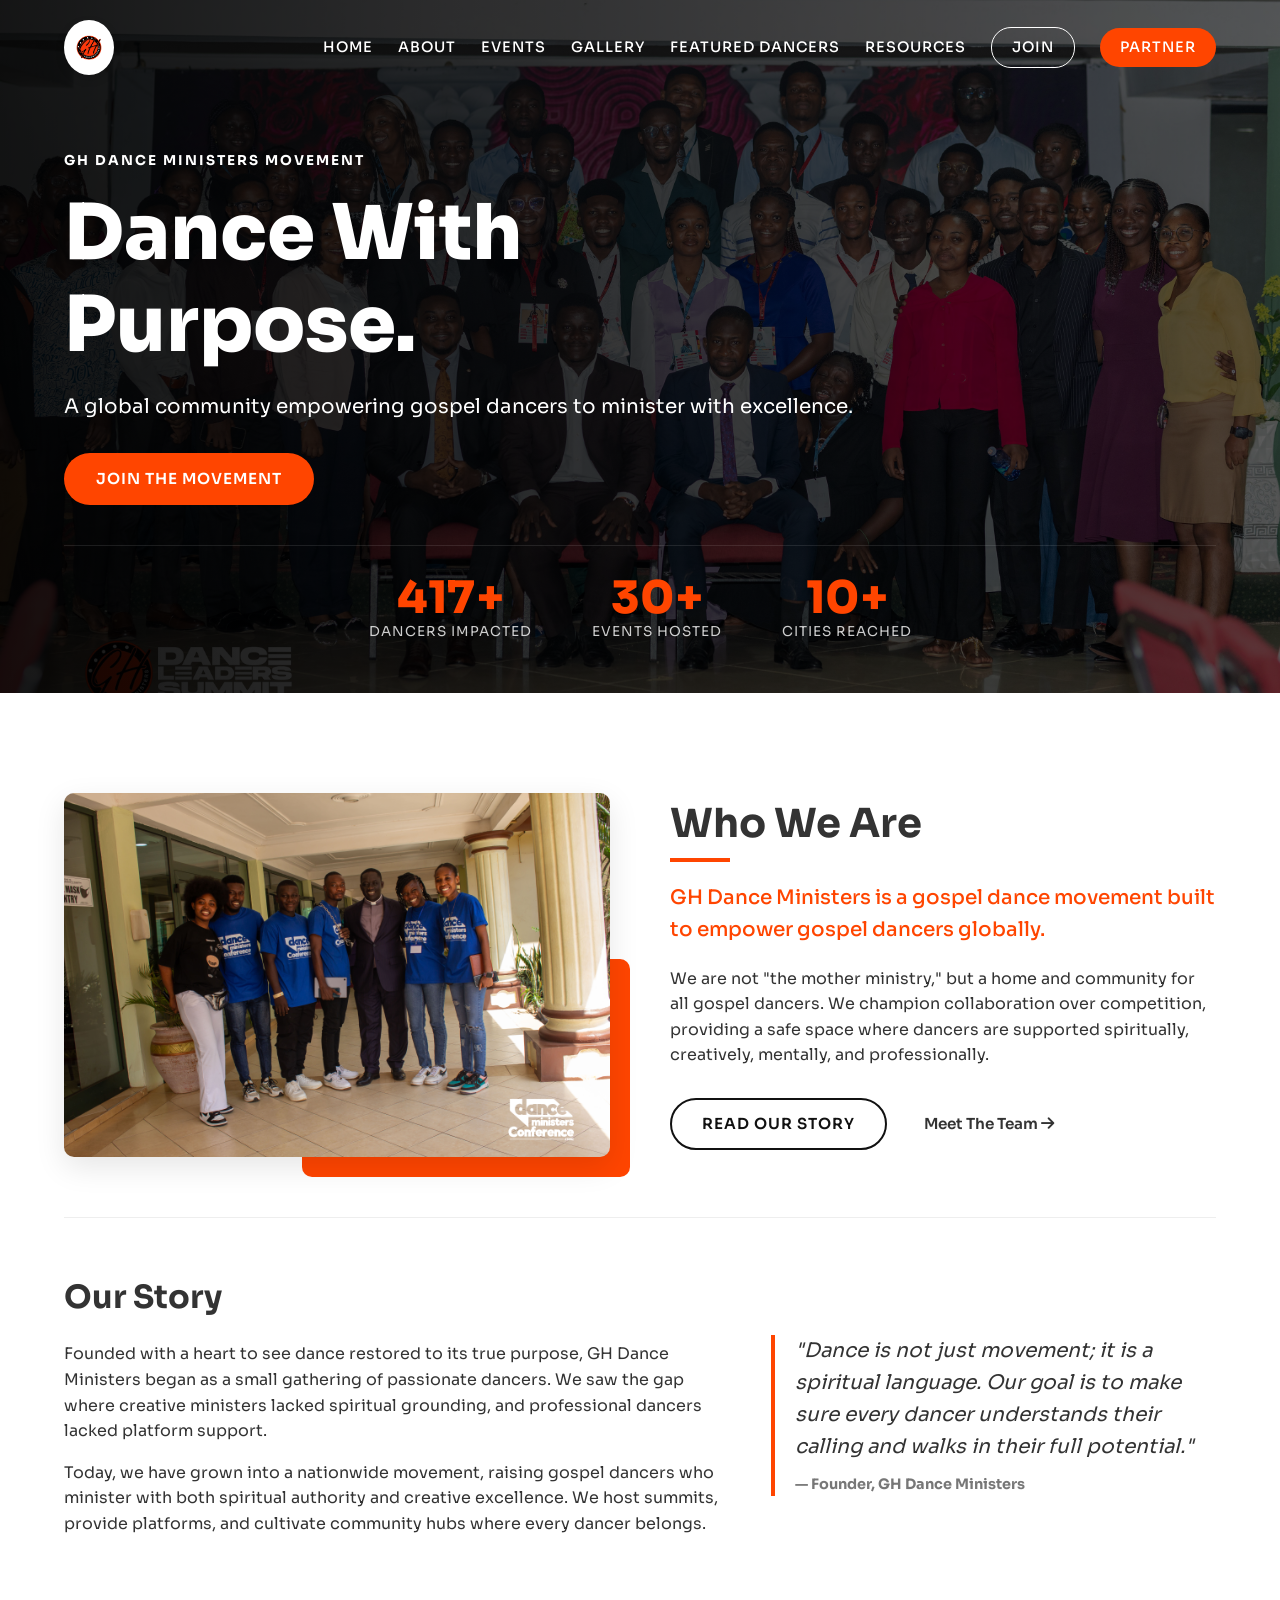
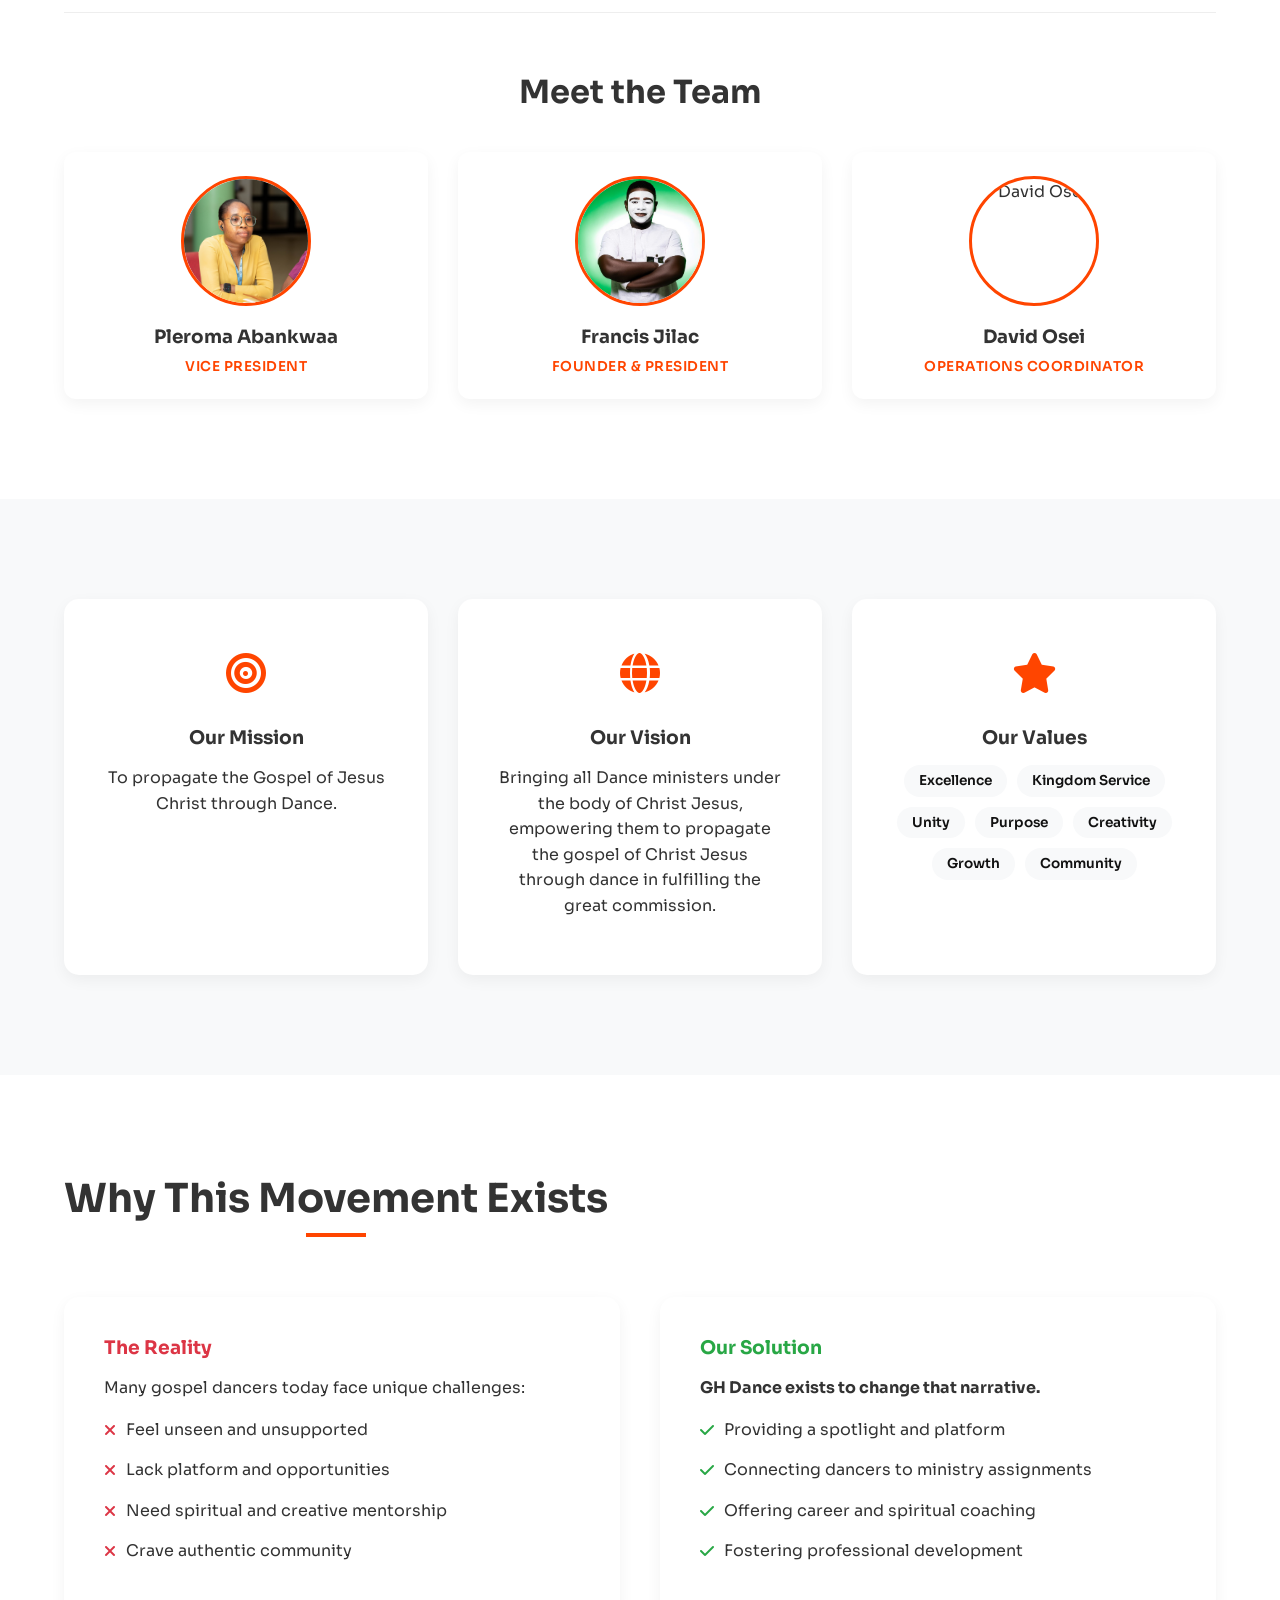
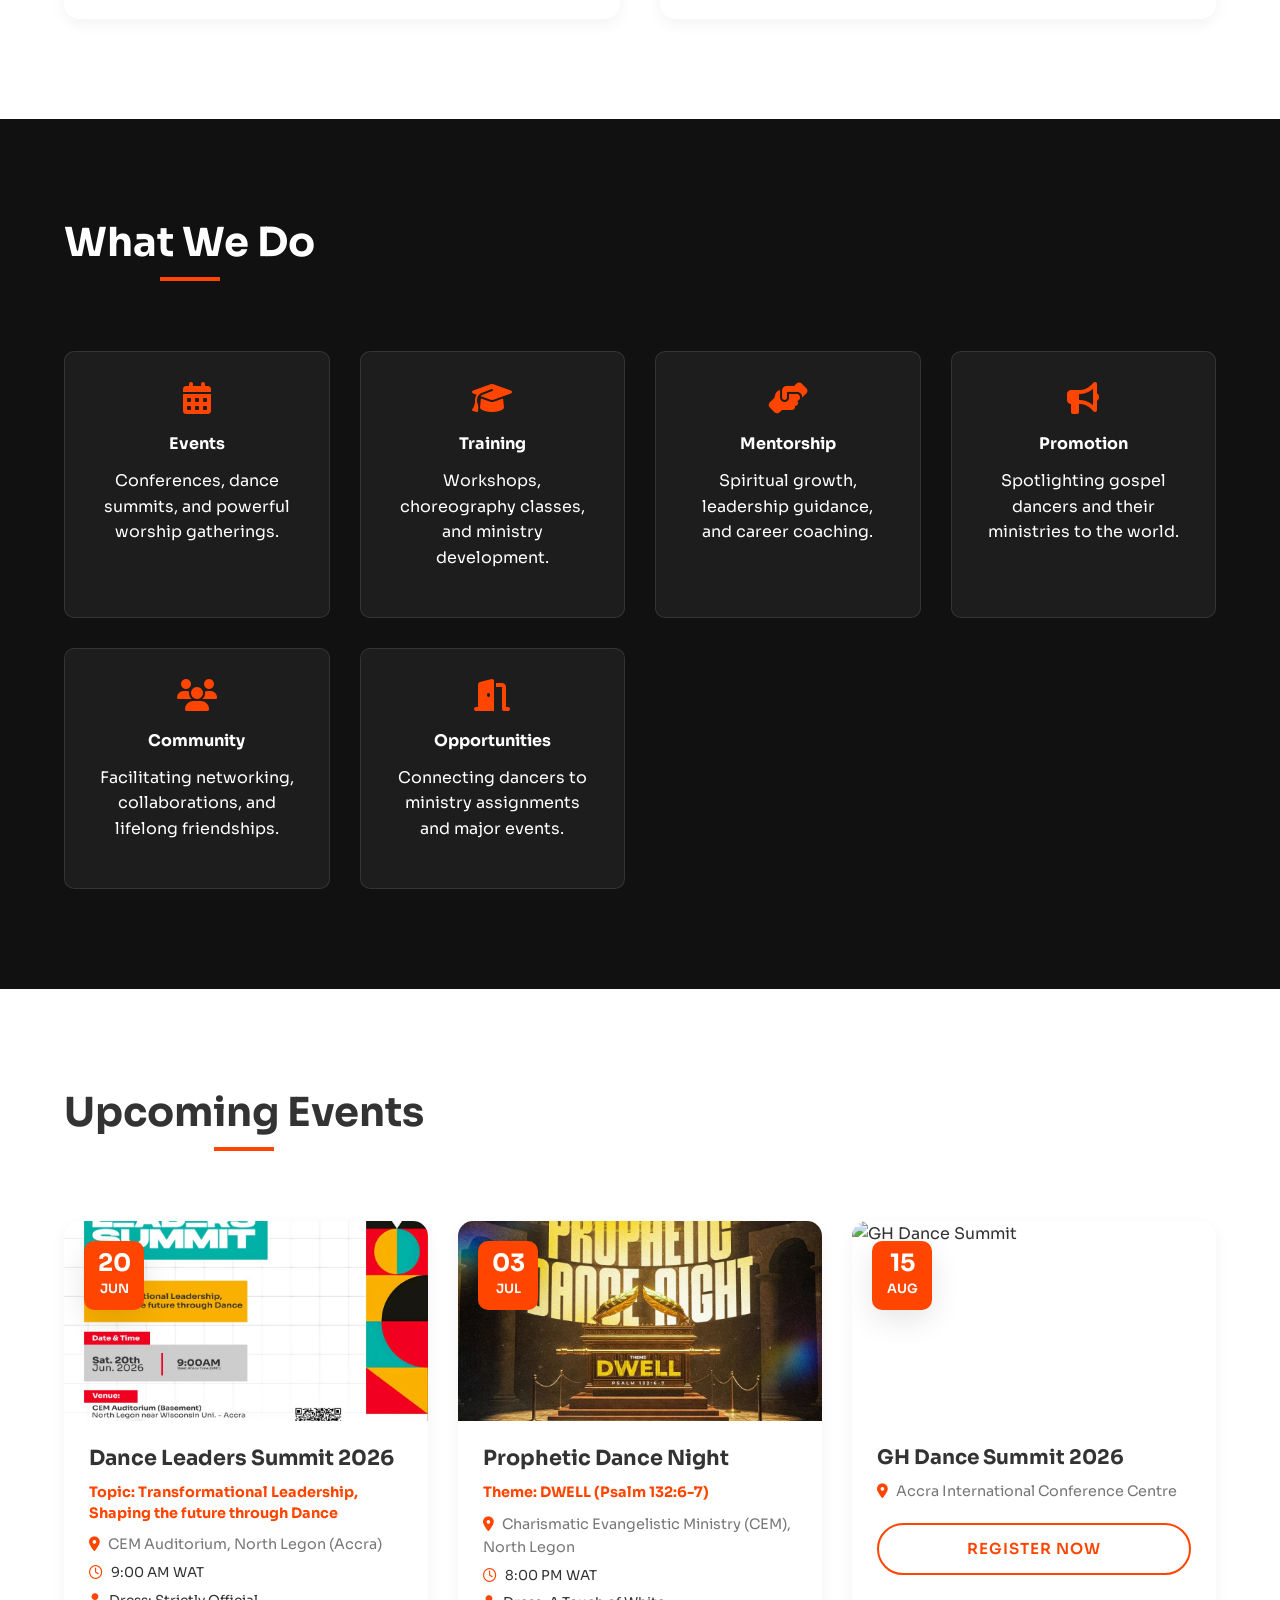
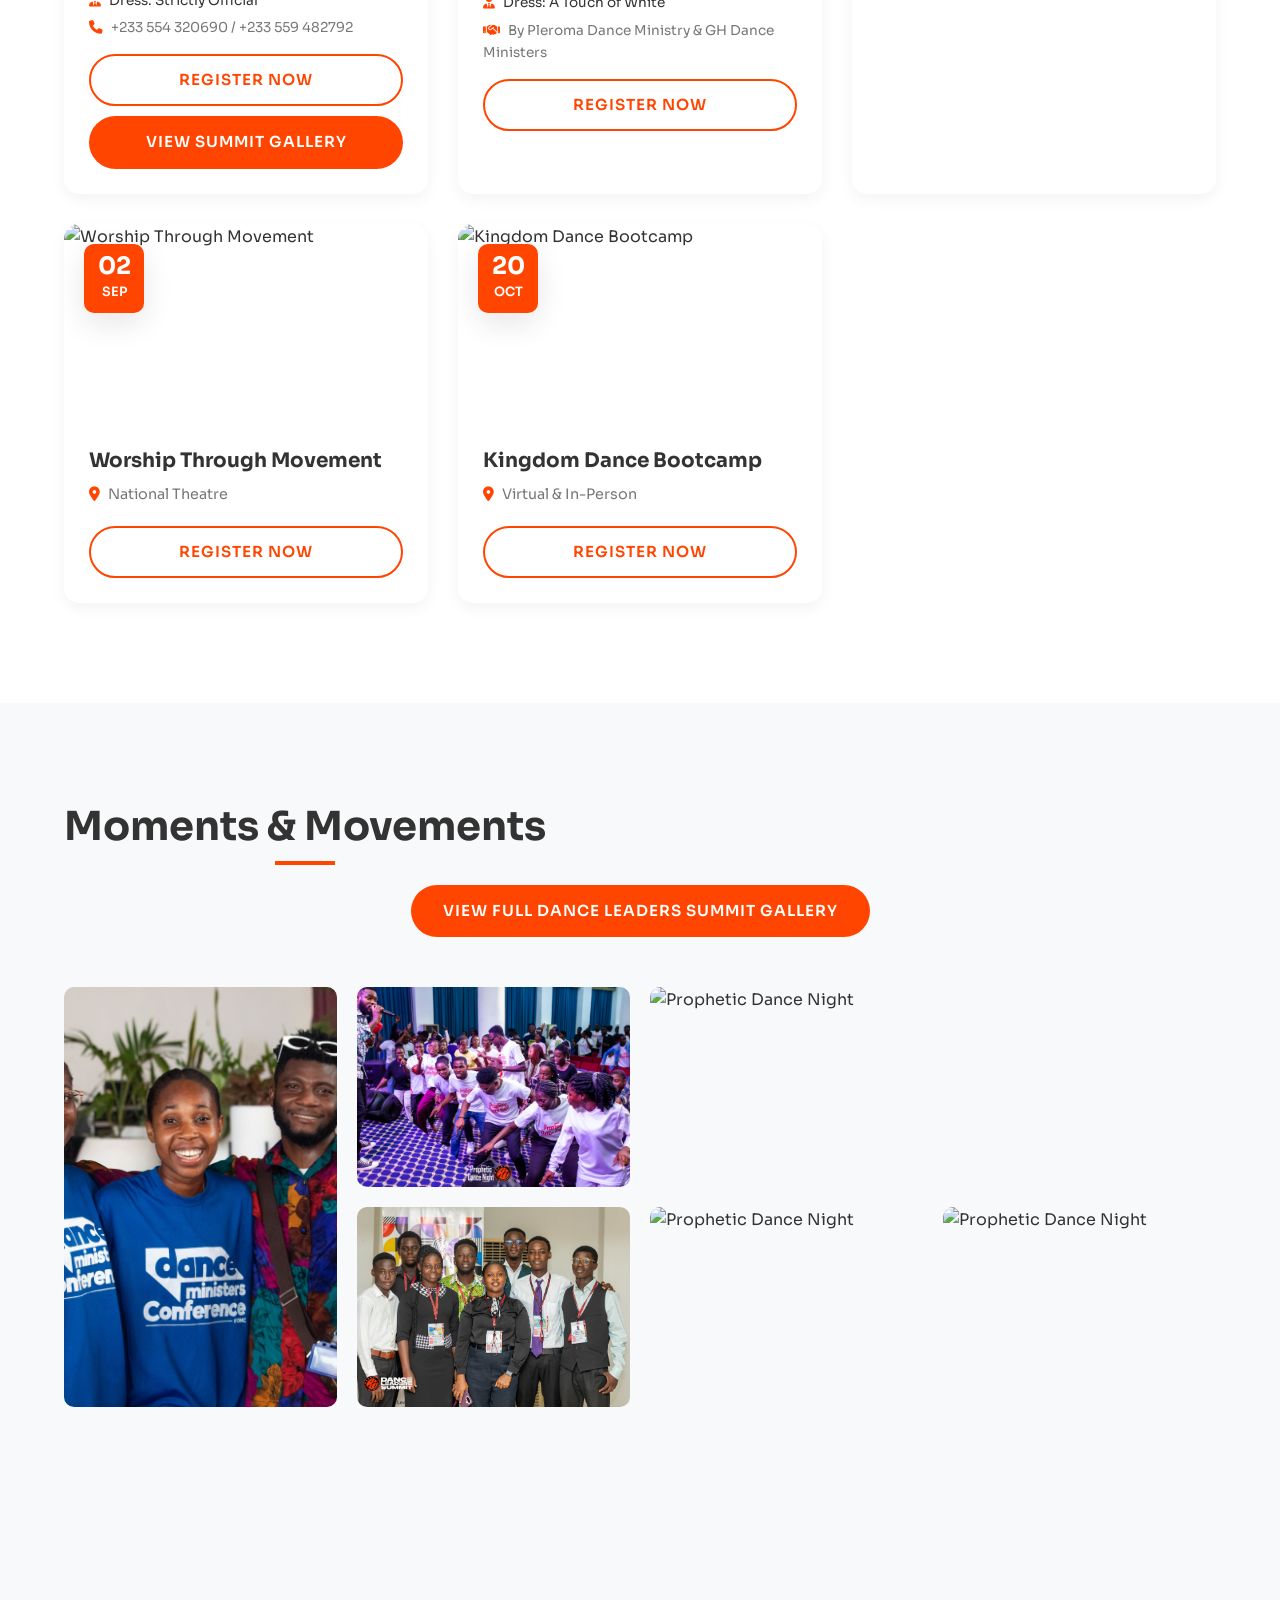
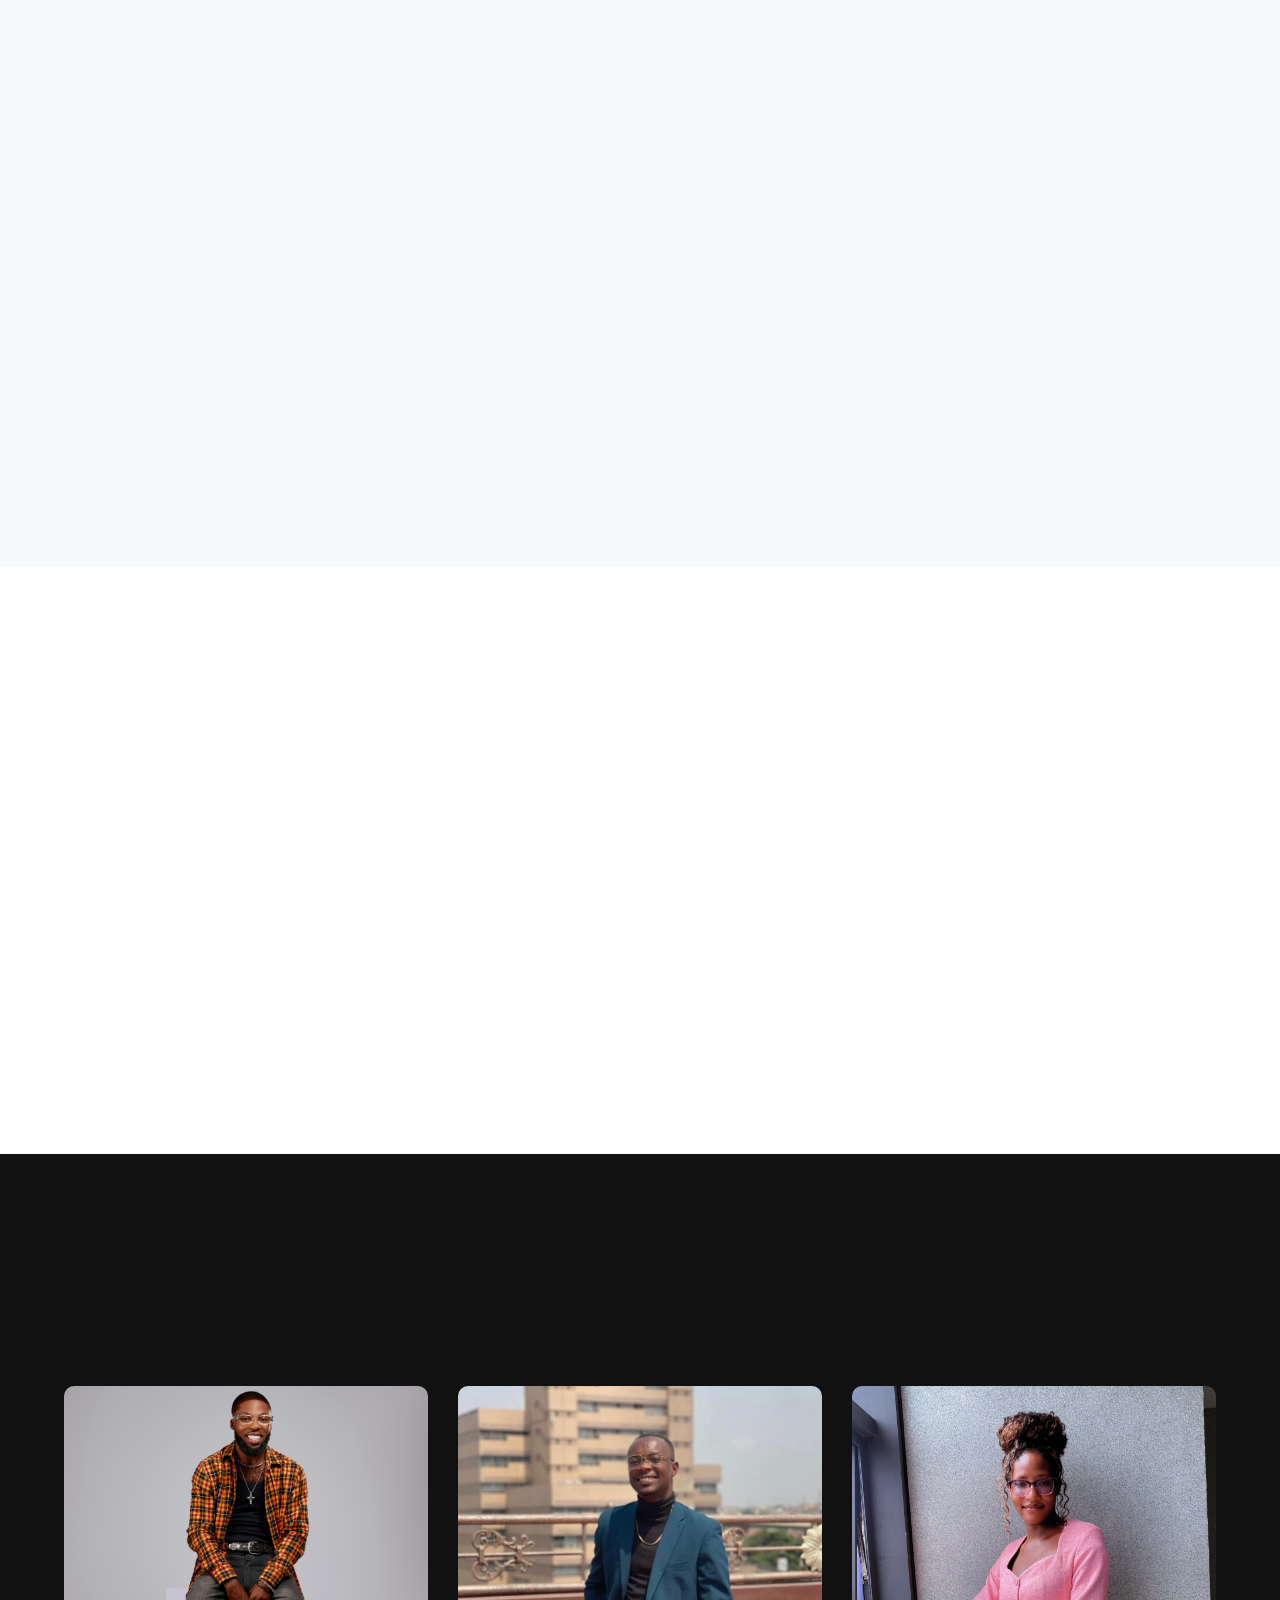
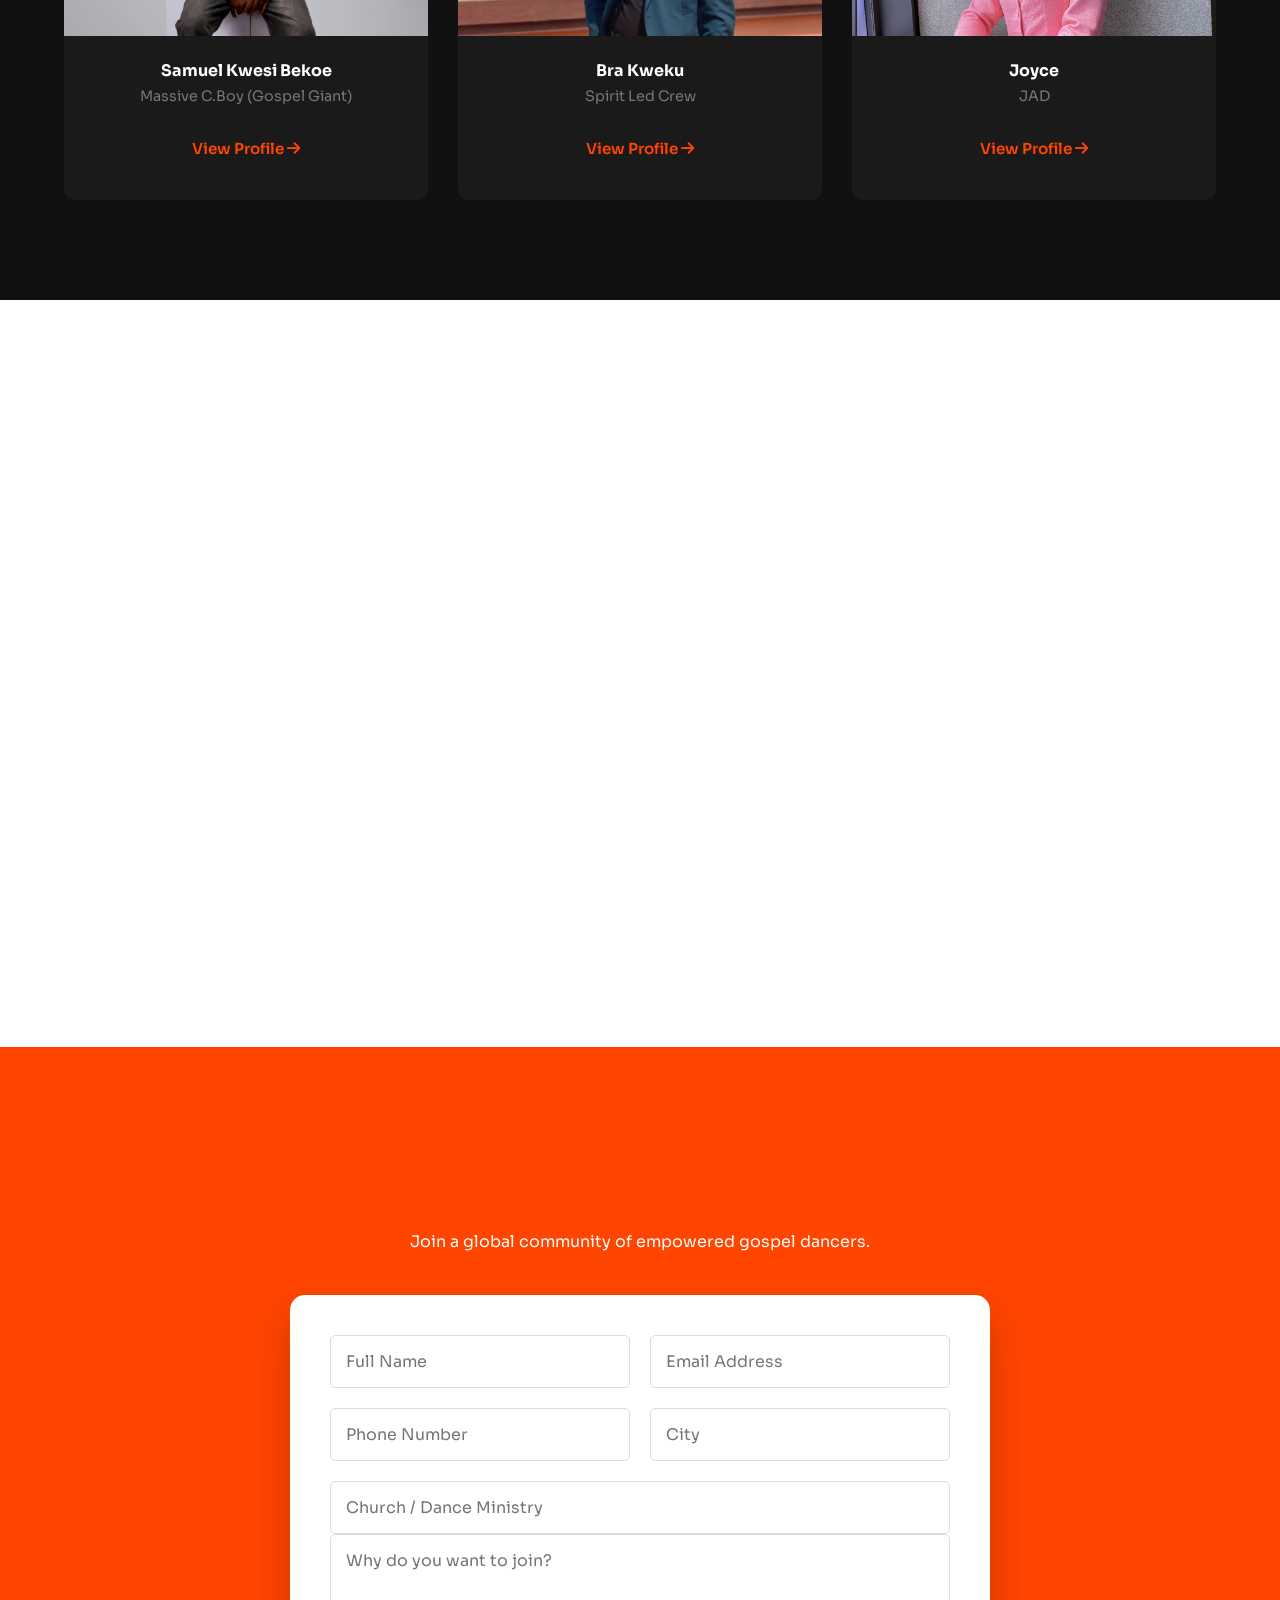
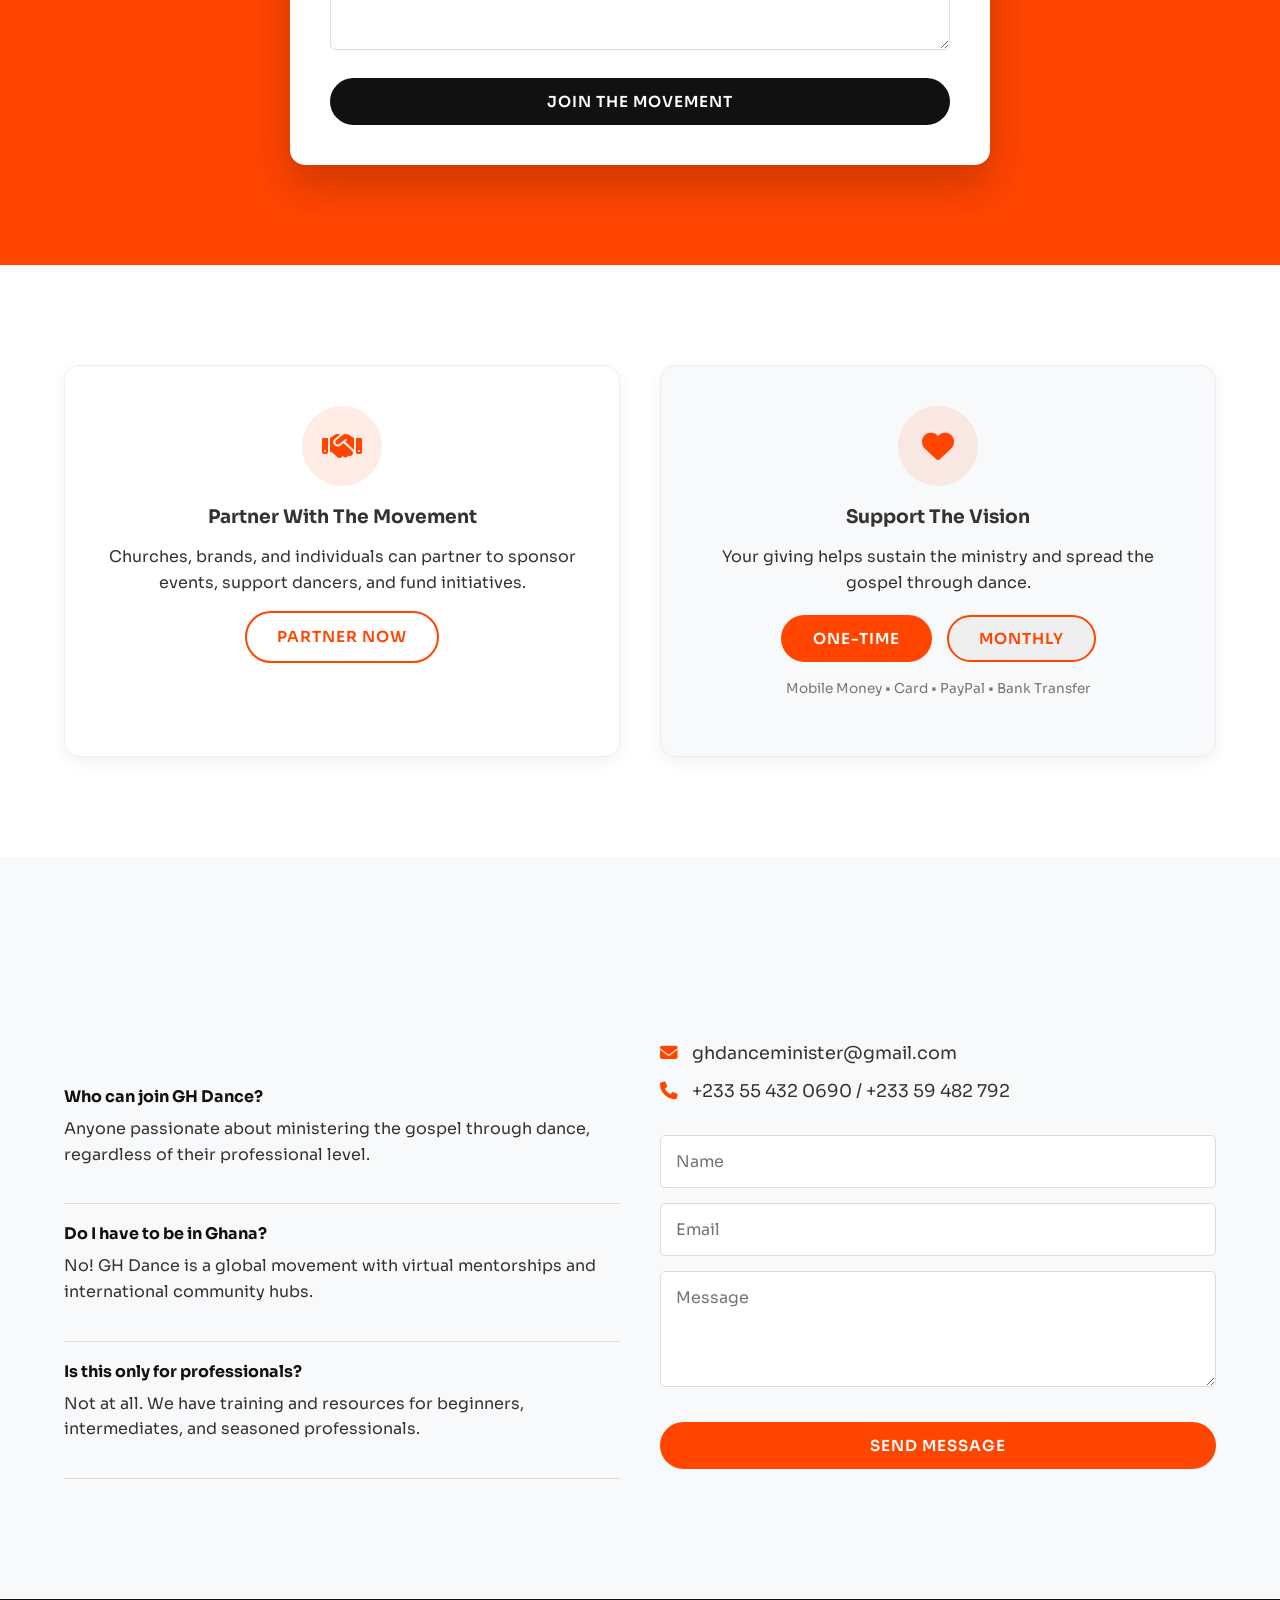
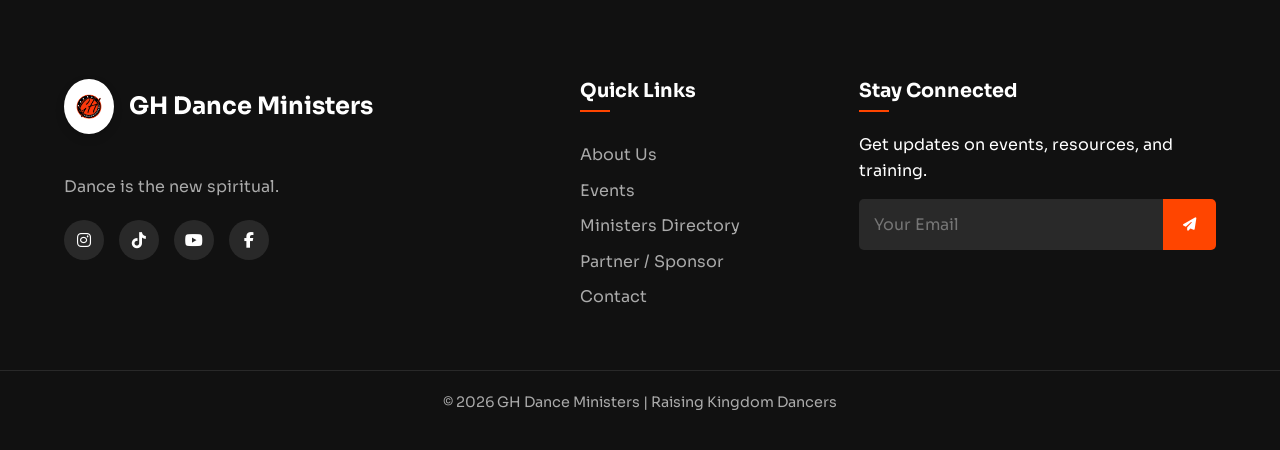
==== index.html @ f93c2a4b "Update Joy M to Joyce, ministry to JAD, and use joyce.jpg" ====
<!DOCTYPE html>
<html lang="en">
<head>
    <meta charset="UTF-8">
    <meta name="viewport" content="width=device-width, initial-scale=1.0">
    <title>GH Dance Ministers | Dance is the new spiritual</title>
    <meta name="description" content="GH Dance Ministers is a movement empowering gospel dancers through community, mentorship, events, ministry opportunities, and purpose discovery.">
    <!-- Google Fonts -->
    <link rel="preconnect" href="https://fonts.googleapis.com">
    <link rel="preconnect" href="https://fonts.gstatic.com" crossorigin>
    <link href="https://fonts.googleapis.com/css2?family=Sora:wght@300;400;500;600;700;800&display=swap" rel="stylesheet">
    <!-- Font Awesome for Icons -->
    <link rel="stylesheet" href="https://cdnjs.cloudflare.com/ajax/libs/font-awesome/6.4.0/css/all.min.css">
    <!-- Custom CSS -->
    <link rel="stylesheet" href="style.css">
</head>
<body>
    <!-- Sticky Navigation -->
    <header class="navbar" id="navbar">
        <div class="container nav-container">
            <a href="#" class="logo">
                <img src="logo.png" alt="GH Dance Ministers Logo">
            </a>
            <button class="mobile-menu-toggle" aria-label="Toggle navigation">
                <i class="fas fa-bars"></i>
            </button>
            <nav class="nav-links">
                <a href="#home">Home</a>
                <a href="#about">About</a>
                <a href="#events">Events</a>
                <a href="#gallery">Gallery</a>
                <a href="#featured">Featured Dancers</a>
                <a href="#resources">Resources</a>
                <a href="#join" class="btn-outline">Join</a>
                <a href="#partner" class="btn-solid">Partner</a>
            </nav>
        </div>
    </header>

    <main>
        <!-- 1. LANDING PAGE / HERO SECTION -->
        <section id="home" class="hero">
            <div class="hero-bg">
                <div class="hero-slider">
                    <img src="dance group summit.jpg" alt="Dance Group Summit" class="hero-image">
                    <img src="header-bg.jpg" alt="Hero Background" class="hero-image">
                    <img src="gh dance.jpg" alt="GH Dance" class="hero-image">
                    <img src="dance group summit.jpg" alt="Dance Group Summit Clone" class="hero-image">
                </div>
                <div class="hero-overlay"></div>
            </div>
            <div class="container">
                <div class="hero-content-new text-left">
                    <p class="hero-pretitle animate-up">GH DANCE MINISTERS MOVEMENT</p>
                    <h1 class="hero-title animate-up delay-1">Dance With Purpose.</h1>
                    <p class="hero-subtext animate-up delay-2">A global community empowering gospel dancers to minister with excellence.</p>
                    <div class="hero-buttons animate-up delay-3">
                        <a href="#join" class="btn btn-primary">Join The Movement</a>
                    </div>
                </div>
            </div>


            <div class="container">
                <div class="live-counter-new animate-up delay-4">
                    <div class="counter-item">
                        <div class="counter-num-wrap">
                            <span class="count" data-target="500">0</span><span class="plus">+</span>
                        </div>
                        <span class="count-label">Dancers Impacted</span>
                    </div>
                    <div class="counter-item">
                        <div class="counter-num-wrap">
                            <span class="count" data-target="30">0</span><span class="plus">+</span>
                        </div>
                        <span class="count-label">Events Hosted</span>
                    </div>
                    <div class="counter-item">
                        <div class="counter-num-wrap">
                            <span class="count" data-target="10">0</span><span class="plus">+</span>
                        </div>
                        <span class="count-label">Cities Reached</span>
                    </div>
                </div>
            </div>
        </section>

        <!-- 2. ABOUT GH DANCE -->
        <section id="about" class="about section-padding">
            <div class="container about-container">
                <div class="about-image-wrapper">
                    <img src="rev.jpg" alt="Founder" class="about-image">
                    <div class="image-accent"></div>
                </div>
                <div class="about-content">
                    <h2 class="section-title">Who We Are</h2>
                    <p class="lead-text">GH Dance Ministers is a gospel dance movement built to empower gospel dancers globally.</p>
                    <p>We are not "the mother ministry," but a home and community for all gospel dancers. We champion collaboration over competition, providing a safe space where dancers are supported spiritually, creatively, mentally, and professionally.</p>
                    <div class="about-buttons">
                        <a href="#story" class="btn btn-outline-dark">Read Our Story</a>
                        <a href="#team" class="btn btn-text">Meet The Team <i class="fas fa-arrow-right"></i></a>
                    </div>
                </div>
            </div>

            <!-- Our Story Section -->
            <div id="story" class="container story-container section-padding-top" style="margin-top: 60px; border-top: 1px solid #eee;">
                <div class="story-grid">
                    <div class="story-content">
                        <h3 class="sub-section-title">Our Story</h3>
                        <p>Founded with a heart to see dance restored to its true purpose, GH Dance Ministers began as a small gathering of passionate dancers. We saw the gap where creative ministers lacked spiritual grounding, and professional dancers lacked platform support.</p>
                        <p>Today, we have grown into a nationwide movement, raising gospel dancers who minister with both spiritual authority and creative excellence. We host summits, provide platforms, and cultivate community hubs where every dancer belongs.</p>
                    </div>
                    <div class="story-quote">
                        <blockquote class="founder-quote">
                            "Dance is not just movement; it is a spiritual language. Our goal is to make sure every dancer understands their calling and walks in their full potential."
                            <cite>— Founder, GH Dance Ministers</cite>
                        </blockquote>
                    </div>
                </div>
            </div>

            <!-- Meet the Team Section -->
            <div id="team" class="container team-container section-padding-top" style="margin-top: 60px; border-top: 1px solid #eee;">
                <h3 class="sub-section-title text-center">Meet the Team</h3>
                <div class="team-grid">
                    <div class="team-card">
                        <div class="team-img-wrap">
                            <img src="pdm.jpg" alt="Pleroma Abankwaa" class="team-img">
                        </div>
                        <h4>Pleroma Abankwaa</h4>
                        <span class="team-role">Vice President</span>
                    </div>
                    <div class="team-card">
                        <div class="team-img-wrap">
                            <img src="president.jpg" alt="Francis Jilac" class="team-img" style="object-position: center 10%;">
                        </div>
                        <h4>Francis Jilac</h4>
                        <span class="team-role">Founder & President</span>
                    </div>
                    <div class="team-card">
                        <div class="team-img-wrap">
                            <img src="https://images.unsplash.com/photo-1500648767791-00dcc994a43e?auto=format&fit=crop&q=80&w=400&h=400" alt="David Osei" class="team-img">
                        </div>
                        <h4>David Osei</h4>
                        <span class="team-role">Operations Coordinator</span>
                    </div>
                </div>
            </div>
        </section>

        <!-- 3. OUR MISSION / VISION / VALUES -->
        <section id="mission-vision" class="mvv bg-light section-padding">
            <div class="container">
                <div class="mvv-grid">
                    <div class="mvv-card">
                        <div class="card-icon"><i class="fas fa-bullseye"></i></div>
                        <h3>Our Mission</h3>
                        <p>To propagate the Gospel of Jesus Christ through Dance.</p>
                    </div>
                    <div class="mvv-card">
                        <div class="card-icon"><i class="fas fa-globe"></i></div>
                        <h3>Our Vision</h3>
                        <p>Bringing all Dance ministers under the body of Christ Jesus, empowering them to propagate the gospel of Christ Jesus through dance in fulfilling the great commission.</p>
                    </div>
                    <div class="mvv-card">
                        <div class="card-icon"><i class="fas fa-star"></i></div>
                        <h3>Our Values</h3>
                        <ul class="values-list">
                            <li>Excellence</li>
                            <li>Kingdom Service</li>
                            <li>Unity</li>
                            <li>Purpose</li>
                            <li>Creativity</li>
                            <li>Growth</li>
                            <li>Community</li>
                        </ul>
                    </div>
                </div>
            </div>
        </section>

        <!-- 4. WHY GH DANCE EXISTS -->
        <section id="why" class="why-exist section-padding">
            <div class="container">
                <h2 class="section-title text-center">Why This Movement Exists</h2>
                <div class="why-content">
                    <div class="why-problem">
                        <h3>The Reality</h3>
                        <p>Many gospel dancers today face unique challenges:</p>
                        <ul class="check-list error-list">
                            <li><i class="fas fa-times"></i> Feel unseen and unsupported</li>
                            <li><i class="fas fa-times"></i> Lack platform and opportunities</li>
                            <li><i class="fas fa-times"></i> Need spiritual and creative mentorship</li>
                            <li><i class="fas fa-times"></i> Crave authentic community</li>
                        </ul>
                    </div>
                    <div class="why-solution">
                        <h3>Our Solution</h3>
                        <p><strong>GH Dance exists to change that narrative.</strong></p>
                        <ul class="check-list success-list">
                            <li><i class="fas fa-check"></i> Providing a spotlight and platform</li>
                            <li><i class="fas fa-check"></i> Connecting dancers to ministry assignments</li>
                            <li><i class="fas fa-check"></i> Offering career and spiritual coaching</li>
                            <li><i class="fas fa-check"></i> Fostering professional development</li>
                        </ul>
                    </div>
                </div>
            </div>
        </section>

        <!-- 5. WHAT WE DO -->
        <section id="what-we-do" class="what-we-do bg-dark section-padding">
            <div class="container">
                <h2 class="section-title text-center text-white">What We Do</h2>
                <div class="services-grid">
                    <div class="service-card">
                        <i class="fas fa-calendar-alt"></i>
                        <h4>Events</h4>
                        <p>Conferences, dance summits, and powerful worship gatherings.</p>
                    </div>
                    <div class="service-card">
                        <i class="fas fa-graduation-cap"></i>
                        <h4>Training</h4>
                        <p>Workshops, choreography classes, and ministry development.</p>
                    </div>
                    <div class="service-card">
                        <i class="fas fa-hands-helping"></i>
                        <h4>Mentorship</h4>
                        <p>Spiritual growth, leadership guidance, and career coaching.</p>
                    </div>
                    <div class="service-card">
                        <i class="fas fa-bullhorn"></i>
                        <h4>Promotion</h4>
                        <p>Spotlighting gospel dancers and their ministries to the world.</p>
                    </div>
                    <div class="service-card">
                        <i class="fas fa-users"></i>
                        <h4>Community</h4>
                        <p>Facilitating networking, collaborations, and lifelong friendships.</p>
                    </div>
                    <div class="service-card">
                        <i class="fas fa-door-open"></i>
                        <h4>Opportunities</h4>
                        <p>Connecting dancers to ministry assignments and major events.</p>
                    </div>
                </div>
            </div>
        </section>

        <!-- 6. UPCOMING EVENTS -->
        <section id="events" class="events section-padding">
            <div class="container">
                <h2 class="section-title text-center">Upcoming Events</h2>
                <div class="events-grid">
                    <!-- Event: Dance Leaders Summit -->
                    <div class="event-card">
                        <div class="event-img">
                            <img src="dance_leaders_summit.jpg" alt="Dance Leaders Summit">
                            <div class="event-date">
                                <span class="day">20</span>
                                <span class="month">JUN</span>
                            </div>
                        </div>
                        <div class="event-info">
                            <h3 style="margin-bottom: 12px; font-size: 1.3rem;">Dance Leaders Summit 2026</h3>
                            <p style="font-size: 0.9rem; margin-bottom: 10px; color: var(--primary-color); font-weight: 700; line-height: 1.4;">Topic: Transformational Leadership, Shaping the future through Dance</p>
                            <p class="location" style="margin-bottom: 6px;"><i class="fas fa-map-marker-alt"></i> CEM Auditorium, North Legon (Accra)</p>
                            <p style="font-size: 0.85rem; margin-bottom: 6px; color: var(--text-dark);"><i class="far fa-clock" style="color: var(--primary-color); margin-right: 5px;"></i> 9:00 AM WAT</p>
                            <p style="font-size: 0.85rem; margin-bottom: 6px; color: var(--text-dark);"><i class="fas fa-user-tie" style="color: var(--primary-color); margin-right: 5px;"></i> Dress: Strictly Official</p>
                            <p style="font-size: 0.85rem; margin-bottom: 15px; color: var(--gray-medium);"><i class="fas fa-phone" style="color: var(--primary-color); margin-right: 5px;"></i> +233 554 320690 / +233 559 482792</p>
                            <a href="#" class="btn btn-outline-primary btn-full">Register Now</a>
                            <a href="https://ghdanceministers.pixieset.com/danceleaderssummit26/" target="_blank" class="btn btn-primary btn-full" style="margin-top: 10px;">View Summit Gallery</a>
                        </div>
                    </div>
                    <!-- Event: Prophetic Dance Night -->
                    <div class="event-card">
                        <div class="event-img">
                            <img src="prophetic_dance_night.jpg" alt="Prophetic Dance Night">
                            <div class="event-date">
                                <span class="day">03</span>
                                <span class="month">JUL</span>
                            </div>
                        </div>
                        <div class="event-info">
                            <h3 style="margin-bottom: 12px; font-size: 1.3rem;">Prophetic Dance Night</h3>
                            <p style="font-size: 0.9rem; margin-bottom: 10px; color: var(--primary-color); font-weight: 700; line-height: 1.4;">Theme: DWELL (Psalm 132:6-7)</p>
                            <p class="location" style="margin-bottom: 6px;"><i class="fas fa-map-marker-alt"></i> Charismatic Evangelistic Ministry (CEM), North Legon</p>
                            <p style="font-size: 0.85rem; margin-bottom: 6px; color: var(--text-dark);"><i class="far fa-clock" style="color: var(--primary-color); margin-right: 5px;"></i> 8:00 PM WAT</p>
                            <p style="font-size: 0.85rem; margin-bottom: 6px; color: var(--text-dark);"><i class="fas fa-user-tie" style="color: var(--primary-color); margin-right: 5px;"></i> Dress: A Touch of White</p>
                            <p style="font-size: 0.85rem; margin-bottom: 15px; color: var(--gray-medium);"><i class="fas fa-handshake" style="color: var(--primary-color); margin-right: 5px;"></i> By Pleroma Dance Ministry & GH Dance Ministers</p>
                            <a href="#" class="btn btn-outline-primary btn-full">Register Now</a>
                        </div>
                    </div>
                    <!-- Event 1 -->
                    <div class="event-card">
                        <div class="event-img">
                            <img src="https://images.unsplash.com/photo-1543807535-eceef0bc6599?auto=format&fit=crop&q=80&w=600" alt="GH Dance Summit">
                            <div class="event-date">
                                <span class="day">15</span>
                                <span class="month">AUG</span>
                            </div>
                        </div>
                        <div class="event-info">
                            <h3>GH Dance Summit 2026</h3>
                            <p class="location"><i class="fas fa-map-marker-alt"></i> Accra International Conference Centre</p>
                            <a href="#" class="btn btn-outline-primary btn-full">Register Now</a>
                        </div>
                    </div>
                    <!-- Event 2 -->
                    <div class="event-card">
                        <div class="event-img">
                            <img src="https://images.unsplash.com/photo-1514525253161-7a46d19cd819?auto=format&fit=crop&q=80&w=600" alt="Worship Through Movement">
                            <div class="event-date">
                                <span class="day">02</span>
                                <span class="month">SEP</span>
                            </div>
                        </div>
                        <div class="event-info">
                            <h3>Worship Through Movement</h3>
                            <p class="location"><i class="fas fa-map-marker-alt"></i> National Theatre</p>
                            <a href="#" class="btn btn-outline-primary btn-full">Register Now</a>
                        </div>
                    </div>
                    <!-- Event 3 -->
                    <div class="event-card">
                        <div class="event-img">
                            <img src="https://images.unsplash.com/photo-1504609813442-a8924e83f76e?auto=format&fit=crop&q=80&w=600" alt="Kingdom Dance Bootcamp">
                            <div class="event-date">
                                <span class="day">20</span>
                                <span class="month">OCT</span>
                            </div>
                        </div>
                        <div class="event-info">
                            <h3>Kingdom Dance Bootcamp</h3>
                            <p class="location"><i class="fas fa-map-marker-alt"></i> Virtual & In-Person</p>
                            <a href="#" class="btn btn-outline-primary btn-full">Register Now</a>
                        </div>
                    </div>
                </div>
            </div>
        </section>

        <!-- 7. GALLERY -->
        <section id="gallery" class="gallery bg-light section-padding">
            <div class="container">
                <h2 class="section-title text-center">Moments & Movements</h2>
                <div class="text-center" style="margin-bottom: 30px;">
                    <a href="https://ghdanceministers.pixieset.com/danceleaderssummit26/" target="_blank" class="btn btn-primary">View Full Dance Leaders Summit Gallery</a>
                </div>
                <div class="gallery-grid">
                    <div class="gallery-item row-span-2">
                        <img src="1.jpg" alt="Dance Ministers Conference" class="gallery-img">
                        <div class="gallery-caption">Dance Ministers Conference</div>
                    </div>
                    <div class="gallery-item">
                        <img src="2.jpeg" alt="Prophetic Dance Night" class="gallery-img">
                        <div class="gallery-caption">Prophetic Dance Night</div>
                    </div>
                    <div class="gallery-item col-span-2">
                        <img src="3.JPG" alt="Prophetic Dance Night" class="gallery-img">
                        <div class="gallery-caption">Prophetic Dance Night</div>
                    </div>
                    <div class="gallery-item">
                        <img src="11.jpg" alt="Dance Leaders Summit" class="gallery-img">
                        <div class="gallery-caption">Dance Leaders Summit</div>
                    </div>
                    <div class="gallery-item">
                        <img src="4.JPG" alt="Prophetic Dance Night" class="gallery-img">
                        <div class="gallery-caption">Prophetic Dance Night</div>
                    </div>
                    <div class="gallery-item row-span-2">
                        <img src="5.JPG" alt="Prophetic Dance Night" class="gallery-img" style="object-position: center 15%;">
                        <div class="gallery-caption">Prophetic Dance Night</div>
                    </div>
                    <div class="gallery-item col-span-2">
                        <img src="6.JPG" alt="Prophetic Dance Night" class="gallery-img" style="object-position: center 20%;">
                        <div class="gallery-caption">Prophetic Dance Night</div>
                    </div>
                    <div class="gallery-item">
                        <img src="7.JPG" alt="Prophetic Dance Night" class="gallery-img">
                        <div class="gallery-caption">Prophetic Dance Night</div>
                    </div>
                    <div class="gallery-item col-span-2">
                        <img src="8.jpg" alt="Dance Leaders Summit" class="gallery-img" style="object-position: center 20%;">
                        <div class="gallery-caption">Dance Leaders Summit</div>
                    </div>
                    <div class="gallery-item">
                        <img src="9.jpg" alt="Dance Leaders Summit" class="gallery-img">
                        <div class="gallery-caption">Dance Leaders Summit</div>
                    </div>
                    <div class="gallery-item row-span-2">
                        <img src="10.jpg" alt="Dance Leaders Summit" class="gallery-img">
                        <div class="gallery-caption">Dance Leaders Summit</div>
                    </div>
                </div>
            </div>
        </section>

        <!-- 8. TESTIMONIALS -->
        <section id="testimonials" class="testimonials section-padding">
            <div class="container">
                <h2 class="section-title text-center">Lives Impacted</h2>
                <div class="testimony-grid">
                    <div class="testimony-card">
                        <p class="quote">"GH Dance helped me discover that dance is a profound ministry. I no longer just dance; I minister."</p>
                        <div class="testifier">
                            <img src="https://randomuser.me/api/portraits/women/44.jpg" alt="Sarah">
                            <div>
                                <h4>Sarah O.</h4>
                                <span>Worship Leader</span>
                            </div>
                        </div>
                    </div>
                    <div class="testimony-card">
                        <p class="quote">"Through this community I found purpose. The mentorship programs completely transformed my approach to creative arts."</p>
                        <div class="testifier">
                            <img src="https://randomuser.me/api/portraits/men/32.jpg" alt="David">
                            <div>
                                <h4>David M.</h4>
                                <span>Choreographer</span>
                            </div>
                        </div>
                    </div>
                </div>
            </div>
        </section>

        <!-- 9. FEATURED DANCERS -->
        <section id="featured" class="featured bg-dark section-padding">
            <div class="container">
                <h2 class="section-title text-center text-white">Featured Ministers</h2>
                <div class="featured-grid">
                    <div class="featured-card">
                        <img src="cboi.JPG" alt="Massive C.Boy Profile" style="object-fit: cover; object-position: center 15%;">
                        <div class="featured-info">
                            <h4>Samuel Kwesi Bekoe</h4>
                            <p>Massive C.Boy (Gospel Giant)</p>
                            <a href="c-boy.html" class="btn btn-text text-primary">View Profile <i class="fas fa-arrow-right"></i></a>
                        </div>
                    </div>
                    <div class="featured-card">
                        <img src="brakweku.jpg" alt="Bra Kweku Profile" style="object-fit: cover; object-position: center 15%;">
                        <div class="featured-info">
                            <h4>Bra Kweku</h4>
                            <p>Spirit Led Crew</p>
                            <a href="#" class="btn btn-text text-primary">View Profile <i class="fas fa-arrow-right"></i></a>
                        </div>
                    </div>
                    <div class="featured-card">
                        <img src="joyce.jpg" alt="Joyce Profile" style="object-fit: cover; object-position: center 15%;">
                        <div class="featured-info">
                            <h4>Joyce</h4>
                            <p>JAD</p>
                            <a href="#" class="btn btn-text text-primary">View Profile <i class="fas fa-arrow-right"></i></a>
                        </div>
                    </div>
                </div>
            </div>
        </section>

        <!-- 10. BLOG & RESOURCES -->
        <section id="resources" class="blog section-padding">
            <div class="container">
                <h2 class="section-title text-center">Resources & Inspiration</h2>
                <div class="blog-grid">
                    <article class="blog-card">
                        <div class="blog-img">
                            <img src="spiritual-prep.jpg" alt="Open Bible for Spiritual Preparation">
                        </div>
                        <div class="blog-content">
                            <span class="category">Spiritual Growth</span>
                            <h3>How to Prepare Spiritually Before You Minister</h3>
                            <a href="prepare-spiritually-article.html" class="read-more">Read Article <i class="fas fa-long-arrow-alt-right"></i></a>
                        </div>
                    </article>
                    <article class="blog-card">
                        <div class="blog-img">
                            <img src="choreography.jpg" alt="Blog Post">
                        </div>
                        <div class="blog-content">
                            <span class="category">Choreography</span>
                            <h3>Translating the Word into Movement</h3>
                            <a href="choreography-article.html" class="read-more">Read Article <i class="fas fa-long-arrow-alt-right"></i></a>
                        </div>
                    </article>
                </div>
            </div>
        </section>

        <!-- 11. JOIN THE MOVEMENT -->
        <section id="join" class="join bg-primary section-padding">
            <div class="container">
                <div class="join-content">
                    <h2 class="section-title text-white">Become Part of GH Dance</h2>
                    <p class="text-white">Join a global community of empowered gospel dancers.</p>
                </div>
                <form class="join-form">
                    <div class="form-row">
                        <input type="text" placeholder="Full Name" required>
                        <input type="email" placeholder="Email Address" required>
                    </div>
                    <div class="form-row">
                        <input type="tel" placeholder="Phone Number">
                        <input type="text" placeholder="City">
                    </div>
                    <input type="text" placeholder="Church / Dance Ministry">
                    <textarea placeholder="Why do you want to join?" rows="4"></textarea>
                    <button type="submit" class="btn btn-dark btn-full">Join The Movement</button>
                </form>
            </div>
        </section>

        <!-- 13. PARTNER / SPONSOR & 14. DONATION -->
        <section id="partner" class="partner section-padding">
            <div class="container">
                <div class="partner-grid">
                    <div class="partner-card">
                        <div class="icon-wrap"><i class="fas fa-handshake"></i></div>
                        <h3>Partner With The Movement</h3>
                        <p>Churches, brands, and individuals can partner to sponsor events, support dancers, and fund initiatives.</p>
                        <a href="#" class="btn btn-outline-primary">Partner Now</a>
                    </div>
                    <div class="partner-card bg-light">
                        <div class="icon-wrap"><i class="fas fa-heart"></i></div>
                        <h3>Support The Vision</h3>
                        <p>Your giving helps sustain the ministry and spread the gospel through dance.</p>
                        <div class="donation-options">
                            <button class="btn btn-primary">One-time</button>
                            <button class="btn btn-outline-primary">Monthly</button>
                        </div>
                        <p class="small-text mt-3">Mobile Money • Card • PayPal • Bank Transfer</p>
                    </div>
                </div>
            </div>
        </section>

        <!-- 16. FAQ & 17. CONTACT -->
        <section id="contact" class="contact bg-light section-padding">
            <div class="container">
                <div class="contact-grid">
                    <div class="faq-section">
                        <h2 class="section-title">Frequently Asked Questions</h2>
                        <div class="faq-item">
                            <h4>Who can join GH Dance?</h4>
                            <p>Anyone passionate about ministering the gospel through dance, regardless of their professional level.</p>
                        </div>
                        <div class="faq-item">
                            <h4>Do I have to be in Ghana?</h4>
                            <p>No! GH Dance is a global movement with virtual mentorships and international community hubs.</p>
                        </div>
                        <div class="faq-item">
                            <h4>Is this only for professionals?</h4>
                            <p>Not at all. We have training and resources for beginners, intermediates, and seasoned professionals.</p>
                        </div>
                    </div>
                    <div class="contact-form-section">
                        <h2 class="section-title">Get In Touch</h2>
                        <div class="contact-info">
                            <p><i class="fas fa-envelope"></i> ghdanceminister@gmail.com</p>
                            <p><i class="fas fa-phone"></i> +233 55 432 0690 / +233 59 482 792</p>
                        </div>
                        <form class="contact-form">
                            <input type="text" placeholder="Name" required>
                            <input type="email" placeholder="Email" required>
                            <textarea placeholder="Message" rows="4" required></textarea>
                            <button type="submit" class="btn btn-primary">Send Message</button>
                        </form>
                    </div>
                </div>
            </div>
        </section>

    </main>

    <!-- 18. FOOTER -->
    <footer class="footer bg-dark text-white">
        <div class="container footer-grid">
            <div class="footer-brand">
                <a href="#" class="logo footer-logo-wrap">
                    <img src="logo.png" alt="GH Dance Ministers Logo" class="footer-logo">
                    <h3 class="logo-text">GH Dance Ministers</h3>
                </a>
                <p>Dance is the new spiritual.</p>
                <div class="social-icons">
                    <a href="https://www.instagram.com/gh_dance_ministers?igsh=bmE0NGdwYjk1eXpw" target="_blank"><i class="fab fa-instagram"></i></a>
                    <a href="https://www.tiktok.com/@ghdanceministers?_r=1&_t=ZS-97EvW3iETLR" target="_blank"><i class="fab fa-tiktok"></i></a>
                    <a href="https://youtube.com/@ghdanceministers?si=hdJ_KdpFNyZyTMxm" target="_blank"><i class="fab fa-youtube"></i></a>
                    <a href="https://www.facebook.com/share/1CAwUjZZeZ/" target="_blank"><i class="fab fa-facebook-f"></i></a>
                </div>
            </div>
            <div class="footer-links">
                <h4>Quick Links</h4>
                <a href="#about">About Us</a>
                <a href="#events">Events</a>
                <a href="#featured">Ministers Directory</a>
                <a href="#partner">Partner / Sponsor</a>
                <a href="#contact">Contact</a>
            </div>
            <div class="footer-newsletter">
                <h4>Stay Connected</h4>
                <p>Get updates on events, resources, and training.</p>
                <form class="newsletter-form">
                    <input type="email" placeholder="Your Email" required>
                    <button type="submit"><i class="fas fa-paper-plane"></i></button>
                </form>
            </div>
        </div>
        <div class="footer-bottom">
            <p>&copy; 2026 GH Dance Ministers | Raising Kingdom Dancers</p>
        </div>
    </footer>

    <!-- Scroll to Top Button -->
    <button class="scroll-to-top" id="scrollToTop" aria-label="Back to top">
        <i class="fas fa-chevron-up"></i>
    </button>

    <!-- Lightbox Modal -->
    <div id="imageLightbox" class="lightbox">
        <span class="lightbox-close">&times;</span>
        <img class="lightbox-content" id="lightboxImg">
    </div>

    <!-- Custom JS -->
    <script src="script.js"></script>
</body>
</html>

<!-- Trigger Vercel Build -->
---- style.css ----
/* ==========================================================================
   CSS Variables & Base Styles
   ========================================================================== */
:root {
    --primary-color: #FF4500; /* Vibrant Orange from Logo */
    --primary-dark: #cc3700;
    --primary-light: #ff7340;
    --dark-bg: #111111;
    --light-bg: #f8f9fa;
    --text-dark: #333333;
    --text-light: #ffffff;
    --gray-medium: #777777;
    
    --font-heading: 'Sora', sans-serif;
    --font-body: 'Sora', sans-serif;
    
    --transition-fast: 0.3s ease;
    --transition-slow: 0.5s cubic-bezier(0.25, 0.46, 0.45, 0.94);
    
    --shadow-sm: 0 5px 15px rgba(0,0,0,0.05);
    --shadow-md: 0 10px 30px rgba(0,0,0,0.1);
    --shadow-lg: 0 20px 40px rgba(0,0,0,0.2);
}

* {
    margin: 0;
    padding: 0;
    box-sizing: border-box;
}

html {
    scroll-behavior: smooth;
    font-size: 16px;
}

body {
    font-family: var(--font-body);
    color: var(--text-dark);
    line-height: 1.6;
    background-color: #ffffff;
    overflow-x: hidden;
}

h1, h2, h3, h4, h5, h6 {
    font-family: var(--font-heading);
    font-weight: 700;
    line-height: 1.2;
    margin-bottom: 1rem;
}

p {
    margin-bottom: 1rem;
}

a {
    text-decoration: none;
    color: inherit;
    transition: var(--transition-fast);
}

ul {
    list-style: none;
}

img {
    max-width: 100%;
    height: auto;
    display: block;
}

.container {
    width: 90%;
    max-width: 1200px;
    margin: 0 auto;
}

.section-padding {
    padding: 100px 0;
}

.text-center { text-align: center; }
.text-left { text-align: left; }
.text-white { color: var(--text-light); }
.text-primary { color: var(--primary-color); }
.bg-light { background-color: var(--light-bg); }
.bg-dark { background-color: var(--dark-bg); color: var(--text-light); }
.bg-primary { background-color: var(--primary-color); color: var(--text-light); }
.mt-3 { margin-top: 1rem; }

/* ==========================================================================
   Buttons
   ========================================================================== */
.btn {
    display: inline-block;
    padding: 12px 30px;
    font-family: var(--font-body);
    font-weight: 600;
    font-size: 0.95rem;
    text-transform: uppercase;
    letter-spacing: 1px;
    border-radius: 50px;
    cursor: pointer;
    border: 2px solid transparent;
    transition: var(--transition-fast);
}

.btn-primary {
    background-color: var(--primary-color);
    color: var(--text-light);
}

.btn-primary:hover {
    background-color: var(--primary-dark);
    transform: translateY(-3px);
    box-shadow: 0 10px 20px rgba(255, 69, 0, 0.3);
}

.btn-secondary {
    background-color: var(--dark-bg);
    color: var(--text-light);
}

.btn-secondary:hover {
    background-color: #000;
    transform: translateY(-3px);
    box-shadow: 0 10px 20px rgba(0,0,0,0.2);
}

.btn-outline-light {
    border-color: var(--text-light);
    color: var(--text-light);
}

.btn-outline-light:hover {
    background-color: var(--text-light);
    color: var(--dark-bg);
}

.btn-outline-dark {
    border-color: var(--dark-bg);
    color: var(--dark-bg);
}

.btn-outline-dark:hover {
    background-color: var(--dark-bg);
    color: var(--text-light);
}

.btn-outline-primary {
    border-color: var(--primary-color);
    color: var(--primary-color);
}

.btn-outline-primary:hover {
    background-color: var(--primary-color);
    color: var(--text-light);
}

.btn-dark {
    background-color: var(--dark-bg);
    color: var(--text-light);
}

.btn-dark:hover {
    background-color: #000;
    box-shadow: 0 10px 20px rgba(0,0,0,0.3);
}

.btn-text {
    padding: 12px 15px;
    text-transform: none;
    letter-spacing: normal;
    font-weight: 600;
}

.btn-text:hover {
    color: var(--primary-color);
}

.btn-full {
    display: block;
    width: 100%;
    text-align: center;
}

/* ==========================================================================
   Navigation
   ========================================================================== */
.navbar {
    position: fixed;
    top: 0;
    left: 0;
    width: 100%;
    z-index: 1000;
    padding: 20px 0;
    transition: var(--transition-fast);
}

.navbar.scrolled {
    background-color: rgba(255, 255, 255, 0.95);
    backdrop-filter: blur(10px);
    padding: 15px 0;
    box-shadow: var(--shadow-sm);
}

.nav-container {
    display: flex;
    justify-content: space-between;
    align-items: center;
}

.logo {
    display: flex;
    align-items: center;
    gap: 10px;
    z-index: 1001;
}

.logo img {
    height: 55px;
    border-radius: 50%;
    transition: transform var(--transition-fast);
    box-shadow: 0 4px 10px rgba(0,0,0,0.15);
    background-color: #ffffff;
}

.logo img:hover {
    transform: scale(1.05);
}

.logo-circle {
    width: 40px;
    height: 40px;
    background-color: var(--primary-color);
    color: white;
    border-radius: 50%;
    display: flex;
    justify-content: center;
    align-items: center;
    font-family: var(--font-heading);
    font-weight: bold;
    font-size: 1.2rem;
}

.logo-text {
    font-family: var(--font-heading);
    font-size: 1.5rem;
    font-weight: 700;
    color: var(--text-light);
    transition: var(--transition-fast);
}

.navbar.scrolled .logo-text {
    color: var(--dark-bg);
}

.nav-links {
    display: flex;
    align-items: center;
    gap: 25px;
}

.nav-links a {
    color: var(--text-light);
    font-weight: 500;
    font-size: 0.9rem;
    text-transform: uppercase;
    letter-spacing: 1px;
    position: relative;
}

.navbar.scrolled .nav-links a {
    color: var(--text-dark);
}

.nav-links a:not(.btn-outline):not(.btn-solid)::after {
    content: '';
    position: absolute;
    bottom: -5px;
    left: 0;
    width: 0;
    height: 2px;
    background-color: var(--primary-color);
    transition: var(--transition-fast);
}

.nav-links a:not(.btn-outline):not(.btn-solid):hover::after {
    width: 100%;
}

.nav-links .btn-outline {
    border: 1px solid var(--text-light);
    padding: 8px 20px;
    border-radius: 20px;
}

.navbar.scrolled .nav-links .btn-outline {
    border-color: var(--dark-bg);
}

.nav-links .btn-solid {
    background-color: var(--primary-color);
    color: white !important;
    padding: 8px 20px;
    border-radius: 20px;
}

.nav-links .btn-solid:hover {
    background-color: var(--primary-dark);
}

.mobile-menu-toggle {
    display: none;
    background: none;
    border: none;
    color: var(--text-light);
    font-size: 1.5rem;
    cursor: pointer;
    z-index: 1001;
}

.navbar.scrolled .mobile-menu-toggle {
    color: var(--dark-bg);
}

/* ==========================================================================
   Hero Section & 3D Carousel
   ========================================================================== */
.hero {
    position: relative;
    padding-top: 150px;
    padding-bottom: 50px;
    overflow: hidden;
    display: flex;
    flex-direction: column;
    align-items: center;
}

.hero-bg {
    position: absolute;
    top: 0;
    left: 0;
    width: 100%;
    height: 100%;
    z-index: -1;
    overflow: hidden;
}

.hero-slider {
    display: flex;
    width: 400%;
    height: 100%;
    animation: slideShowContinuous 15s infinite;
}

@keyframes slideShowContinuous {
    0%, 25% { transform: translateX(0%); animation-timing-function: cubic-bezier(0.1, 0.9, 0.2, 1); }
    33.33%, 58.33% { transform: translateX(-25%); animation-timing-function: cubic-bezier(0.1, 0.9, 0.2, 1); }
    66.66%, 91.66% { transform: translateX(-50%); animation-timing-function: cubic-bezier(0.1, 0.9, 0.2, 1); }
    100% { transform: translateX(-75%); }
}

.hero-image {
    width: 25%;
    height: 100%;
    object-fit: cover;
    filter: brightness(0.6);
    animation: subtleZoom 15s linear infinite alternate;
}

@keyframes subtleZoom {
    0% { transform: scale(1); }
    100% { transform: scale(1.1); }
}

.hero-overlay {
    position: absolute;
    top: 0;
    left: 0;
    width: 100%;
    height: 100%;
    background: linear-gradient(to right, rgba(0,0,0,0.85) 0%, rgba(0,0,0,0.4) 100%);
}

.hero-pretitle {
    font-size: 0.85rem;
    font-weight: 700;
    letter-spacing: 2px;
    text-transform: uppercase;
    color: var(--text-light);
    margin-bottom: 15px;
    opacity: 0.8;
}

.hero-content-new {
    max-width: 800px;
    margin-bottom: 20px;
}

.hero-title {
    font-size: clamp(3rem, 6vw, 5rem);
    font-family: 'Sora', sans-serif;
    font-weight: 800;
    margin-bottom: 20px;
    color: var(--text-light);
}

.hero-subtext {
    font-size: 1.25rem;
    margin-bottom: 30px;
    opacity: 0.9;
    color: var(--text-light);
}

.hero-buttons {
    display: flex;
    justify-content: flex-start;
    gap: 15px;
    margin-bottom: 40px;
}

.scene {
    width: 100vw;
    height: 350px;
    perspective: 1200px;
    display: flex;
    justify-content: center;
    align-items: center;
    margin: 30px 0 60px;
}

.carousel {
    width: 250px;
    height: 350px;
    position: relative;
    transform-style: preserve-3d;
    animation: spin 30s infinite linear;
}

.carousel__cell {
    position: absolute;
    width: 250px;
    height: 350px;
    left: 0;
    top: 0;
    border-radius: 15px;
    overflow: hidden;
    box-shadow: 0 15px 35px rgba(0,0,0,0.4);
    transform: rotateY(calc(var(--i) * 45deg)) translateZ(400px);
    transition: transform 0.5s;
}

.carousel__cell img {
    width: 100%;
    height: 100%;
    object-fit: cover;
}

@keyframes spin {
    from { transform: translateZ(-400px) rotateY(0deg); }
    to { transform: translateZ(-400px) rotateY(-360deg); }
}

.live-counter-new {
    display: flex;
    justify-content: center;
    gap: 60px;
    padding-top: 30px;
    border-top: 1px solid rgba(255,255,255,0.1);
}

.counter-item {
    display: flex;
    flex-direction: column;
    align-items: center;
    text-align: center;
}

.counter-num-wrap {
    display: flex;
    align-items: baseline;
    justify-content: center;
    gap: 0;
}

.counter-item .count, .counter-item .plus {
    font-family: var(--font-heading);
    font-size: 2.8rem;
    font-weight: 800;
    color: var(--primary-color);
    line-height: 1;
}

.counter-item .plus {
    margin-left: 2px;
}

.counter-item .count-label {
    font-size: 0.85rem;
    text-transform: uppercase;
    letter-spacing: 1px;
    opacity: 0.8;
    color: var(--text-light);
}

/* Animations */
.animate-up {
    opacity: 0;
    transform: translateY(40px);
    animation: fadeUp 1.2s cubic-bezier(0.2, 0.8, 0.2, 1) forwards;
}

.scroll-fade {
    opacity: 0;
    transform: translateY(40px);
    transition: opacity 1s cubic-bezier(0.2, 0.8, 0.2, 1), transform 1s cubic-bezier(0.2, 0.8, 0.2, 1);
}

.scroll-fade.show {
    opacity: 1;
    transform: translateY(0);
}

.delay-1 { animation-delay: 0.2s; }
.delay-2 { animation-delay: 0.4s; }
.delay-3 { animation-delay: 0.6s; }

@keyframes fadeUp {
    to {
        opacity: 1;
        transform: translateY(0);
    }
}

/* ==========================================================================
   About Section
   ========================================================================== */
.about-container {
    display: grid;
    grid-template-columns: 1fr 1fr;
    gap: 60px;
    align-items: center;
}

.about-image-wrapper {
    position: relative;
}

.about-image {
    border-radius: 10px;
    box-shadow: var(--shadow-md);
    position: relative;
    z-index: 2;
}

.image-accent {
    position: absolute;
    bottom: -20px;
    right: -20px;
    width: 60%;
    height: 60%;
    background-color: var(--primary-color);
    border-radius: 10px;
    z-index: 1;
}

.section-title {
    font-size: 2.5rem;
    margin-bottom: 20px;
    position: relative;
    display: inline-block;
}

.section-title::after {
    content: '';
    display: block;
    width: 60px;
    height: 4px;
    background-color: var(--primary-color);
    margin-top: 10px;
}

.text-center.section-title::after {
    margin: 10px auto 0;
}

.lead-text {
    font-size: 1.25rem;
    font-weight: 500;
    color: var(--primary-color);
    margin-bottom: 20px;
}

.about-buttons {
    margin-top: 30px;
    display: flex;
    gap: 20px;
    align-items: center;
}

/* ==========================================================================
   Mission / Vision / Values
   ========================================================================== */
.mvv-grid {
    display: grid;
    grid-template-columns: repeat(auto-fit, minmax(300px, 1fr));
    gap: 30px;
}

.mvv-card {
    background: white;
    padding: 40px;
    border-radius: 15px;
    box-shadow: var(--shadow-sm);
    transition: var(--transition-fast);
    text-align: center;
    border-top: 4px solid transparent;
}

.mvv-card:hover {
    transform: translateY(-10px);
    box-shadow: var(--shadow-lg);
    border-top-color: var(--primary-color);
}

.card-icon {
    font-size: 2.5rem;
    color: var(--primary-color);
    margin-bottom: 20px;
}

.values-list {
    display: flex;
    flex-wrap: wrap;
    justify-content: center;
    gap: 10px;
    margin-top: 15px;
}

.values-list li {
    background-color: var(--light-bg);
    padding: 5px 15px;
    border-radius: 20px;
    font-size: 0.85rem;
    font-weight: 600;
    color: var(--dark-bg);
}

/* ==========================================================================
   Why We Exist
   ========================================================================== */
.why-content {
    display: grid;
    grid-template-columns: 1fr 1fr;
    gap: 40px;
    margin-top: 40px;
}

.why-problem, .why-solution {
    background: white;
    padding: 40px;
    border-radius: 15px;
    box-shadow: var(--shadow-sm);
}

.why-problem h3 { color: #dc3545; }
.why-solution h3 { color: #28a745; }

.check-list li {
    margin-bottom: 15px;
    display: flex;
    align-items: flex-start;
    gap: 10px;
}

.error-list i { color: #dc3545; margin-top: 5px; }
.success-list i { color: #28a745; margin-top: 5px; }

/* ==========================================================================
   What We Do
   ========================================================================== */
.services-grid {
    display: grid;
    grid-template-columns: repeat(auto-fit, minmax(250px, 1fr));
    gap: 30px;
    margin-top: 50px;
}

.service-card {
    background-color: rgba(255,255,255,0.05);
    padding: 30px;
    border-radius: 10px;
    text-align: center;
    transition: var(--transition-fast);
    border: 1px solid rgba(255,255,255,0.1);
}

.service-card:hover {
    background-color: rgba(255,255,255,0.1);
    transform: translateY(-5px);
}

.service-card i {
    font-size: 2rem;
    color: var(--primary-color);
    margin-bottom: 20px;
}

.service-card h4 {
    margin-bottom: 15px;
    color: var(--text-light);
}

/* ==========================================================================
   Events
   ========================================================================== */
.events-grid {
    display: grid;
    grid-template-columns: repeat(auto-fit, minmax(300px, 1fr));
    gap: 30px;
    margin-top: 50px;
}

.event-card {
    background: white;
    border-radius: 15px;
    overflow: hidden;
    box-shadow: var(--shadow-sm);
    transition: var(--transition-fast);
}

.event-card:hover {
    box-shadow: var(--shadow-lg);
}

.event-img {
    position: relative;
    height: 200px;
}

.event-img img {
    width: 100%;
    height: 100%;
    object-fit: cover;
}

.event-date {
    position: absolute;
    top: 20px;
    left: 20px;
    background: var(--primary-color);
    color: white;
    padding: 10px;
    border-radius: 10px;
    text-align: center;
    min-width: 60px;
    box-shadow: var(--shadow-md);
}

.event-date .day {
    display: block;
    font-size: 1.5rem;
    font-weight: 700;
    line-height: 1;
}

.event-date .month {
    font-size: 0.8rem;
    text-transform: uppercase;
    font-weight: 600;
}

.event-info {
    padding: 25px;
}

.event-info h3 {
    font-size: 1.25rem;
    margin-bottom: 10px;
}

.location {
    color: var(--gray-medium);
    font-size: 0.9rem;
    margin-bottom: 20px;
}

.location i {
    color: var(--primary-color);
    margin-right: 5px;
}

/* ==========================================================================
   Gallery
   ========================================================================== */
.gallery-grid {
    display: grid;
    grid-template-columns: repeat(auto-fill, minmax(250px, 1fr));
    grid-auto-rows: 200px;
    grid-auto-flow: dense;
    gap: 20px;
    margin-top: 50px;
}

.gallery-img {
    width: 100%;
    height: 100%;
    object-fit: cover;
    transition: var(--transition-fast);
    cursor: pointer;
}

.gallery-item {
    position: relative;
    border-radius: 10px;
    overflow: hidden;
    cursor: pointer;
}

.gallery-item:hover .gallery-img {
    transform: scale(1.05);
}

.gallery-caption {
    position: absolute;
    bottom: 0;
    left: 0;
    right: 0;
    background: linear-gradient(to top, rgba(0,0,0,0.8), transparent);
    color: white;
    padding: 20px 15px 10px;
    font-size: 0.9rem;
    font-weight: 600;
    transform: translateY(100%);
    transition: transform 0.3s ease;
}

.gallery-item:hover .gallery-caption {
    transform: translateY(0);
}


.row-span-2 { grid-row: span 2; }
.col-span-2 { grid-column: span 2; }

@media (max-width: 768px) {
    .row-span-2, .col-span-2 {
        grid-row: span 1;
        grid-column: span 1;
    }
}

/* ==========================================================================
   Testimonials
   ========================================================================== */
.testimony-grid {
    display: grid;
    grid-template-columns: repeat(auto-fit, minmax(350px, 1fr));
    gap: 40px;
    margin-top: 50px;
}

.testimony-card {
    background: white;
    padding: 40px;
    border-radius: 15px;
    box-shadow: var(--shadow-md);
    position: relative;
}

.testimony-card::before {
    content: '\201C';
    font-family: var(--font-heading);
    font-size: 6rem;
    color: rgba(255, 69, 0, 0.1);
    position: absolute;
    top: -10px;
    left: 20px;
    line-height: 1;
}

.quote {
    font-size: 1.1rem;
    font-style: italic;
    margin-bottom: 30px;
    position: relative;
    z-index: 2;
}

.testifier {
    display: flex;
    align-items: center;
    gap: 15px;
}

.testifier img {
    width: 60px;
    height: 60px;
    border-radius: 50%;
    object-fit: cover;
}

.testifier h4 {
    margin: 0;
    font-size: 1.1rem;
}

.testifier span {
    font-size: 0.85rem;
    color: var(--gray-medium);
}

/* ==========================================================================
   Featured Dancers
   ========================================================================== */
.featured-grid {
    display: grid;
    grid-template-columns: repeat(auto-fit, minmax(280px, 1fr));
    gap: 30px;
    margin-top: 50px;
}

.featured-card {
    background: #1a1a1a;
    border-radius: 10px;
    overflow: hidden;
    transition: var(--transition-fast);
}

.featured-card:hover {
    transform: translateY(-5px);
    box-shadow: var(--shadow-md);
}

.featured-card img {
    width: 100%;
    height: 250px;
    object-fit: cover;
}

.featured-info {
    padding: 25px;
    text-align: center;
}

.featured-info h4 {
    margin-bottom: 5px;
}

.featured-info p {
    color: var(--gray-medium);
    font-size: 0.9rem;
    margin-bottom: 15px;
}

/* ==========================================================================
   Blog
   ========================================================================== */
.blog-grid {
    display: grid;
    grid-template-columns: repeat(auto-fit, minmax(350px, 1fr));
    gap: 40px;
    margin-top: 50px;
}

.blog-card {
    background: white;
    border-radius: 15px;
    overflow: hidden;
    box-shadow: var(--shadow-sm);
}

.blog-img {
    height: 250px;
    overflow: hidden;
}

.blog-img img {
    width: 100%;
    height: 100%;
    object-fit: cover;
    transition: var(--transition-slow);
}

.blog-card:hover .blog-img img {
    transform: scale(1.05);
}

.blog-content {
    padding: 30px;
}

.category {
    color: var(--primary-color);
    font-size: 0.8rem;
    font-weight: 700;
    text-transform: uppercase;
    letter-spacing: 1px;
    margin-bottom: 10px;
    display: inline-block;
}

.blog-content h3 {
    font-size: 1.3rem;
    margin-bottom: 20px;
}

.read-more {
    font-weight: 600;
    color: var(--dark-bg);
    display: inline-flex;
    align-items: center;
    gap: 5px;
}

.read-more:hover {
    color: var(--primary-color);
}

/* ==========================================================================
   Join Form
   ========================================================================== */
.join {
    position: relative;
    overflow: hidden;
}

.join-content {
    text-align: center;
    margin-bottom: 40px;
}

.join-form {
    max-width: 700px;
    margin: 0 auto;
    background: white;
    padding: 40px;
    border-radius: 15px;
    box-shadow: var(--shadow-lg);
}

.form-row {
    display: grid;
    grid-template-columns: 1fr 1fr;
    gap: 20px;
    margin-bottom: 20px;
}

input, textarea {
    width: 100%;
    padding: 15px;
    border: 1px solid #ddd;
    border-radius: 5px;
    font-family: var(--font-body);
    font-size: 1rem;
    transition: var(--transition-fast);
}

textarea {
    margin-bottom: 20px;
    resize: vertical;
}

input:focus, textarea:focus {
    outline: none;
    border-color: var(--primary-color);
    box-shadow: 0 0 0 3px rgba(255, 69, 0, 0.1);
}

@media (max-width: 600px) {
    .form-row {
        grid-template-columns: 1fr;
    }
}

/* ==========================================================================
   Partner & Contact
   ========================================================================== */
.partner-grid, .contact-grid {
    display: grid;
    grid-template-columns: 1fr 1fr;
    gap: 40px;
}

.partner-card {
    padding: 40px;
    border-radius: 15px;
    box-shadow: var(--shadow-sm);
    text-align: center;
    border: 1px solid #eee;
}

.icon-wrap {
    width: 80px;
    height: 80px;
    background: rgba(255, 69, 0, 0.1);
    color: var(--primary-color);
    border-radius: 50%;
    display: flex;
    justify-content: center;
    align-items: center;
    font-size: 2rem;
    margin: 0 auto 20px;
}

.donation-options {
    display: flex;
    justify-content: center;
    gap: 15px;
    margin-top: 20px;
}

.small-text {
    font-size: 0.85rem;
    color: var(--gray-medium);
}

.faq-item {
    margin-bottom: 20px;
    border-bottom: 1px solid #ddd;
    padding-bottom: 20px;
}

.faq-item h4 {
    margin-bottom: 10px;
    color: var(--dark-bg);
}

.contact-info {
    margin-bottom: 30px;
}

.contact-info p {
    font-size: 1.1rem;
    margin-bottom: 10px;
}

.contact-info i {
    color: var(--primary-color);
    margin-right: 10px;
}

.contact-form {
    display: flex;
    flex-direction: column;
    gap: 15px;
}

/* ==========================================================================
   Footer
   ========================================================================== */
.footer {
    padding: 80px 0 20px;
}

.footer-grid {
    display: grid;
    grid-template-columns: 2fr 1fr 1.5fr;
    gap: 40px;
    margin-bottom: 60px;
}

.footer-brand p {
    color: #aaaaaa;
    margin: 20px 0;
    max-width: 300px;
}

.social-icons {
    display: flex;
    gap: 15px;
}

.social-icons a {
    width: 40px;
    height: 40px;
    background: rgba(255,255,255,0.1);
    display: flex;
    justify-content: center;
    align-items: center;
    border-radius: 50%;
    color: white;
}

.social-icons a:hover {
    background: var(--primary-color);
}

.footer h4 {
    font-family: var(--font-heading);
    font-size: 1.2rem;
    margin-bottom: 20px;
    position: relative;
    padding-bottom: 10px;
}

.footer h4::after {
    content: '';
    position: absolute;
    bottom: 0;
    left: 0;
    width: 30px;
    height: 2px;
    background: var(--primary-color);
}

.footer-links {
    display: flex;
    flex-direction: column;
    gap: 10px;
}

.footer-links a {
    color: #aaaaaa;
}

.footer-links a:hover {
    color: var(--primary-color);
    padding-left: 5px;
}

.newsletter-form {
    display: flex;
    margin-top: 15px;
}

.newsletter-form input {
    border-radius: 5px 0 0 5px;
    border: none;
    background: rgba(255,255,255,0.1);
    color: white;
}

.newsletter-form button {
    background: var(--primary-color);
    color: white;
    border: none;
    padding: 0 20px;
    border-radius: 0 5px 5px 0;
    cursor: pointer;
    transition: var(--transition-fast);
}

.newsletter-form button:hover {
    background: var(--primary-dark);
}

.footer-bottom {
    text-align: center;
    padding-top: 20px;
    border-top: 1px solid rgba(255,255,255,0.1);
    color: #aaaaaa;
    font-size: 0.9rem;
}

/* ==========================================================================
   Responsive
   ========================================================================== */
@media (max-width: 992px) {
    .about-container, .why-content, .partner-grid, .contact-grid {
        grid-template-columns: 1fr;
    }
    
    .footer-grid {
        grid-template-columns: 1fr 1fr;
    }
}

@media (max-width: 768px) {
    .nav-links {
        position: fixed;
        top: 0;
        right: -100%;
        width: 80%;
        max-width: 300px;
        height: 100vh;
        background: white;
        flex-direction: column;
        justify-content: center;
        padding: 40px;
        box-shadow: -5px 0 15px rgba(0,0,0,0.1);
        transition: 0.4s ease;
    }
    
    .nav-links.active {
        right: 0;
    }
    
    .nav-links a {
        color: var(--dark-bg);
        font-size: 1.1rem;
    }
    
    .mobile-menu-toggle {
        display: block;
    }
    
    .hero-title {
        font-size: 2.5rem;
    }
    
    .live-counter {
        flex-direction: column;
        gap: 20px;
    }

    .live-counter-new {
        flex-direction: row;
        gap: 10px;
        justify-content: space-between;
    }
    
    .live-counter-new .counter-item .count, 
    .live-counter-new .counter-item .plus {
        font-size: 1.5rem;
    }

    .live-counter-new .count-label {
        font-size: 0.75rem;
    }
    
    .footer-grid {
        grid-template-columns: 1fr;
    }
}

/* About Subsections: Story & Team */
.section-padding-top {
    padding-top: 60px;
}

.sub-section-title {
    font-size: 2rem;
    margin-bottom: 25px;
    position: relative;
}

.story-grid {
    display: grid;
    grid-template-columns: 1.2fr 0.8fr;
    gap: 40px;
    align-items: center;
}

.founder-quote {
    font-size: 1.25rem;
    font-style: italic;
    border-left: 4px solid var(--primary-color);
    padding-left: 20px;
    margin: 0;
    color: var(--text-dark);
}

.founder-quote cite {
    display: block;
    font-size: 0.9rem;
    font-style: normal;
    font-weight: 700;
    margin-top: 10px;
    color: var(--gray-medium);
}

.team-grid {
    display: grid;
    grid-template-columns: repeat(auto-fit, minmax(220px, 1fr));
    gap: 30px;
    margin-top: 40px;
}

.team-card {
    text-align: center;
    background: #ffffff;
    padding: 20px;
    border-radius: 12px;
    box-shadow: var(--shadow-sm);
    transition: var(--transition-fast);
    border-top: 4px solid transparent;
}

.team-card:hover {
    transform: translateY(-10px);
    box-shadow: var(--shadow-lg);
    border-top-color: var(--primary-color);
}

.team-img-wrap {
    width: 130px;
    height: 130px;
    margin: 0 auto 20px;
    border-radius: 50%;
    overflow: hidden;
    border: 3px solid var(--primary-color);
}

.team-img {
    width: 100%;
    height: 100%;
    object-fit: cover;
}

.team-card h4 {
    margin-bottom: 5px;
    font-size: 1.15rem;
}

.team-role {
    font-size: 0.85rem;
    color: var(--primary-color);
    font-weight: 600;
    text-transform: uppercase;
    letter-spacing: 0.5px;
}

.footer-logo-wrap {
    display: inline-flex;
    align-items: center;
    gap: 15px;
    margin-bottom: 20px;
}

.footer-logo-wrap .logo-text {
    color: var(--text-light) !important;
    margin-bottom: 0;
}

.footer-logo {
    height: 50px;
    border-radius: 50%;
    background-color: #ffffff;
}

@media (max-width: 768px) {
    .story-grid {
        grid-template-columns: 1fr;
    }
}

/* ==========================================================================
   Scroll-to-Top Button
   ========================================================================== */
.scroll-to-top {
    position: fixed;
    bottom: 30px;
    right: 30px;
    width: 50px;
    height: 50px;
    background: var(--primary-color);
    color: #fff;
    border: none;
    border-radius: 50%;
    font-size: 1.2rem;
    cursor: pointer;
    display: flex;
    align-items: center;
    justify-content: center;
    box-shadow: 0 4px 15px rgba(255, 69, 0, 0.4);
    opacity: 0;
    visibility: hidden;
    transform: translateY(20px);
    transition: all 0.4s ease;
    z-index: 999;
}

.scroll-to-top.visible {
    opacity: 1;
    visibility: visible;
    transform: translateY(0);
}

.scroll-to-top:hover {
    background: var(--primary-dark);
    transform: translateY(-3px);
    box-shadow: 0 8px 25px rgba(255, 69, 0, 0.5);
}

/* ==========================================================================
   Mobile Overflow & Responsive Fixes
   ========================================================================== */
html, body {
    overflow-x: hidden;
    width: 100%;
}

@media (max-width: 576px) {
    /* Prevent horizontal scrolling and fix large grid templates */
    .testimony-grid,
    .blog-grid,
    .event-grid,
    .gallery-grid,
    .why-grid,
    .gallery-masonry,
    .team-grid,
    .story-grid {
        grid-template-columns: 1fr !important;
    }

    .container {
        width: 100%;
        padding-left: 15px;
        padding-right: 15px;
    }
}

/* ==========================================================================
   Lightbox (Full Screen Image Viewer)
   ========================================================================== */
.lightbox {
    display: none;
    position: fixed;
    z-index: 2000;
    padding-top: 60px;
    left: 0;
    top: 0;
    width: 100%;
    height: 100%;
    overflow: auto;
    background-color: rgba(0, 0, 0, 0.9);
}

.lightbox-content {
    margin: auto;
    display: block;
    width: 90%;
    max-width: 900px;
    max-height: 80vh;
    object-fit: contain;
    animation: zoom 0.3s ease;
}

@keyframes zoom {
    from {transform: scale(0.1)} 
    to {transform: scale(1)}
}

.lightbox-close {
    position: absolute;
    top: 15px;
    right: 35px;
    color: #f1f1f1;
    font-size: 40px;
    font-weight: bold;
    transition: 0.3s;
    cursor: pointer;
}

.lightbox-close:hover,
.lightbox-close:focus {
    color: var(--primary-color);
    text-decoration: none;
    cursor: pointer;
}

.gallery-img {
    cursor: pointer;
    transition: 0.3s;
}

.gallery-img:hover {
    opacity: 0.7;
}
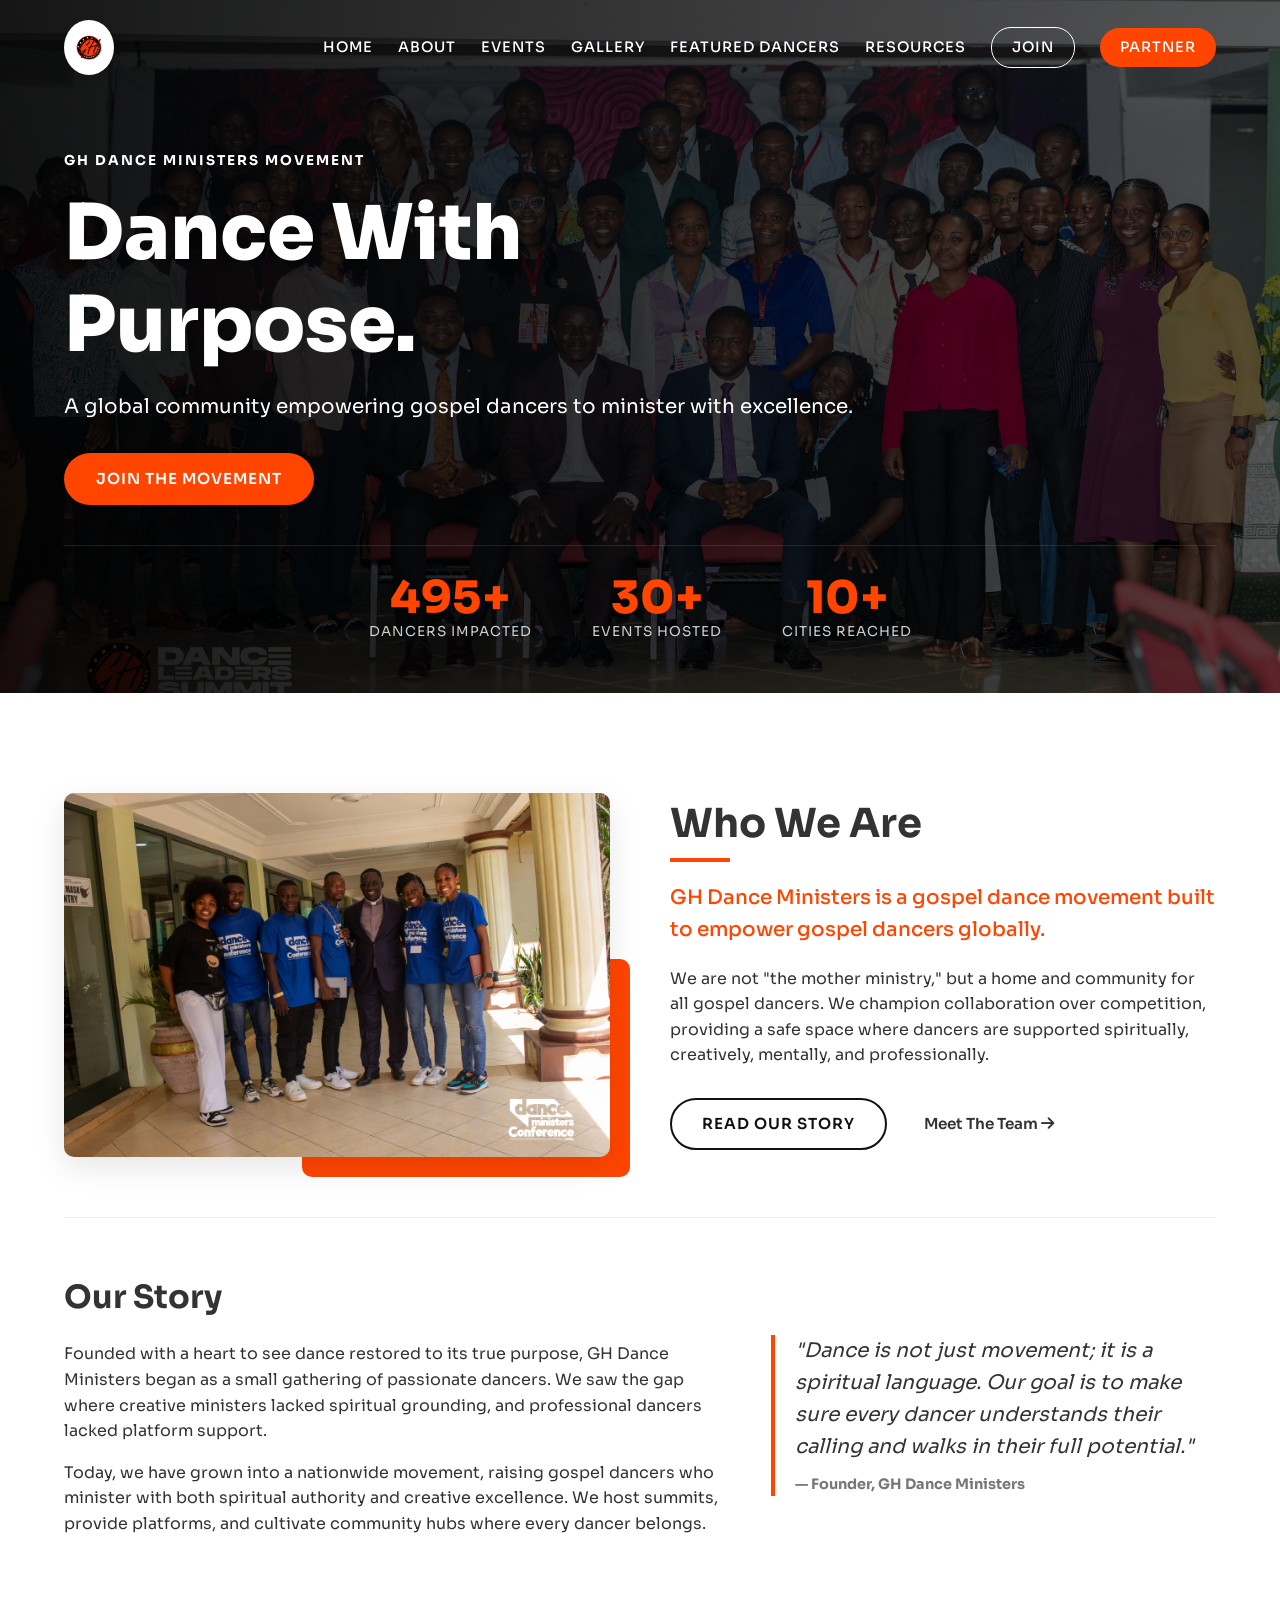
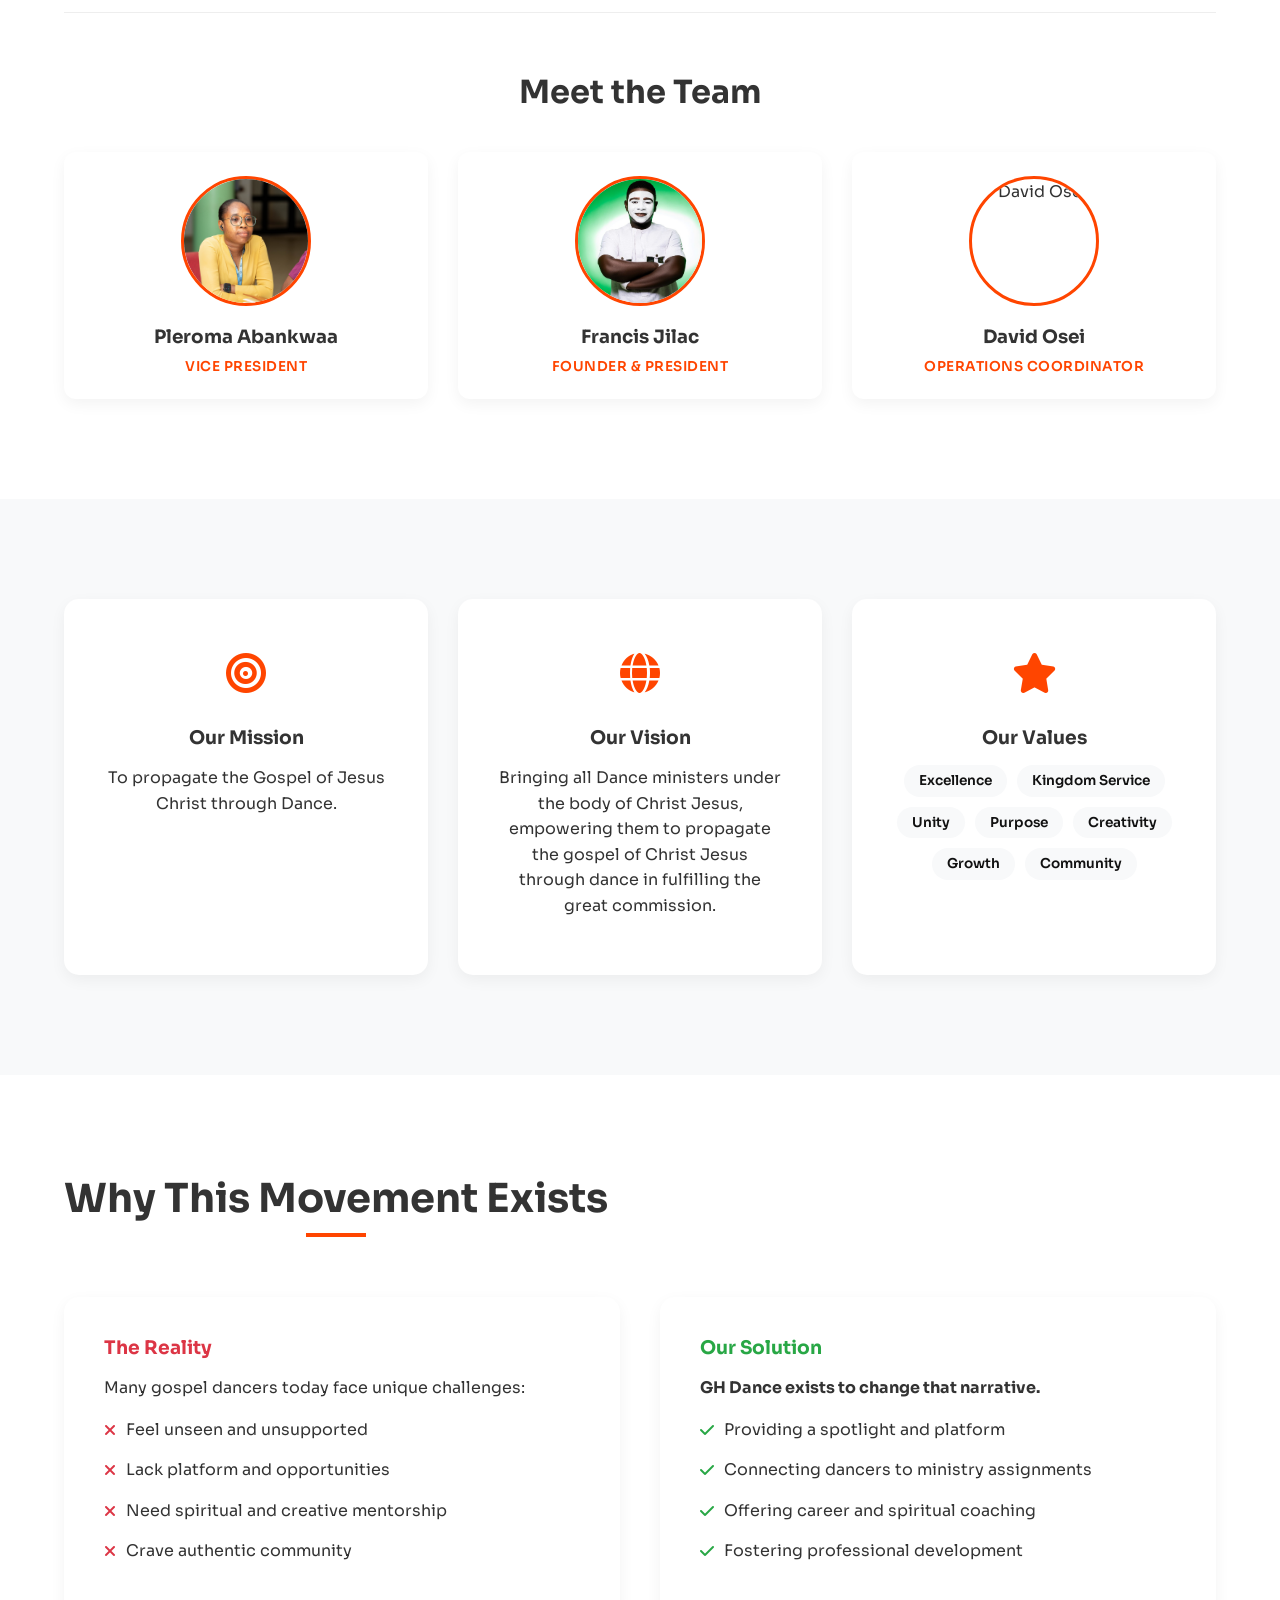
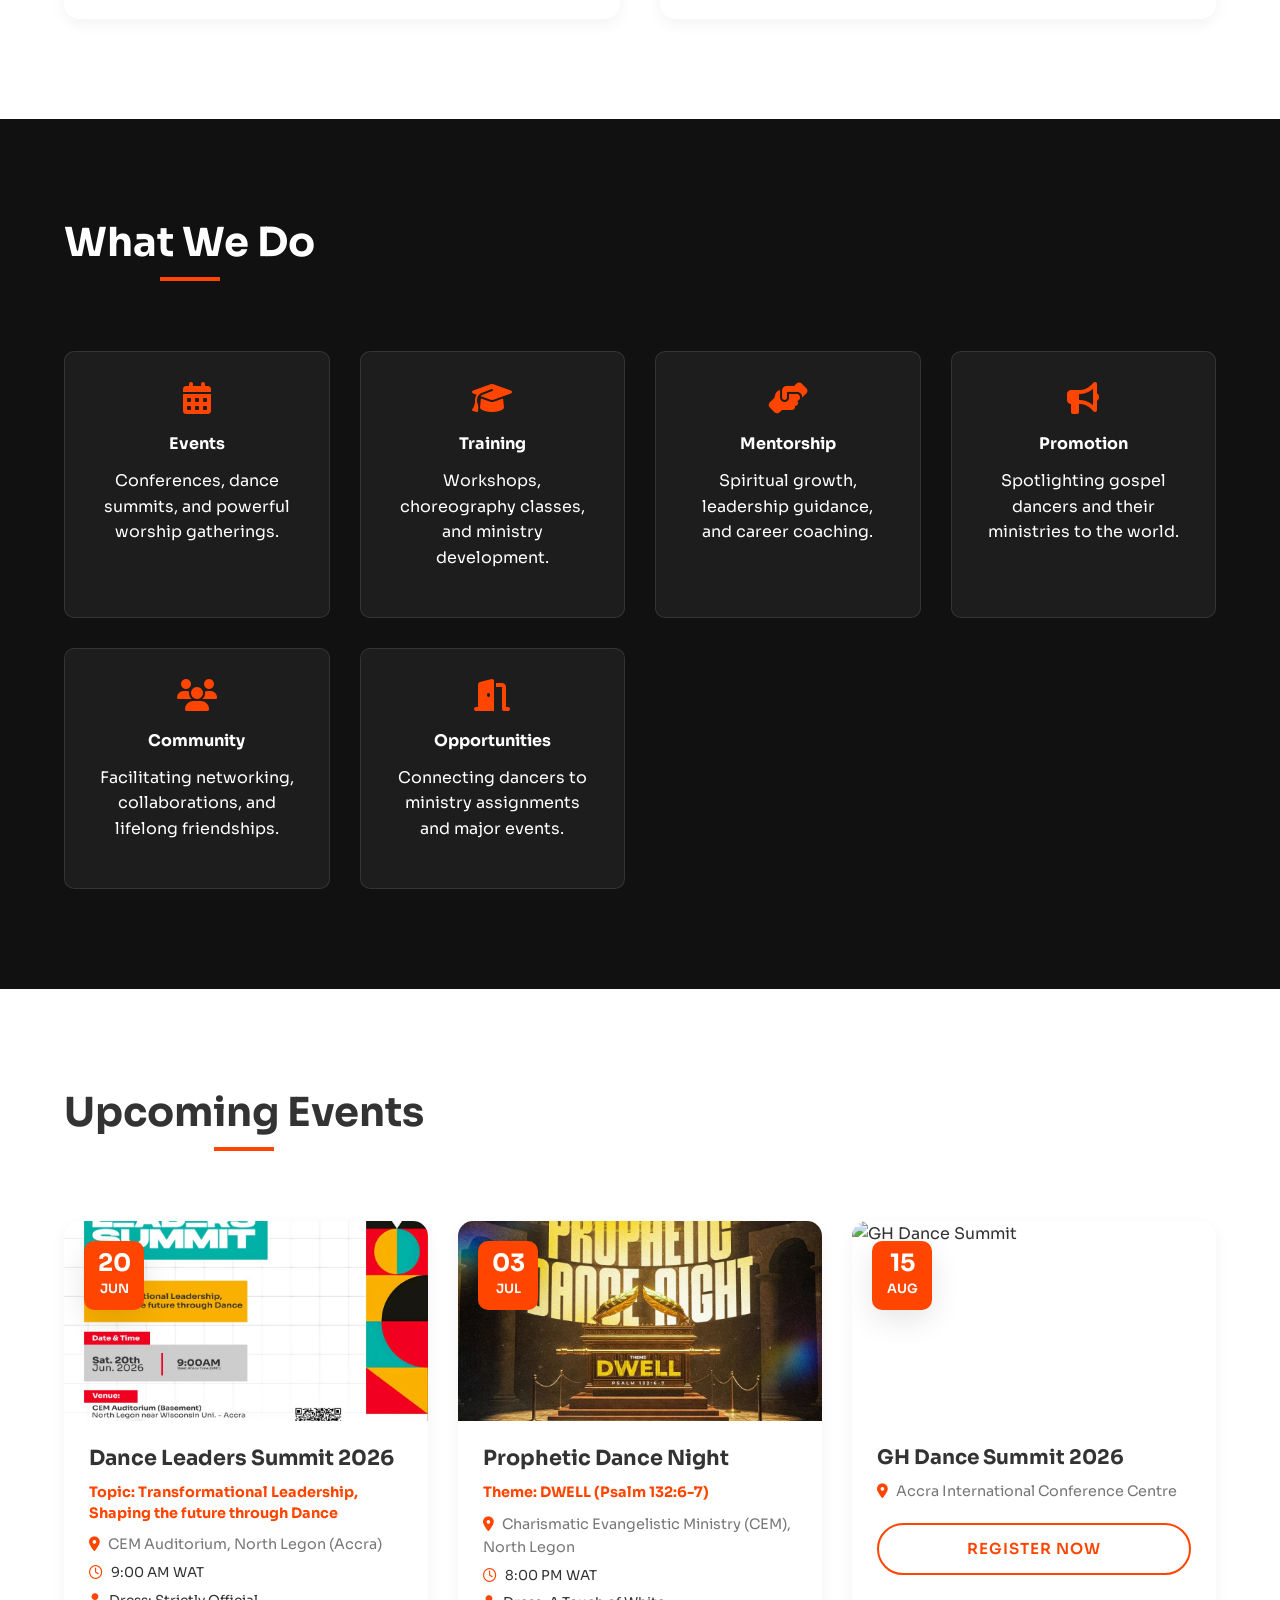
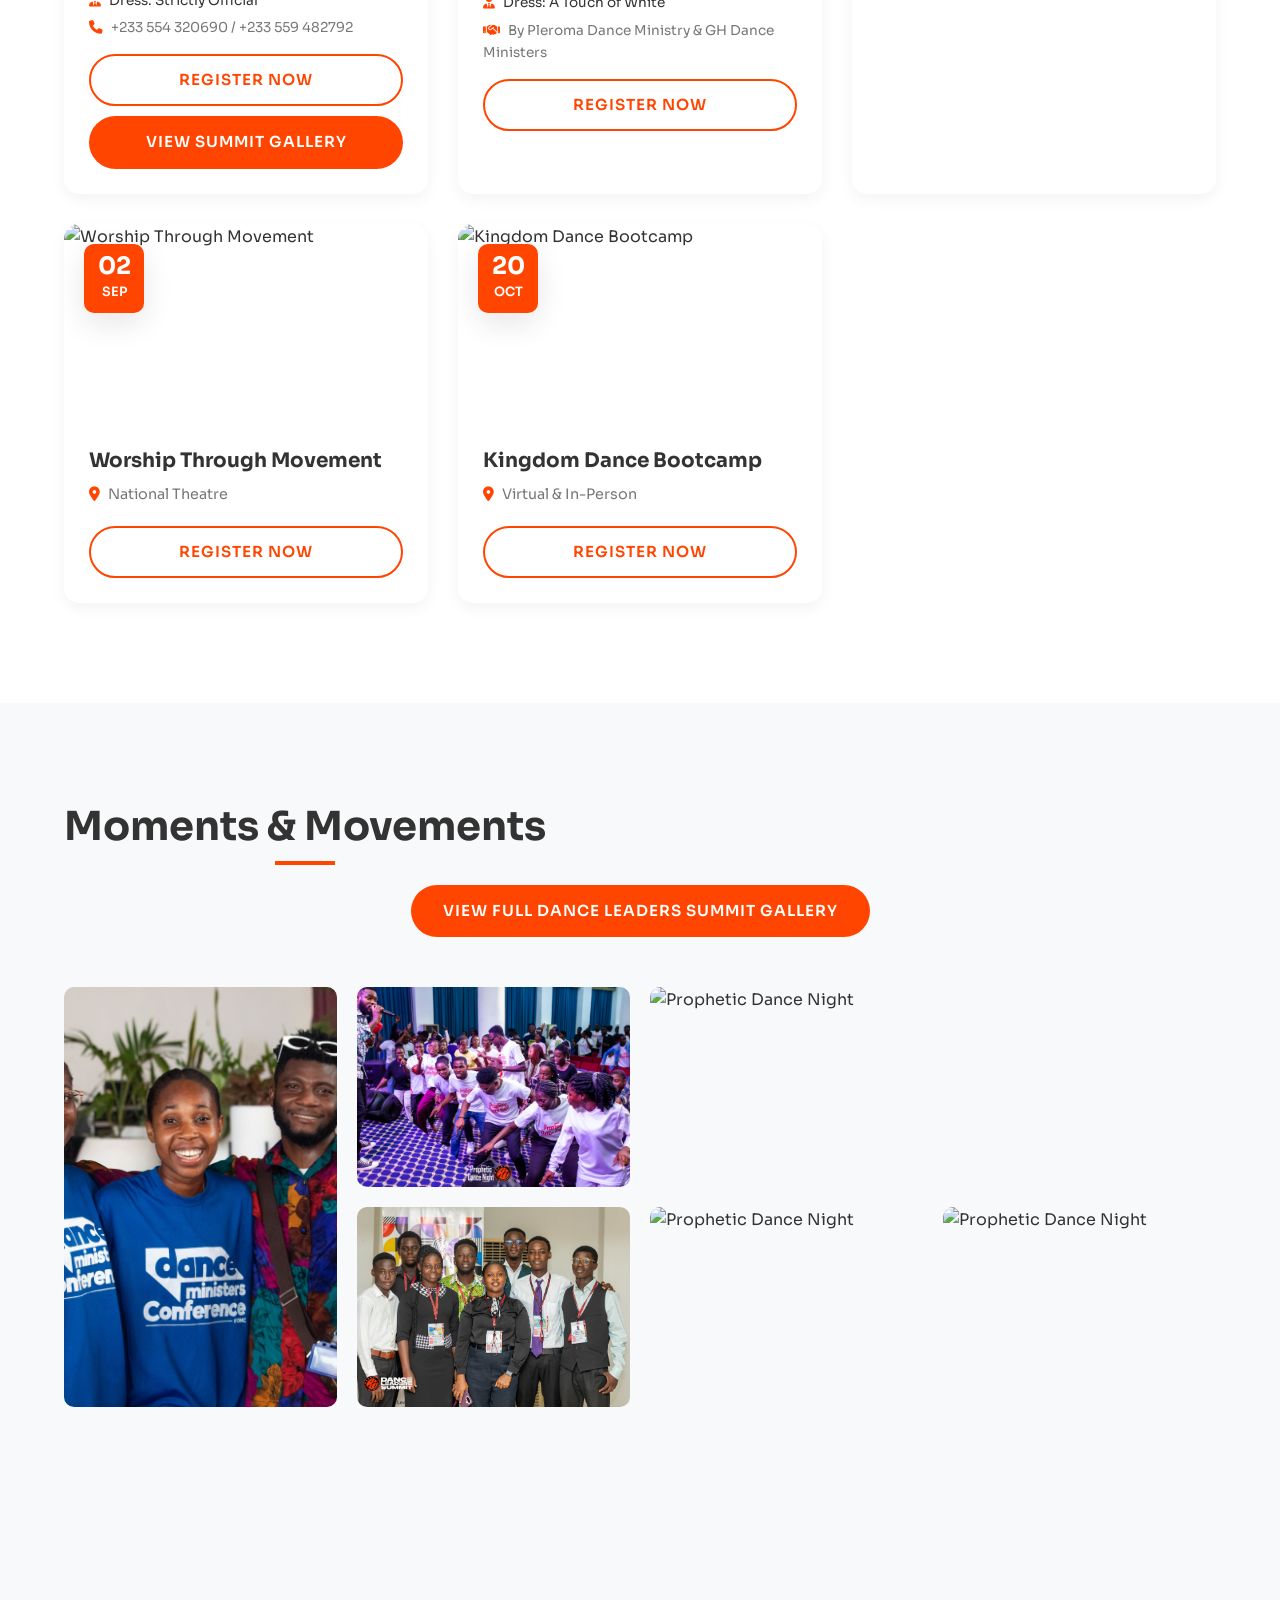
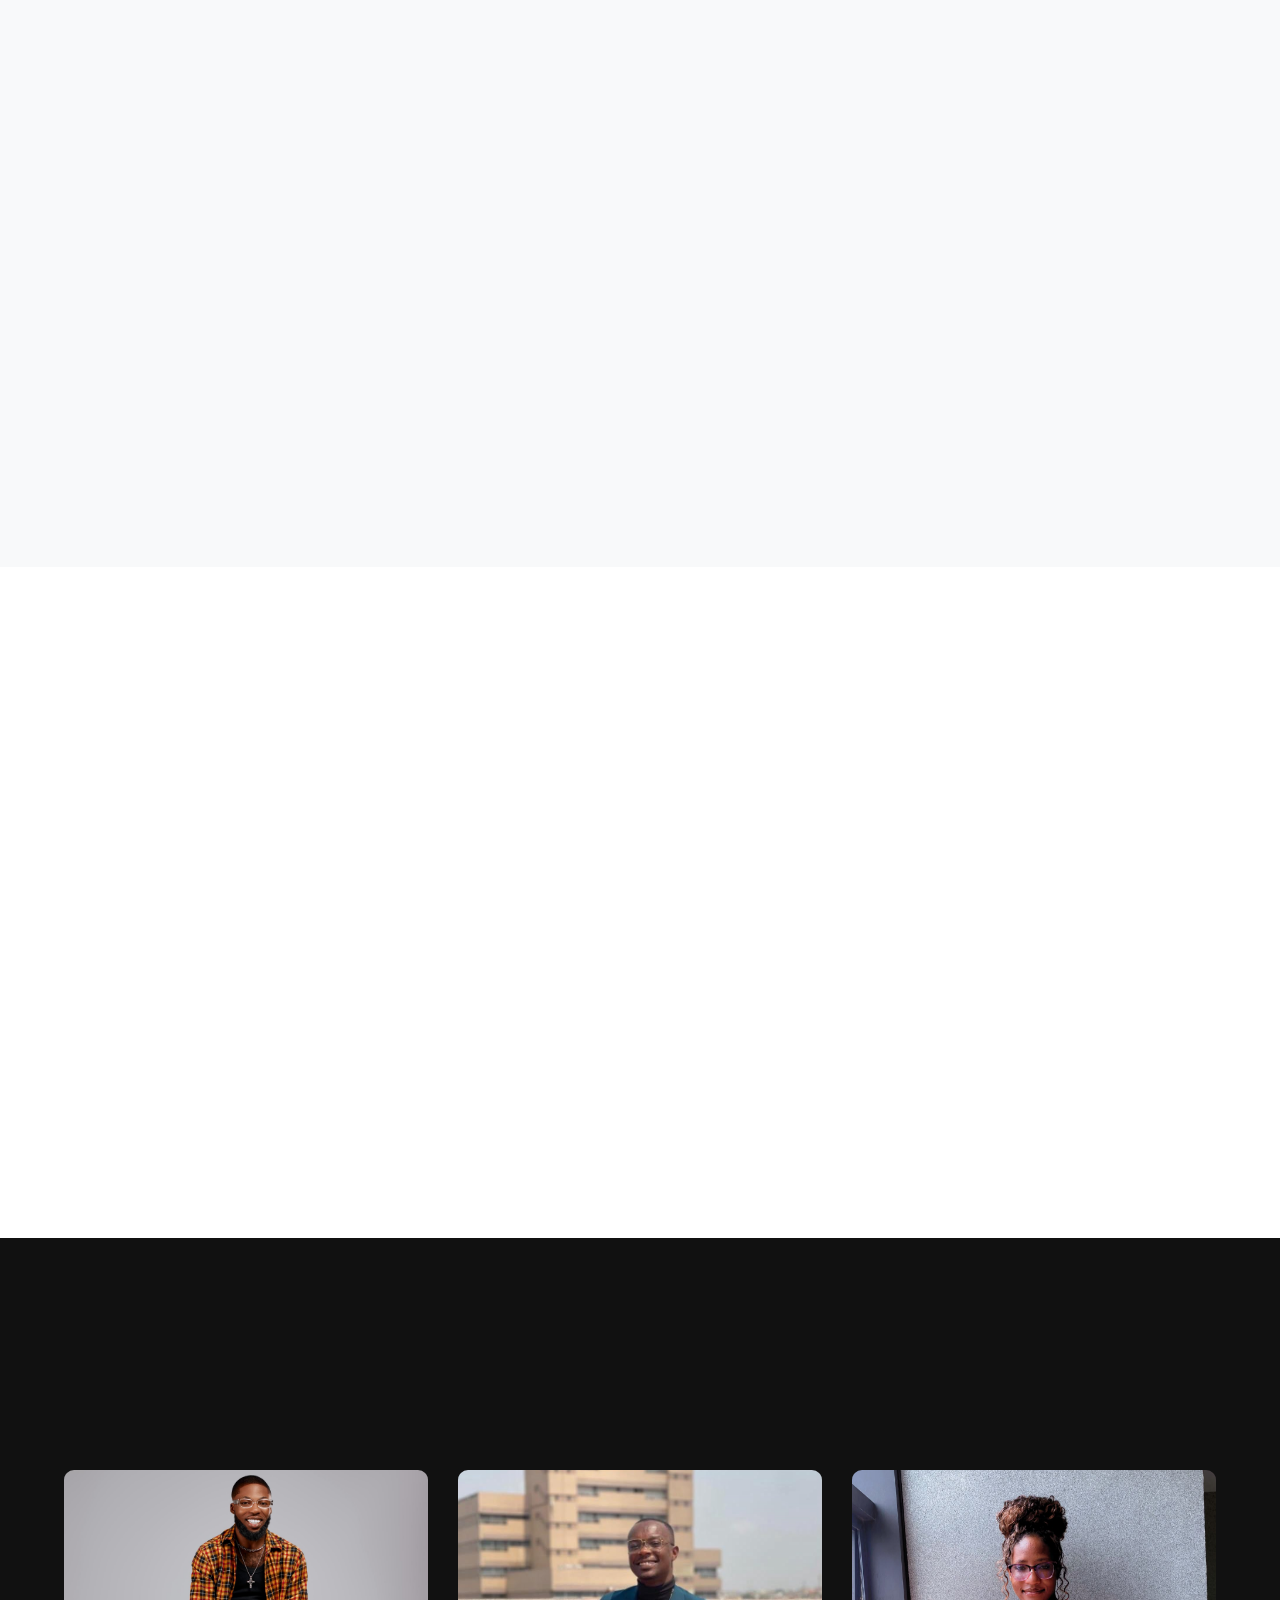
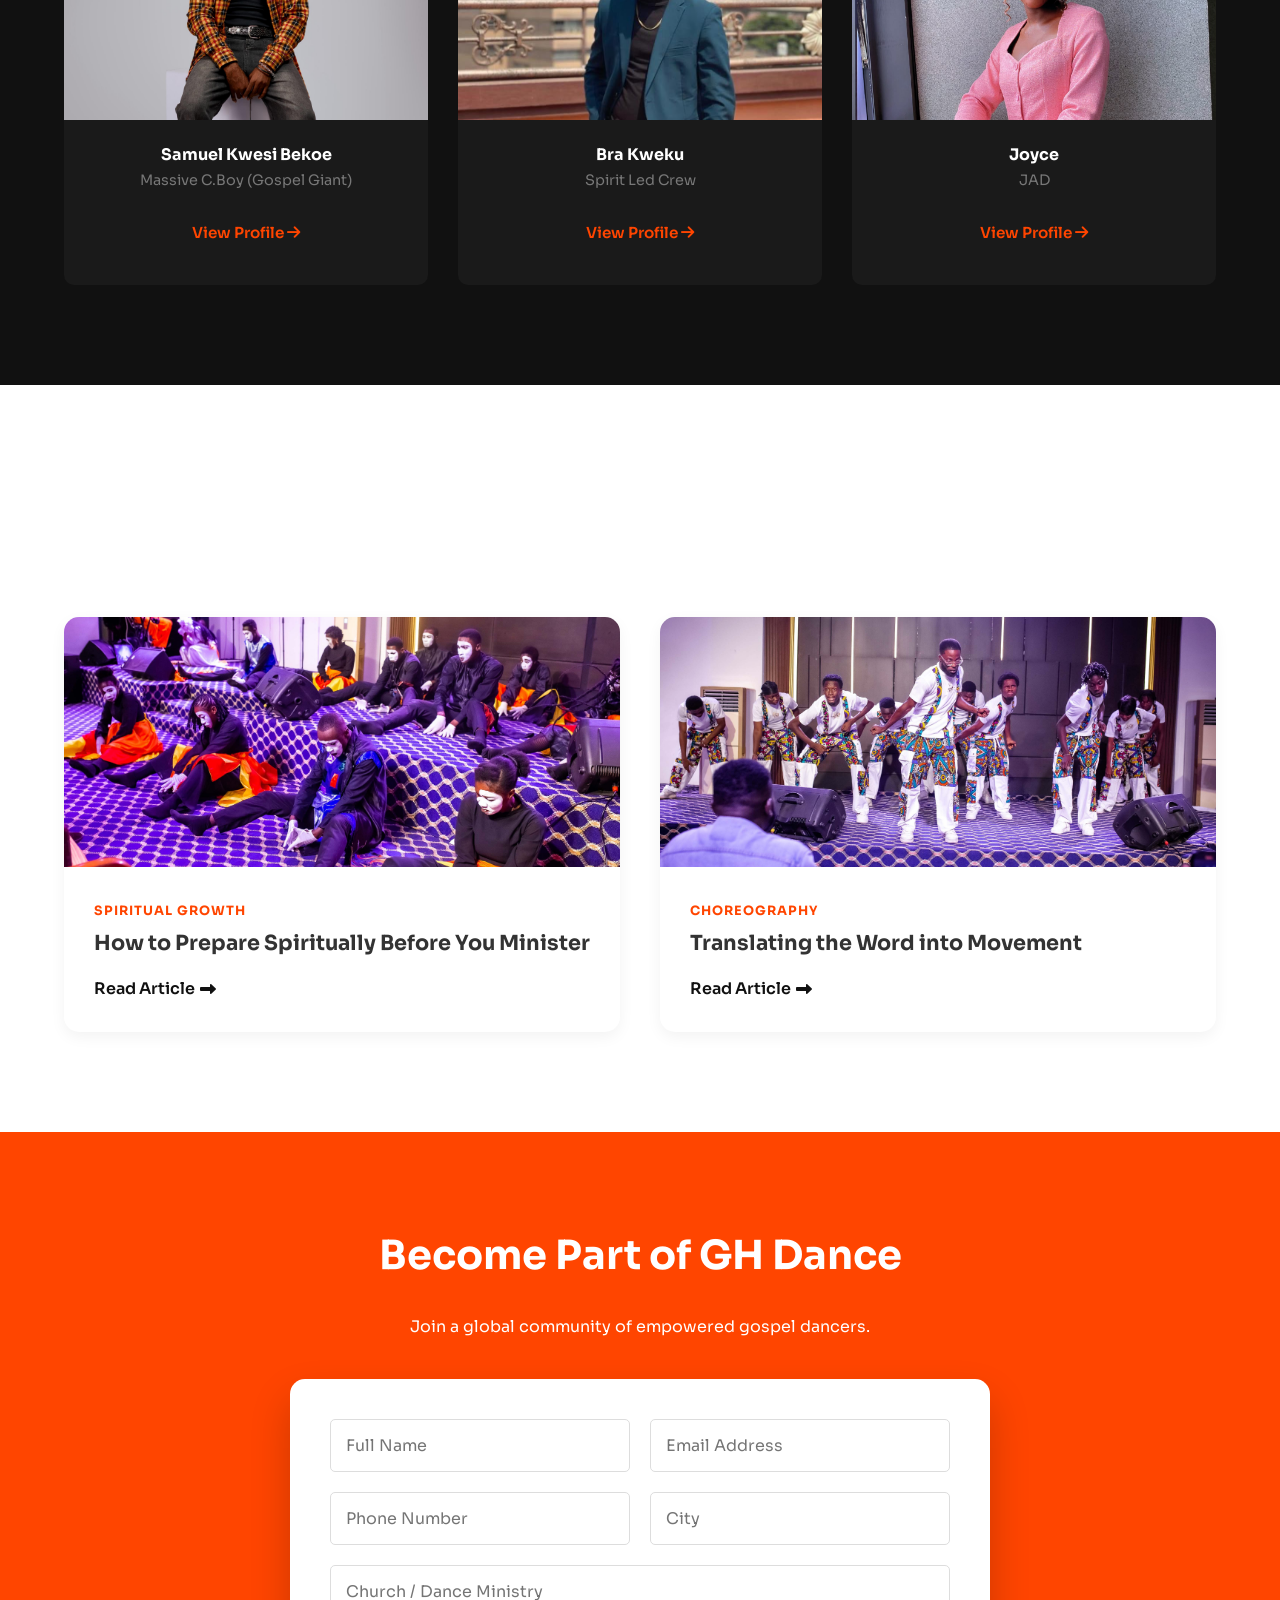
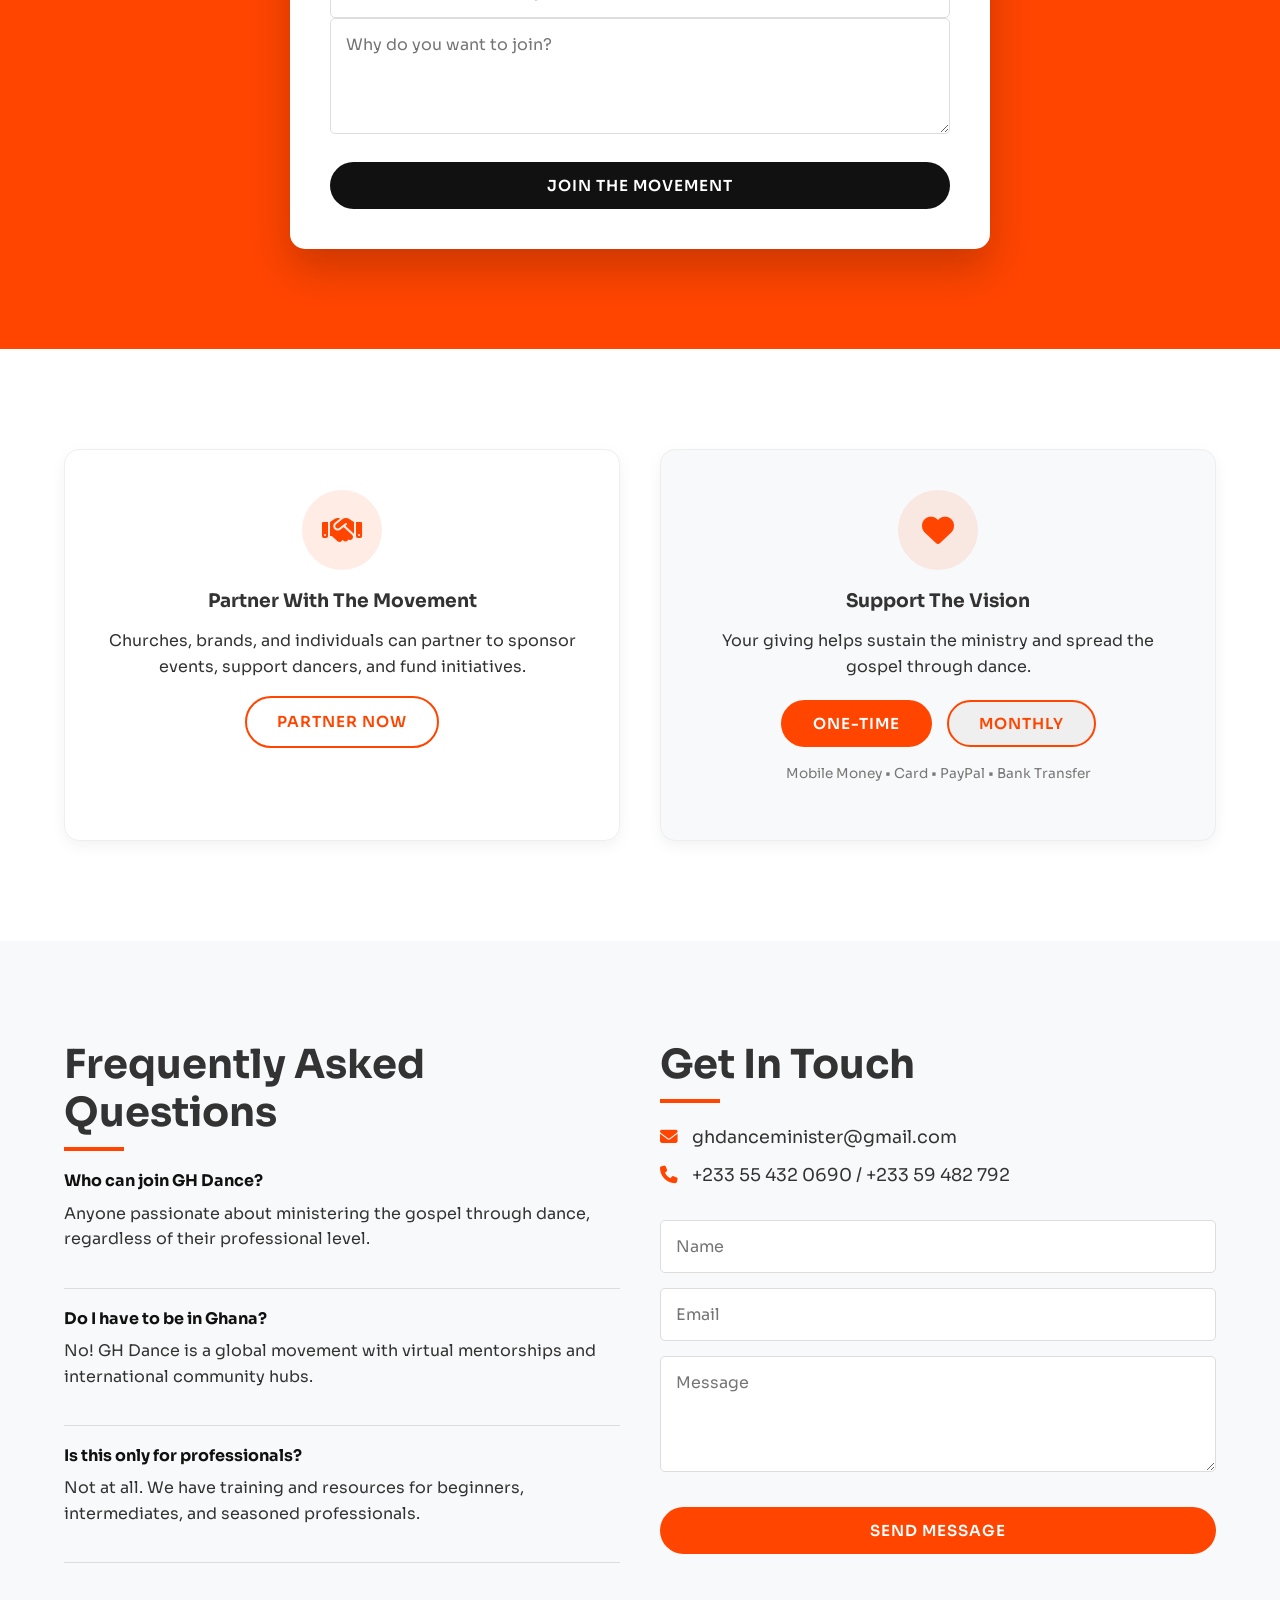
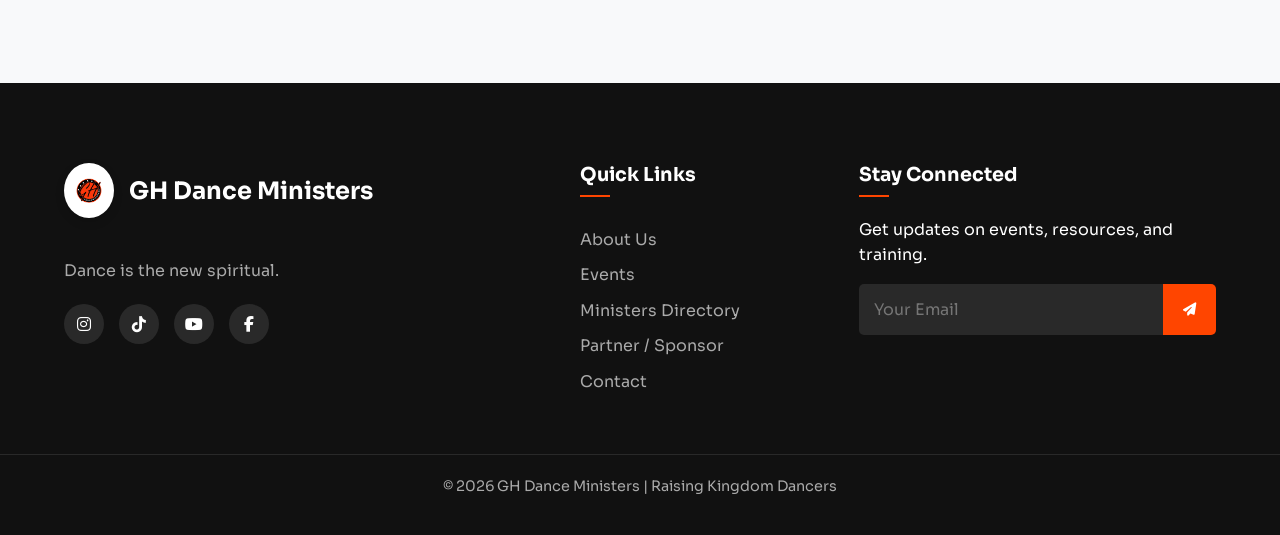
==== commit 599143ea: "Update Paulina testimony and image" ====
--- a/index.html
+++ b/index.html
@@ -403,12 +403,12 @@
                 <h2 class="section-title text-center">Lives Impacted</h2>
                 <div class="testimony-grid">
                     <div class="testimony-card">
-                        <p class="quote">"GH Dance helped me discover that dance is a profound ministry. I no longer just dance; I minister."</p>
+                        <p class="quote">"Ghana dance ministers carried me at some point of my journey in ministry by nurturing me to know more about my ministry. Through them, God introduced me to people (good people), and they taught me that worship is warfare. Because of them, I found home, fire, and purpose."</p>
                         <div class="testifier">
-                            <img src="https://randomuser.me/api/portraits/women/44.jpg" alt="Sarah">
+                            <img src="paulina.jpg" alt="Paulina" style="object-fit: cover; object-position: center 15%;">
                             <div>
-                                <h4>Sarah O.</h4>
-                                <span>Worship Leader</span>
+                                <h4>Paulina</h4>
+                                <span>Dance Minister</span>
                             </div>
                         </div>
                     </div>
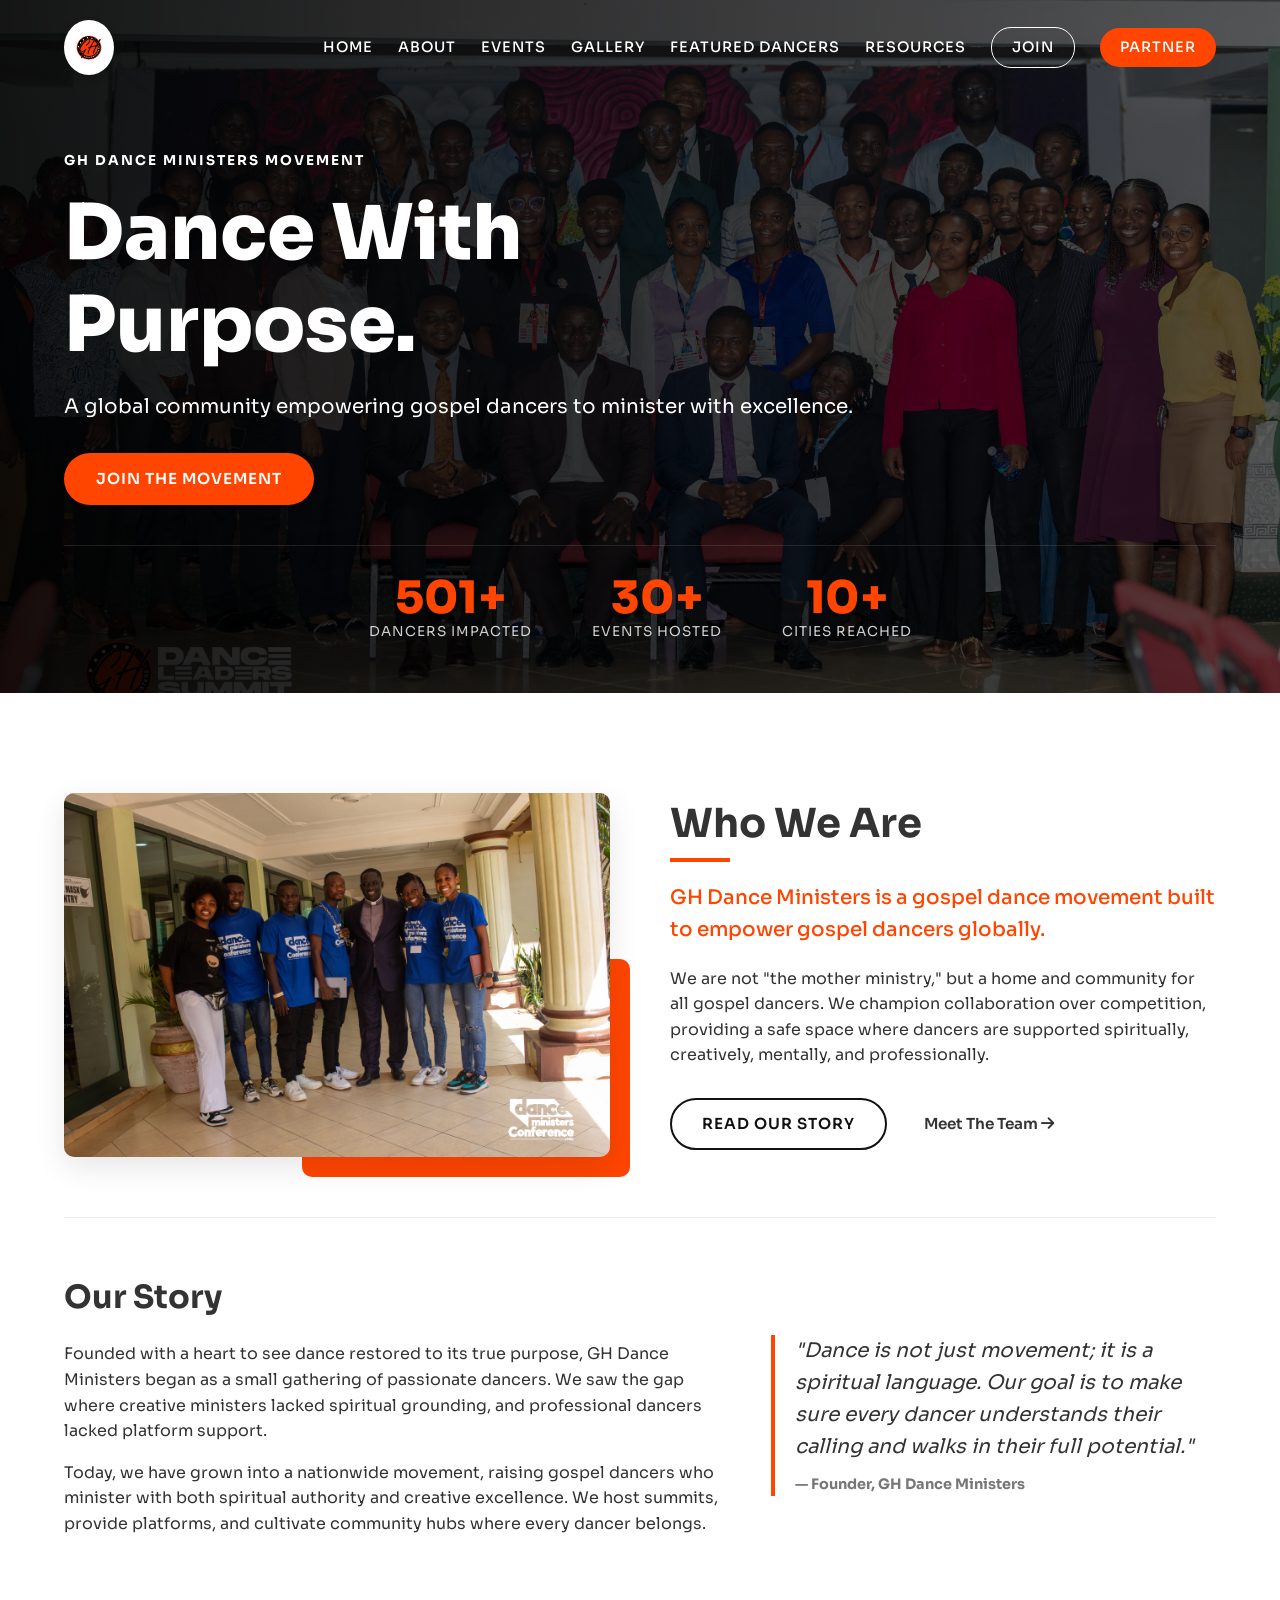
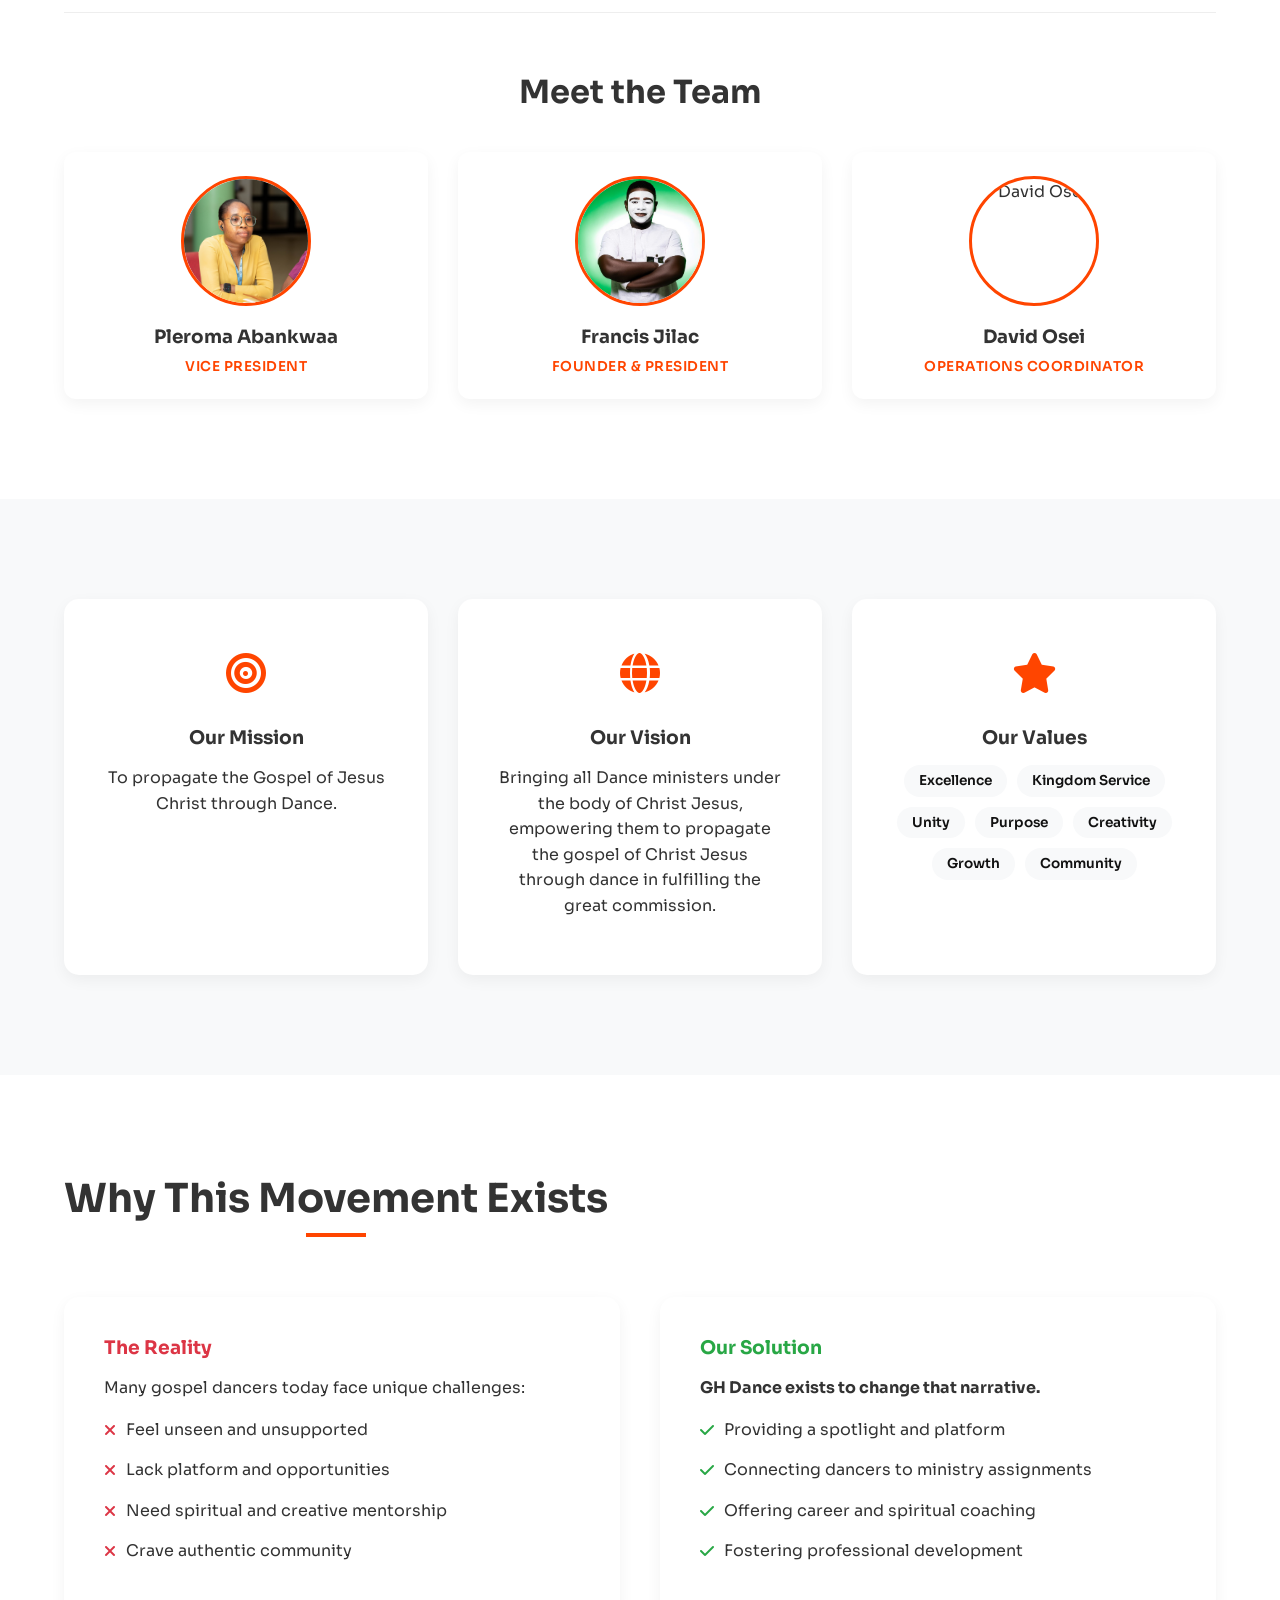
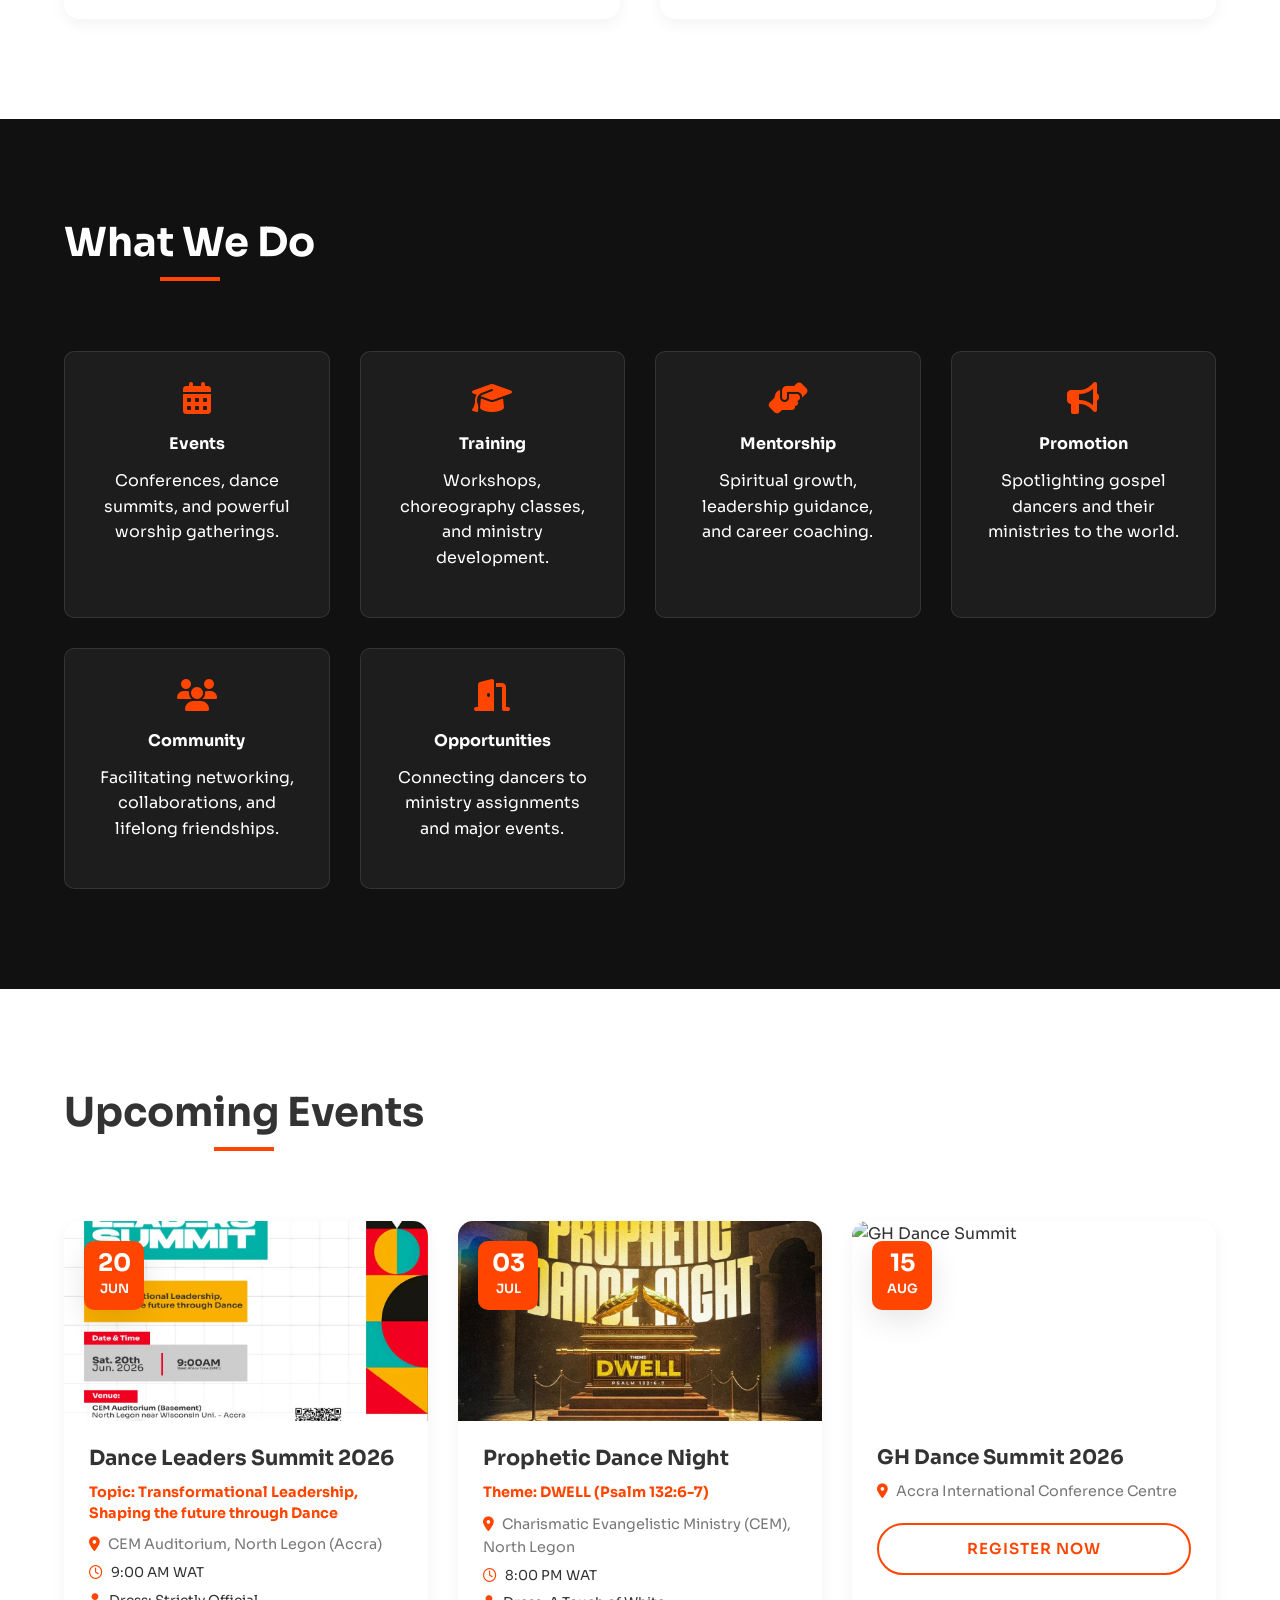
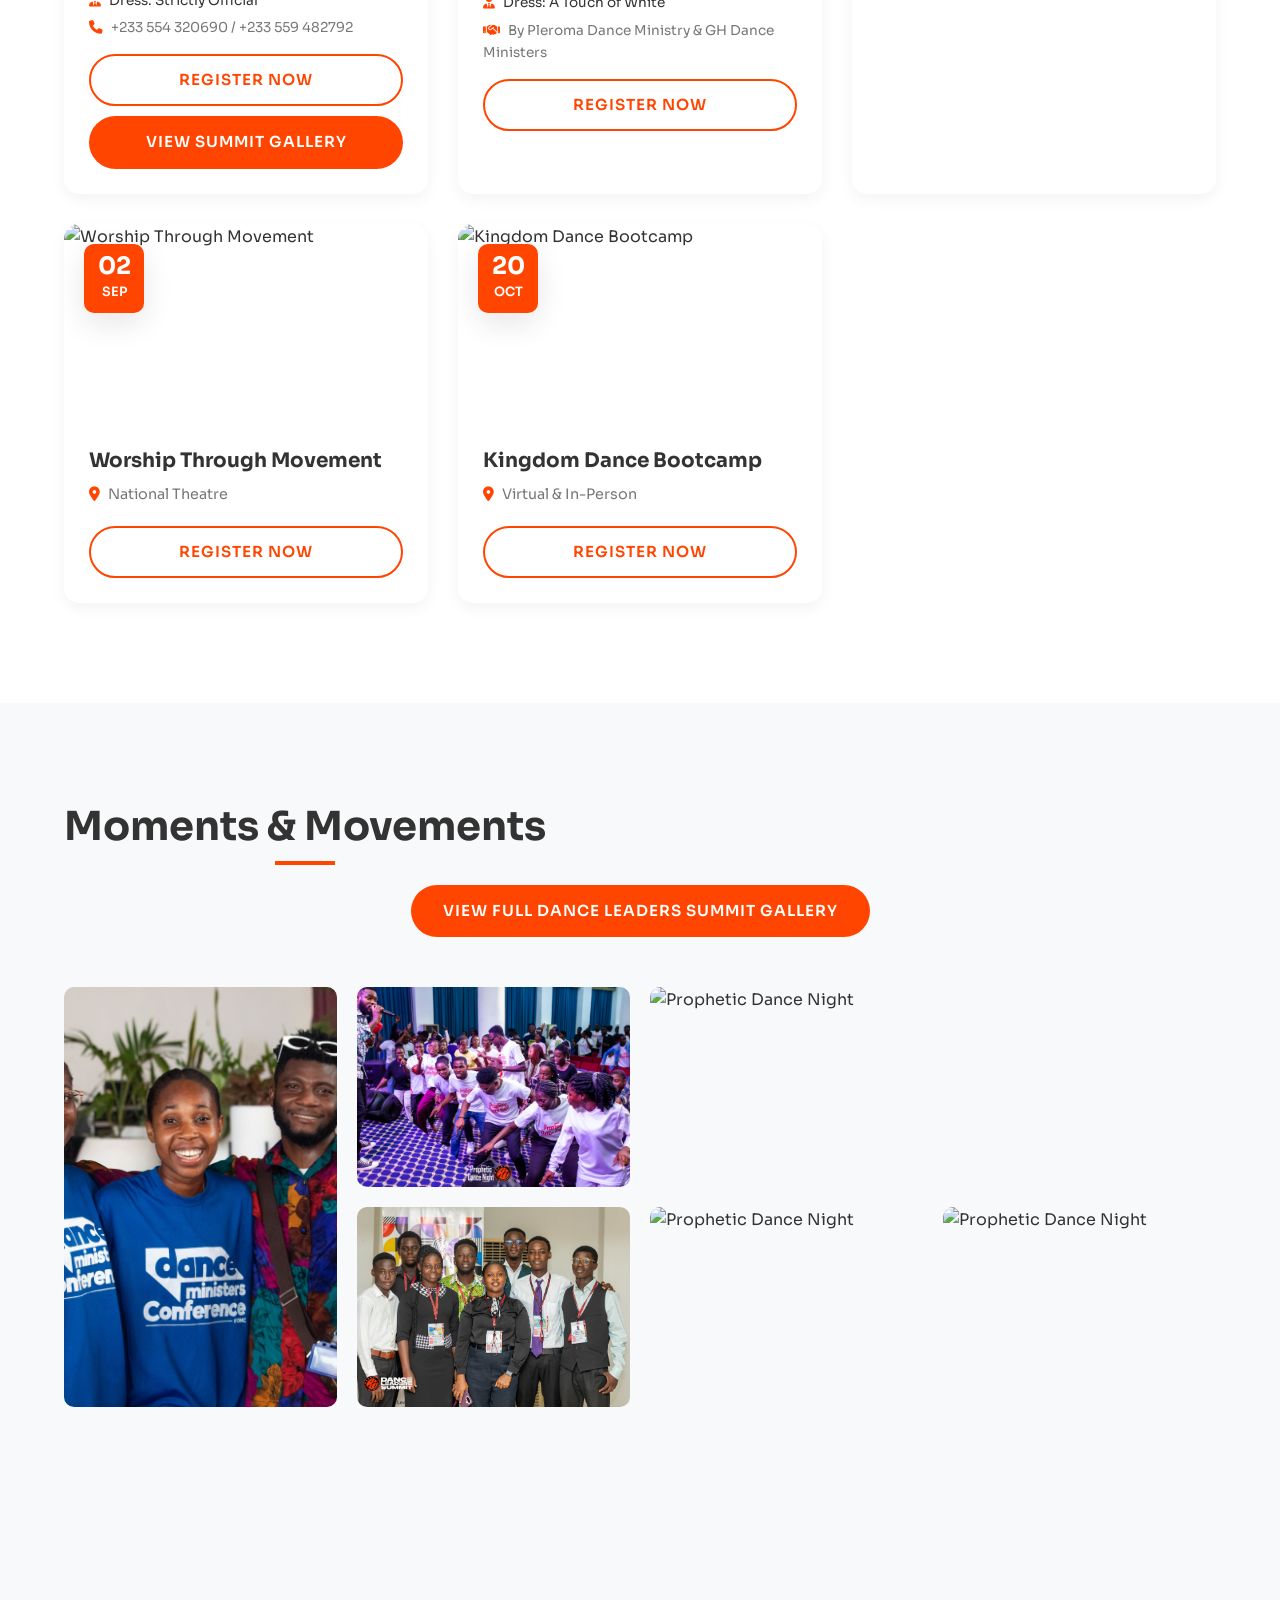
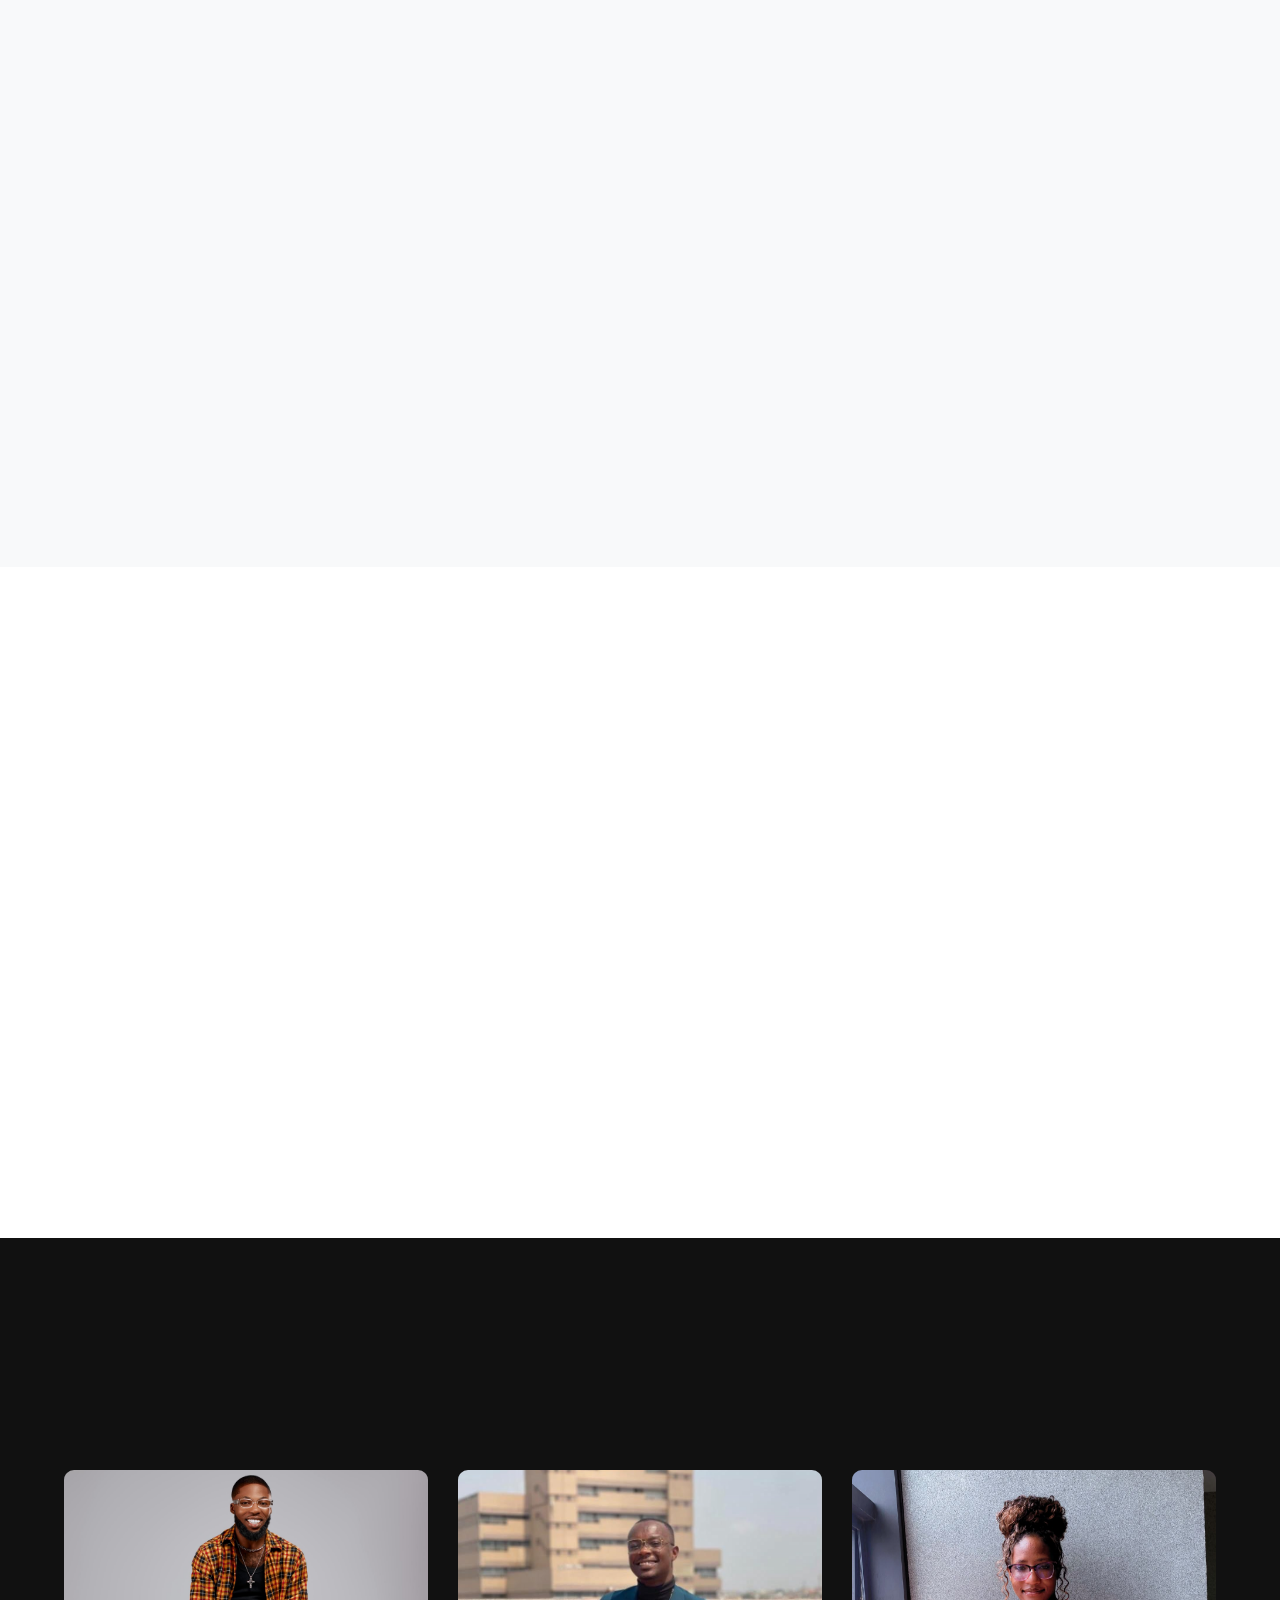
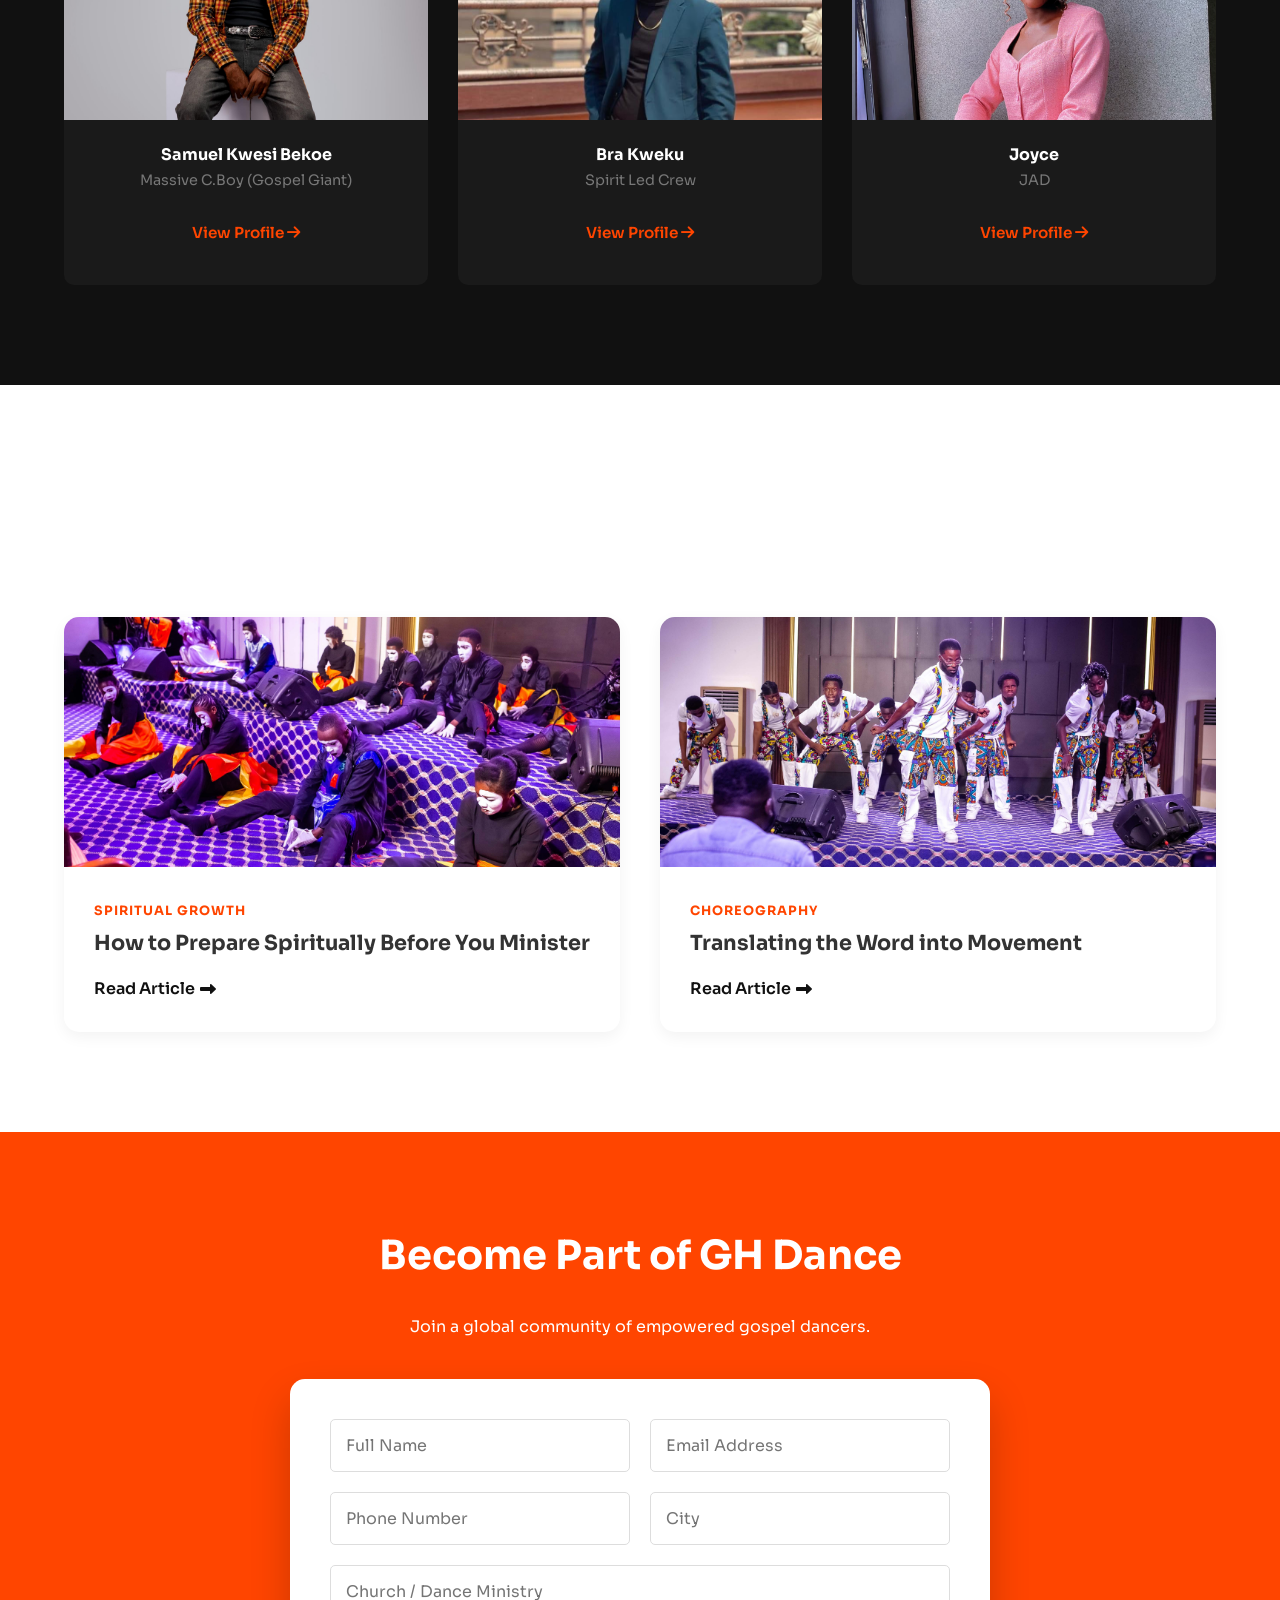
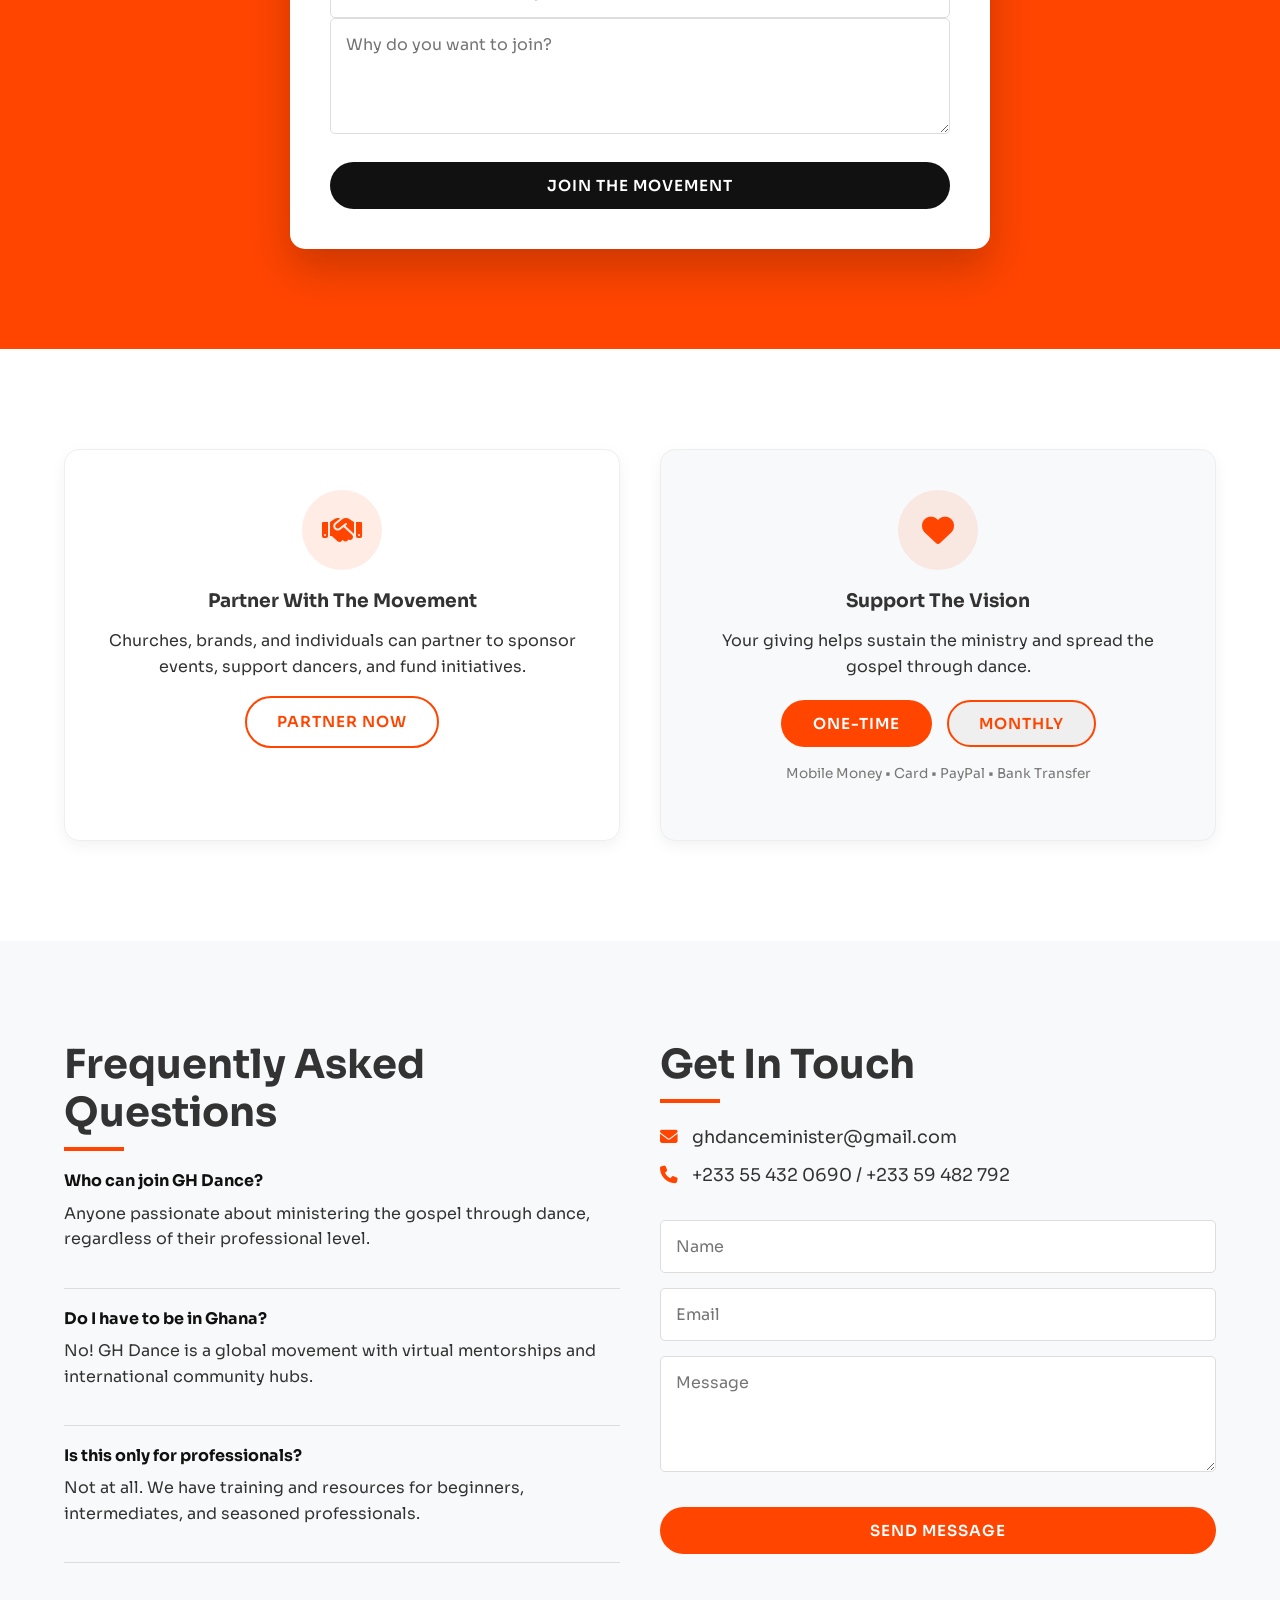
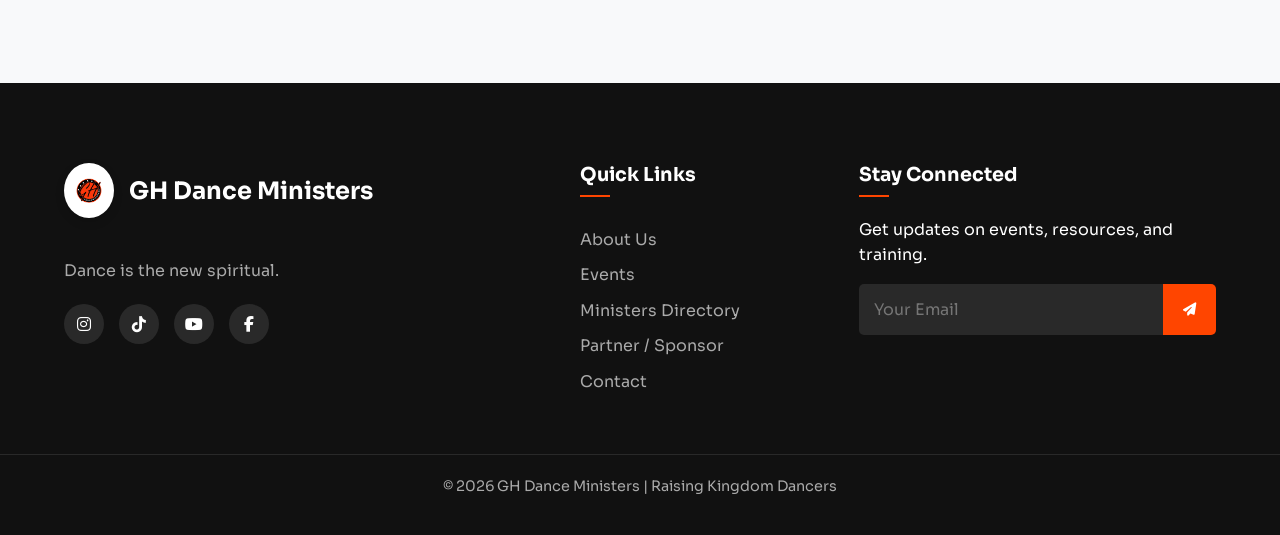
==== commit fbe88fc3: "Update Abi Mime testimony and image" ====
--- a/index.html
+++ b/index.html
@@ -413,12 +413,12 @@
                         </div>
                     </div>
                     <div class="testimony-card">
-                        <p class="quote">"Through this community I found purpose. The mentorship programs completely transformed my approach to creative arts."</p>
+                        <p class="quote">"It has strengthened my ministry.<br>It has helped me grow spiritually.<br>It has drawn me closer to God"</p>
                         <div class="testifier">
-                            <img src="https://randomuser.me/api/portraits/men/32.jpg" alt="David">
+                            <img src="abi-mime.jpg" alt="Abi Mime" style="object-fit: cover; object-position: center 15%;">
                             <div>
-                                <h4>David M.</h4>
-                                <span>Choreographer</span>
+                                <h4>Abi Mime</h4>
+                                <span>Dance Minister</span>
                             </div>
                         </div>
                     </div>
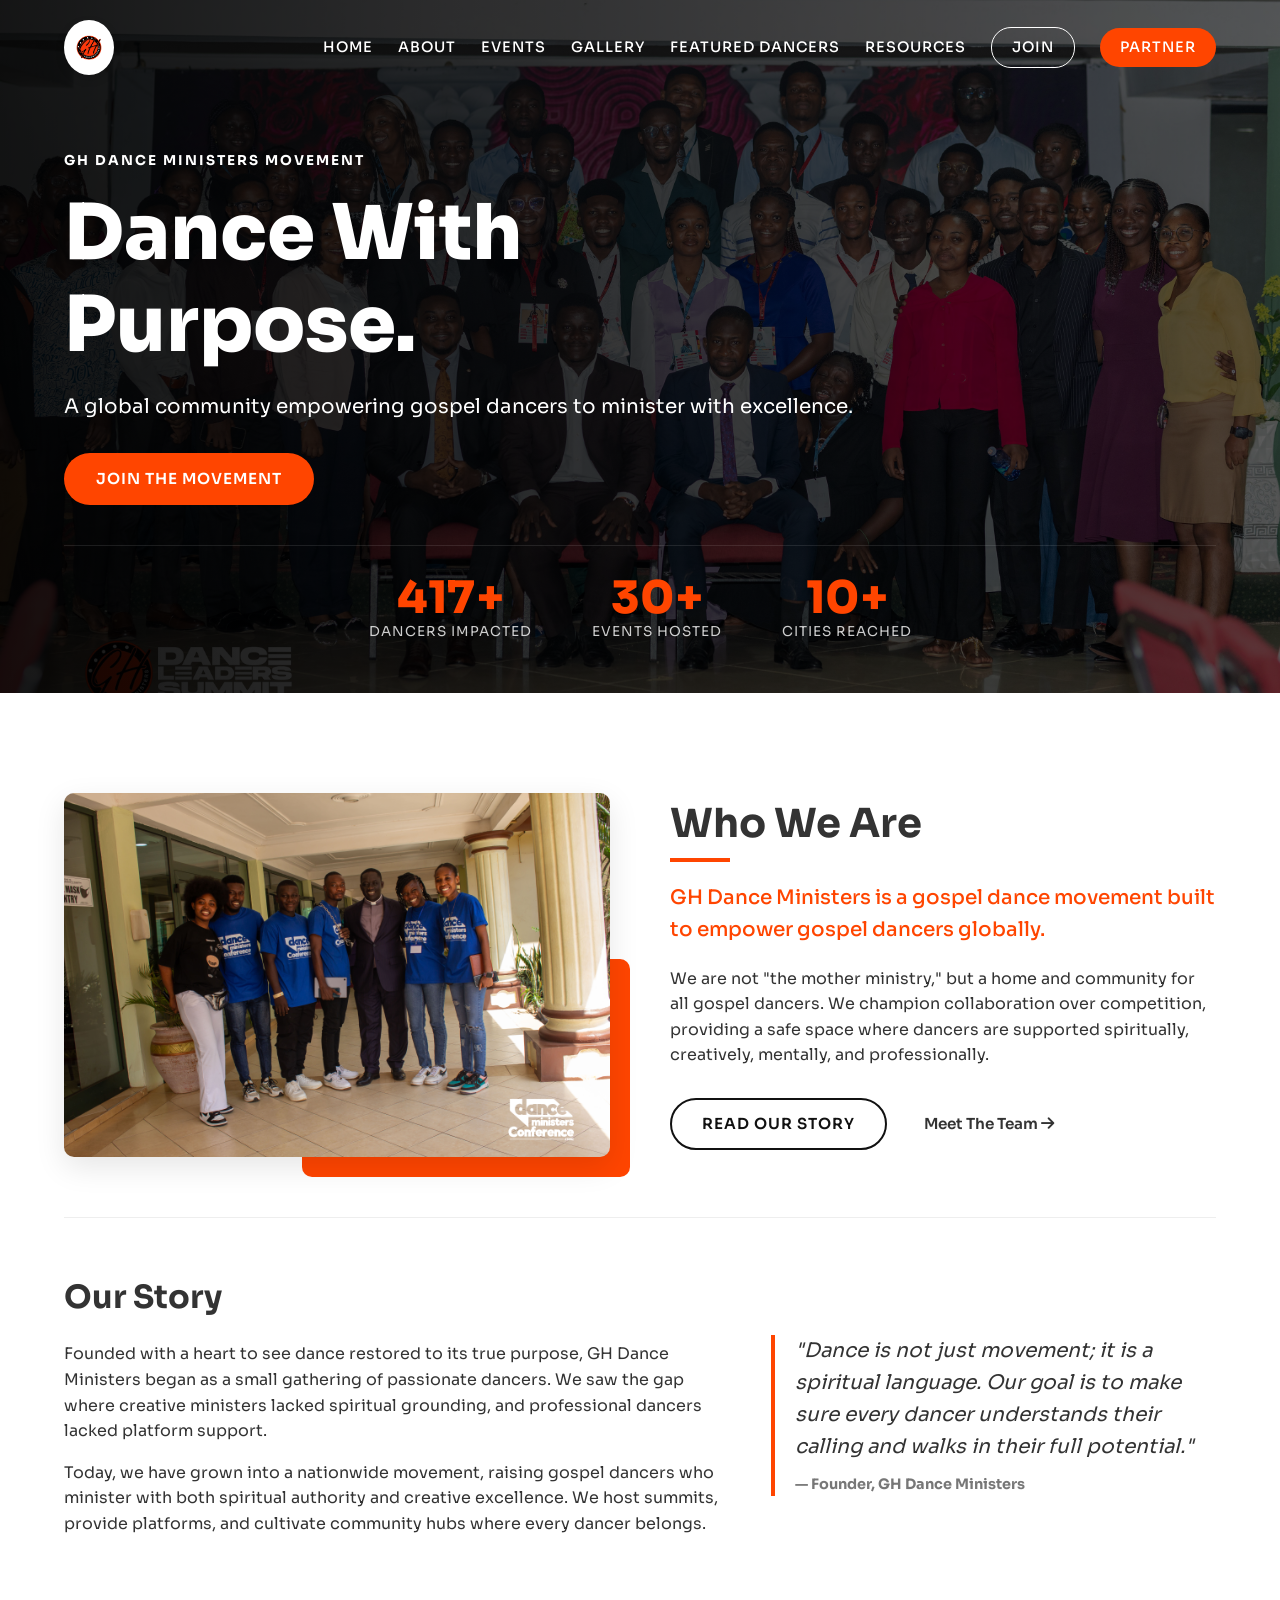
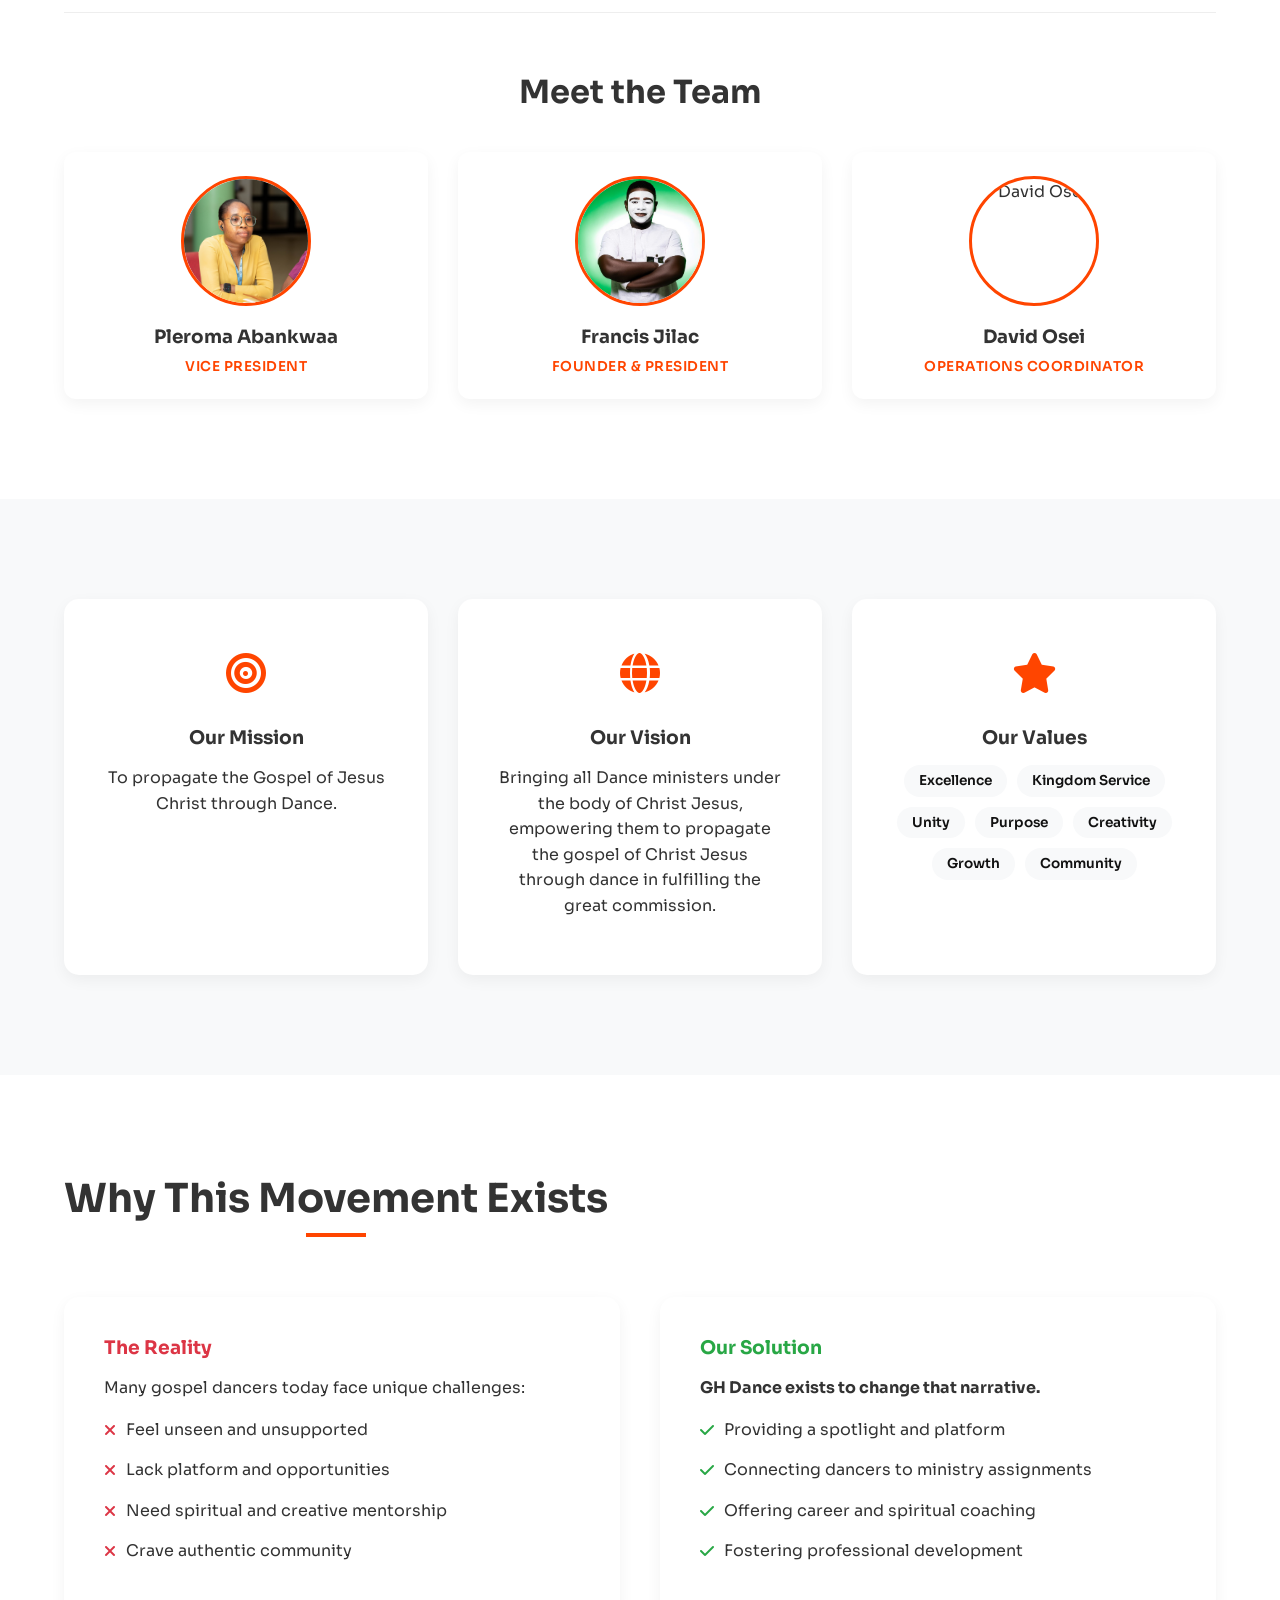
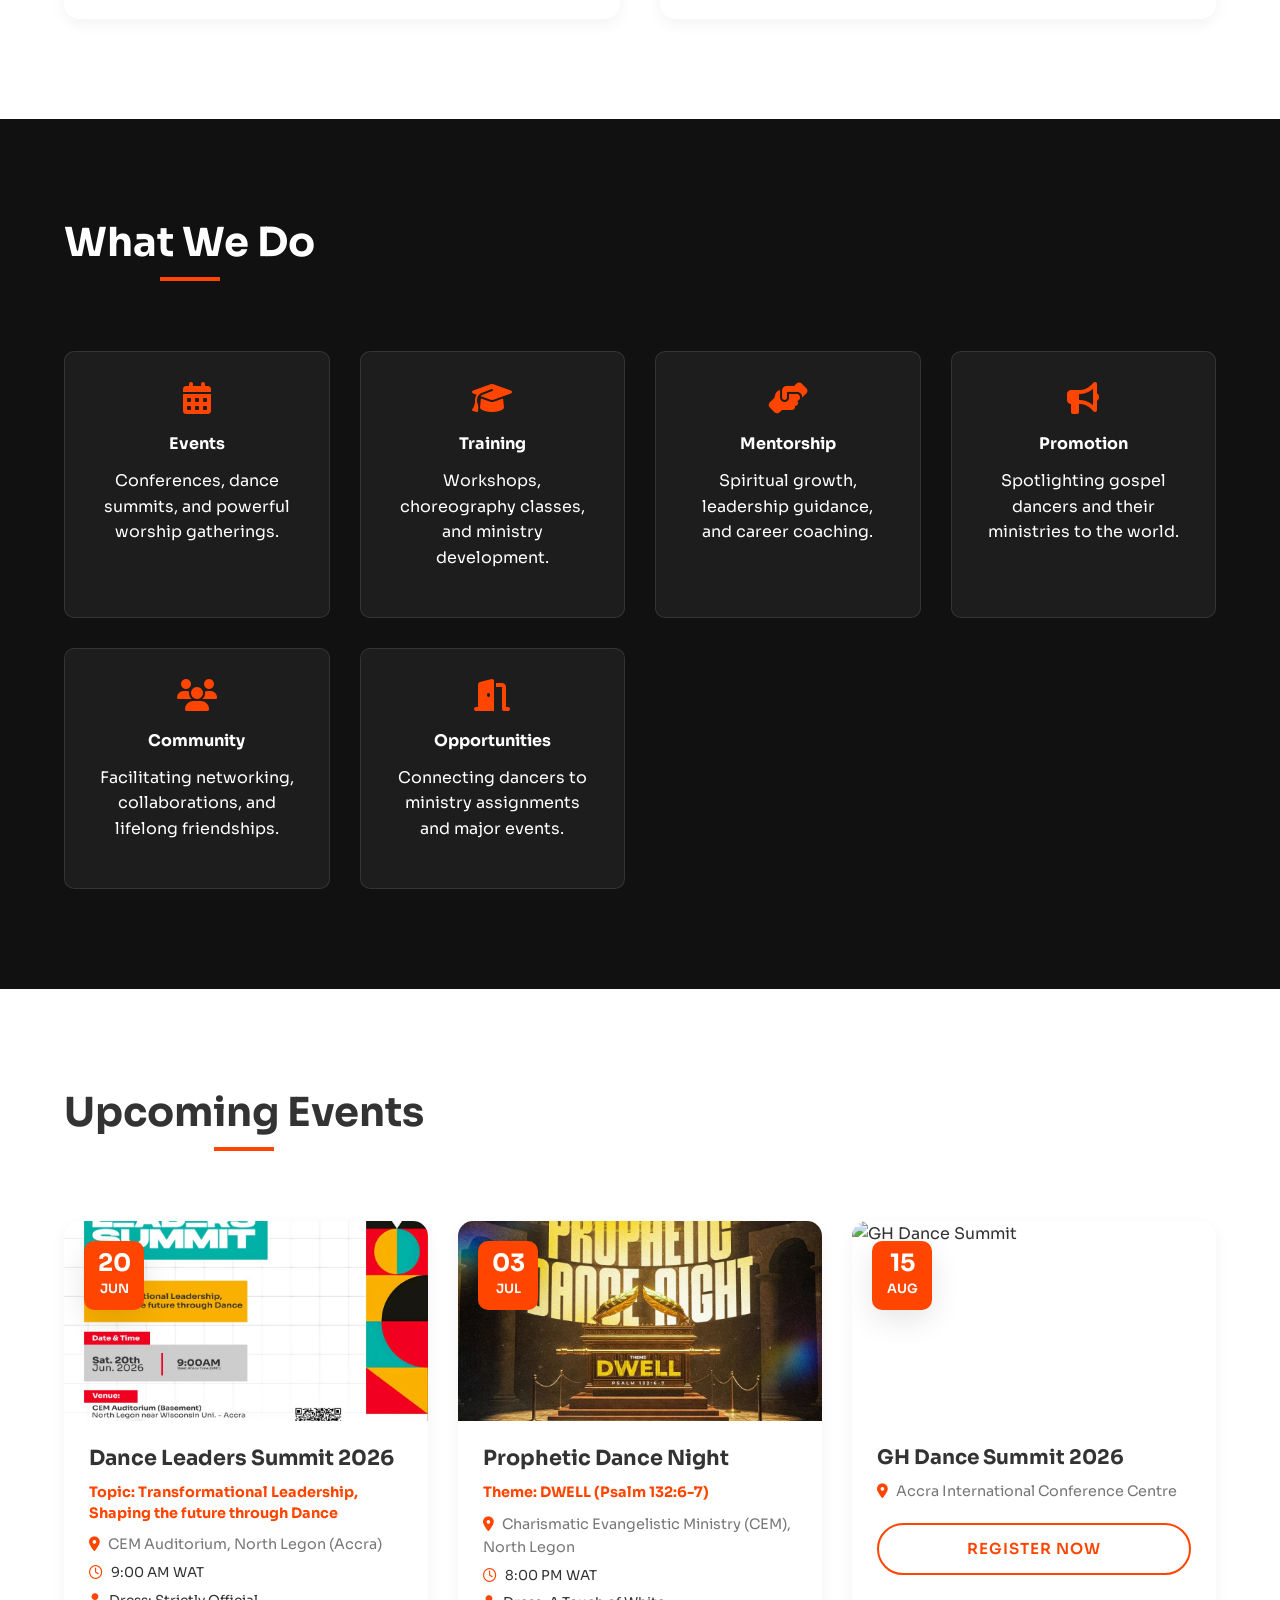
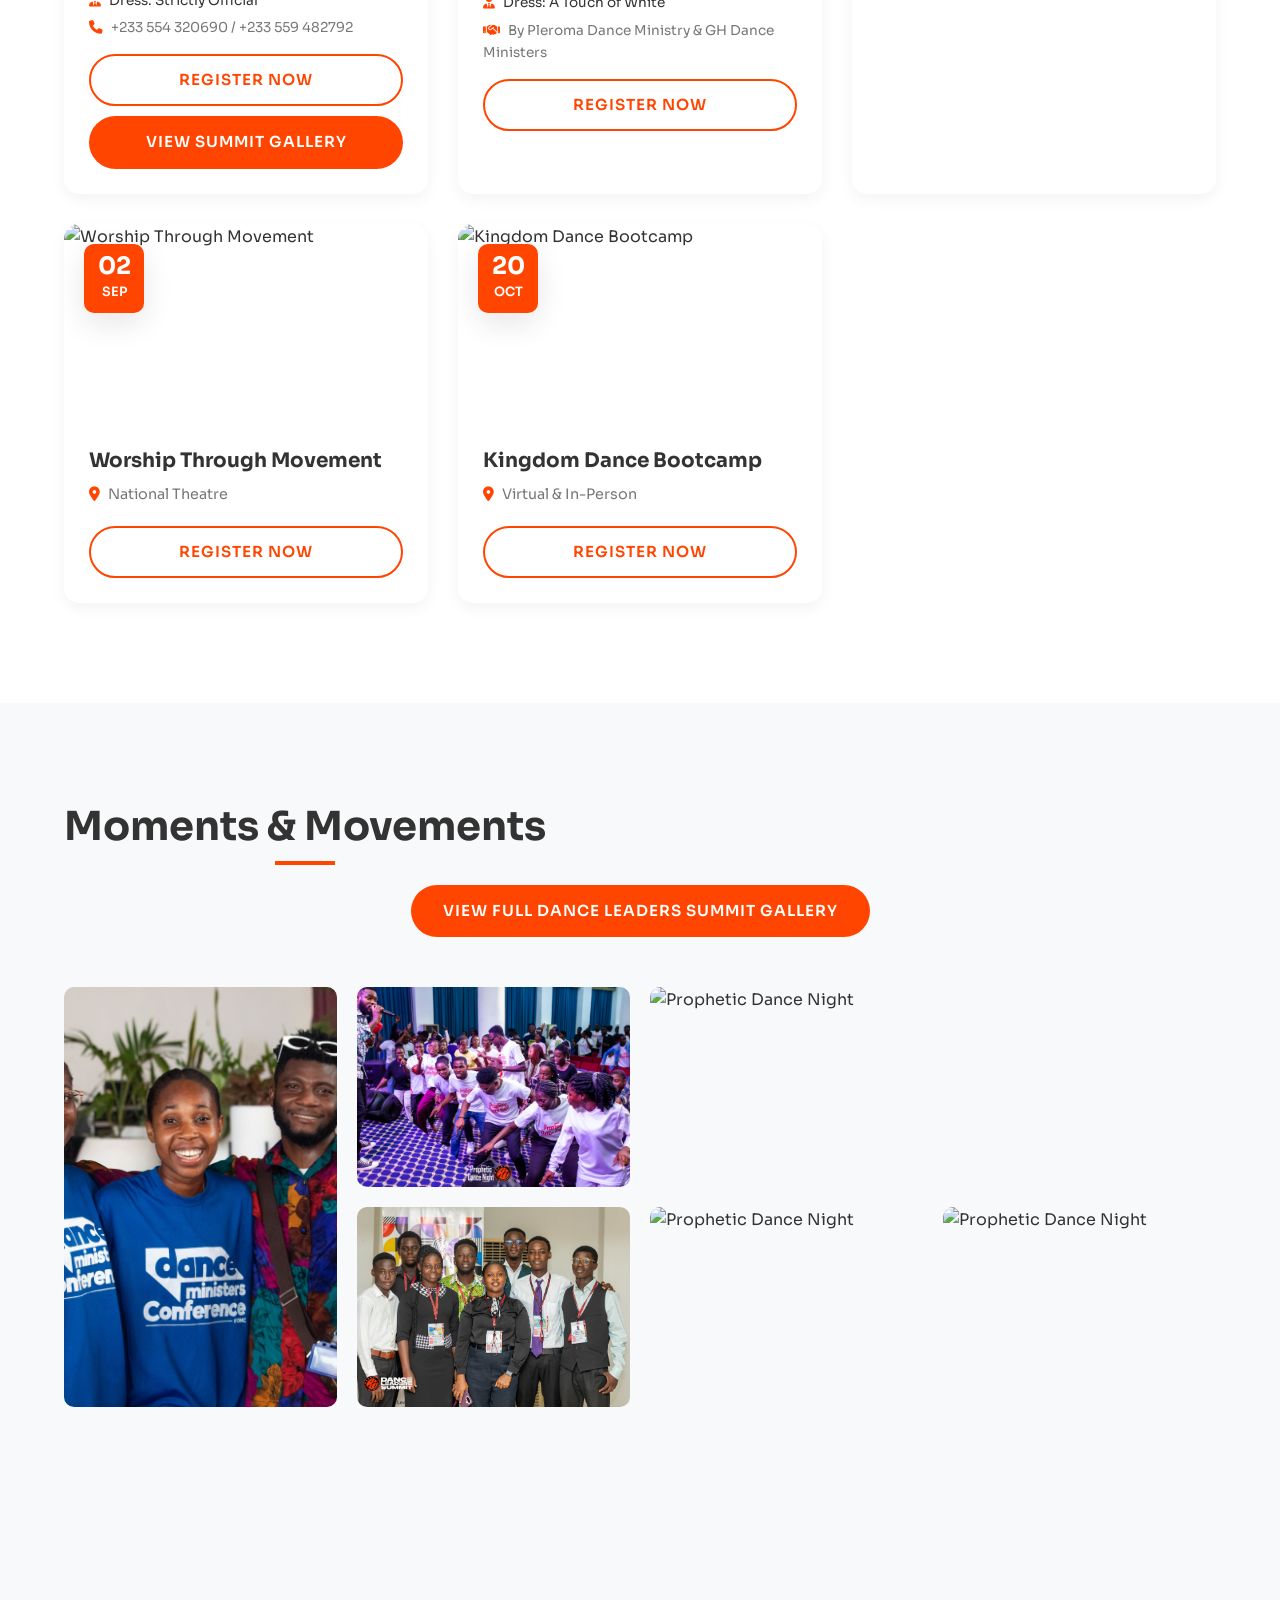
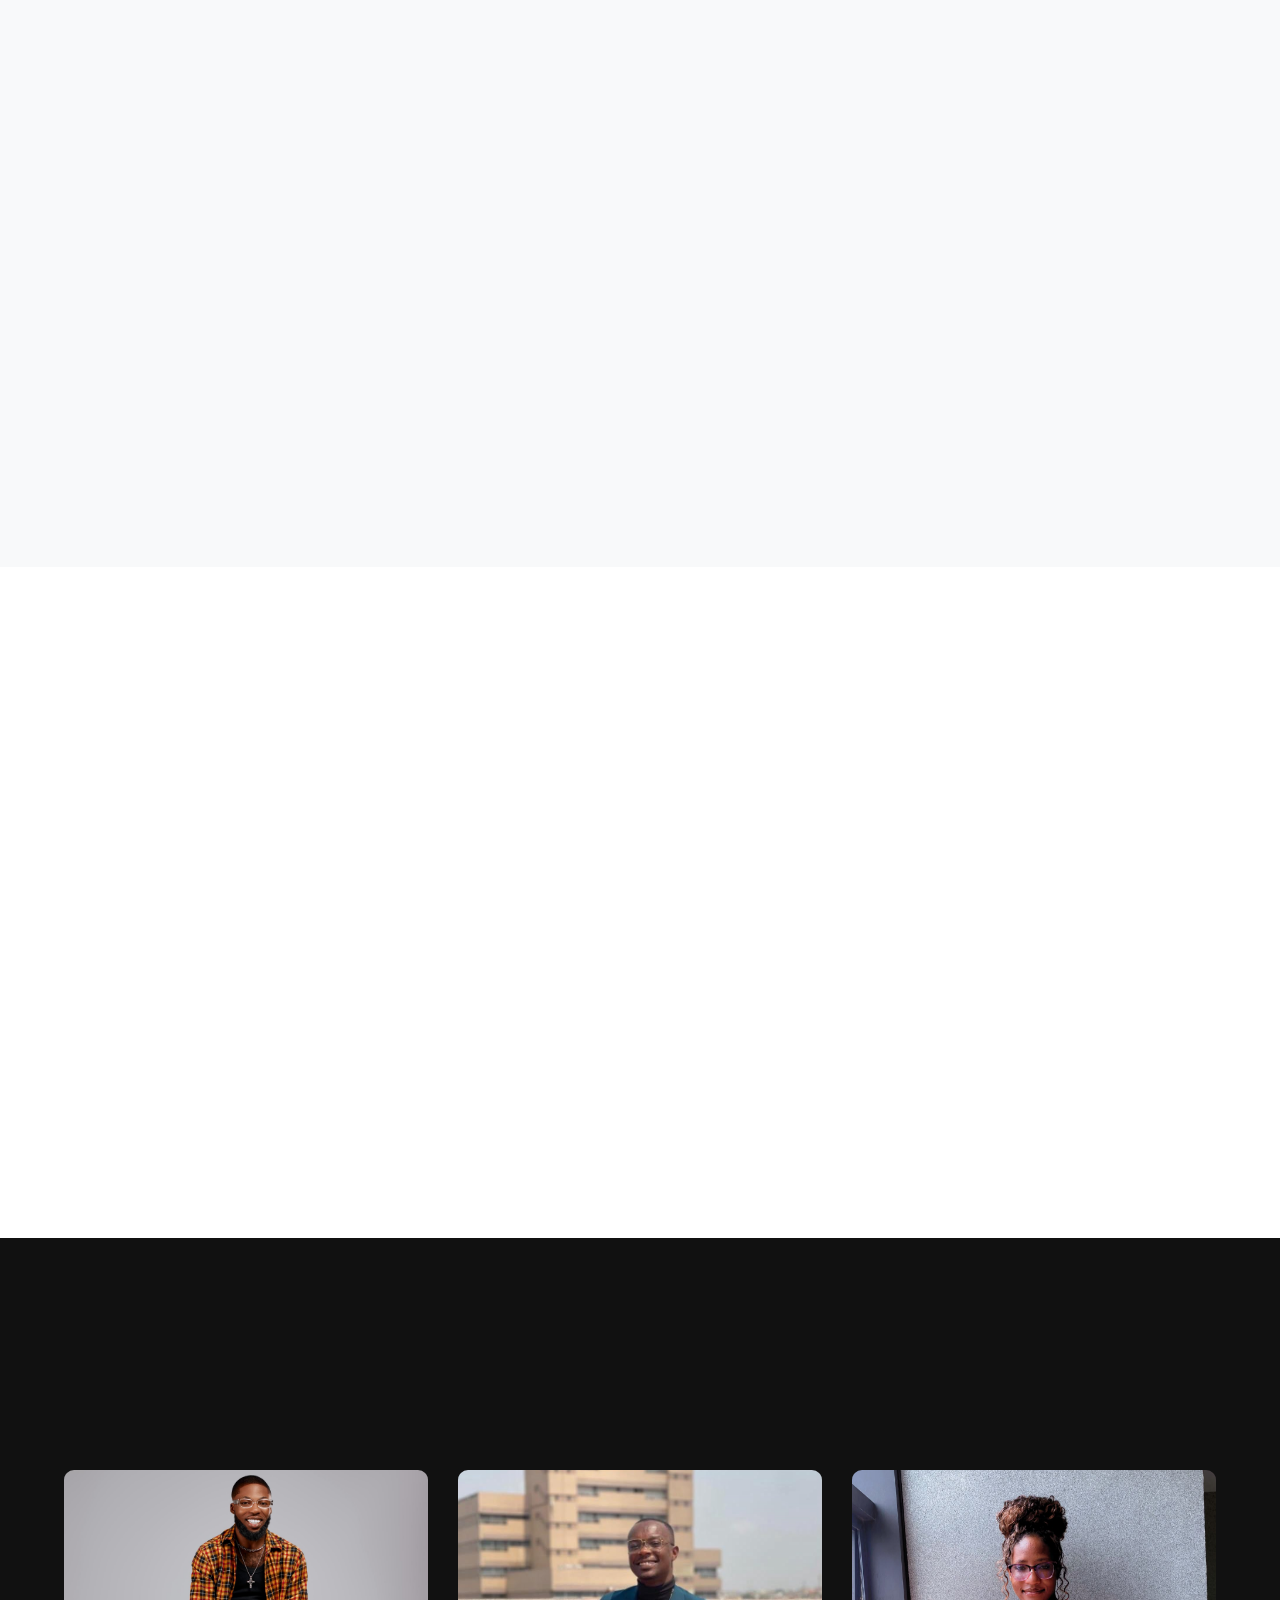
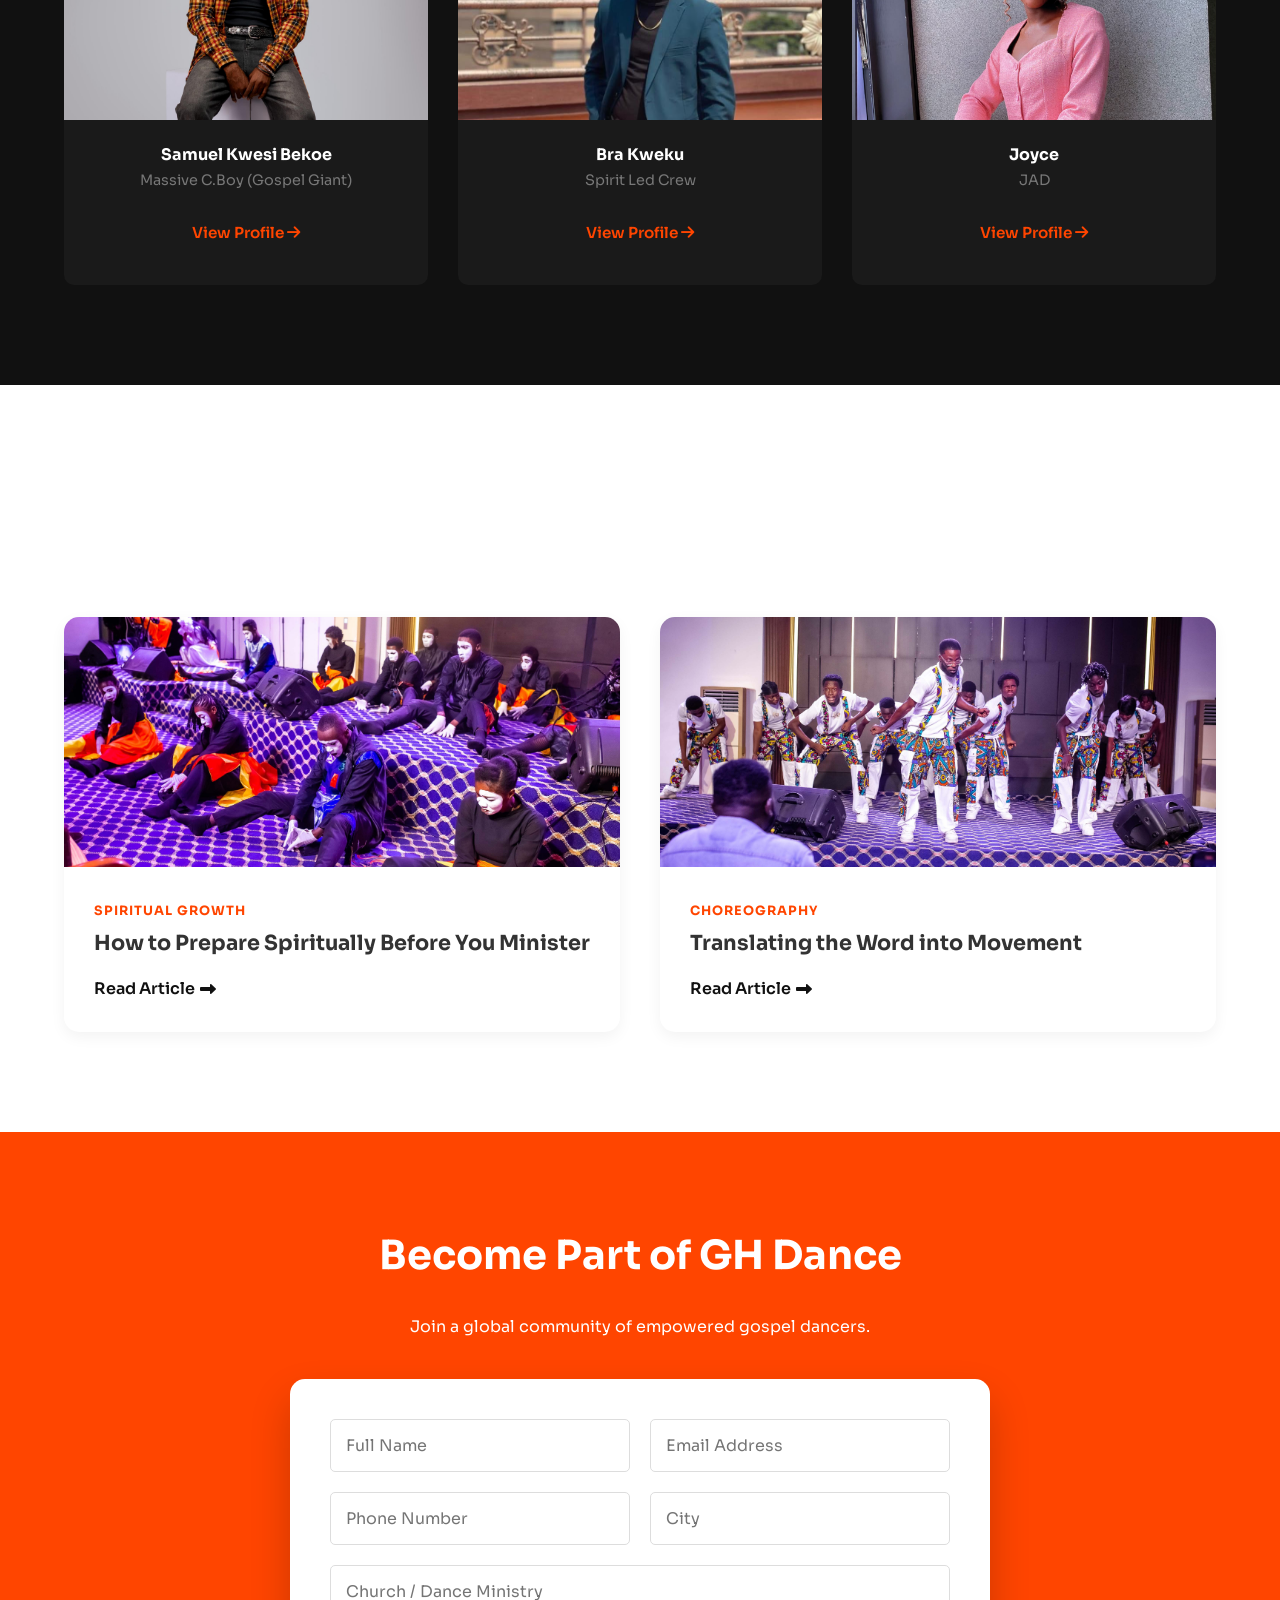
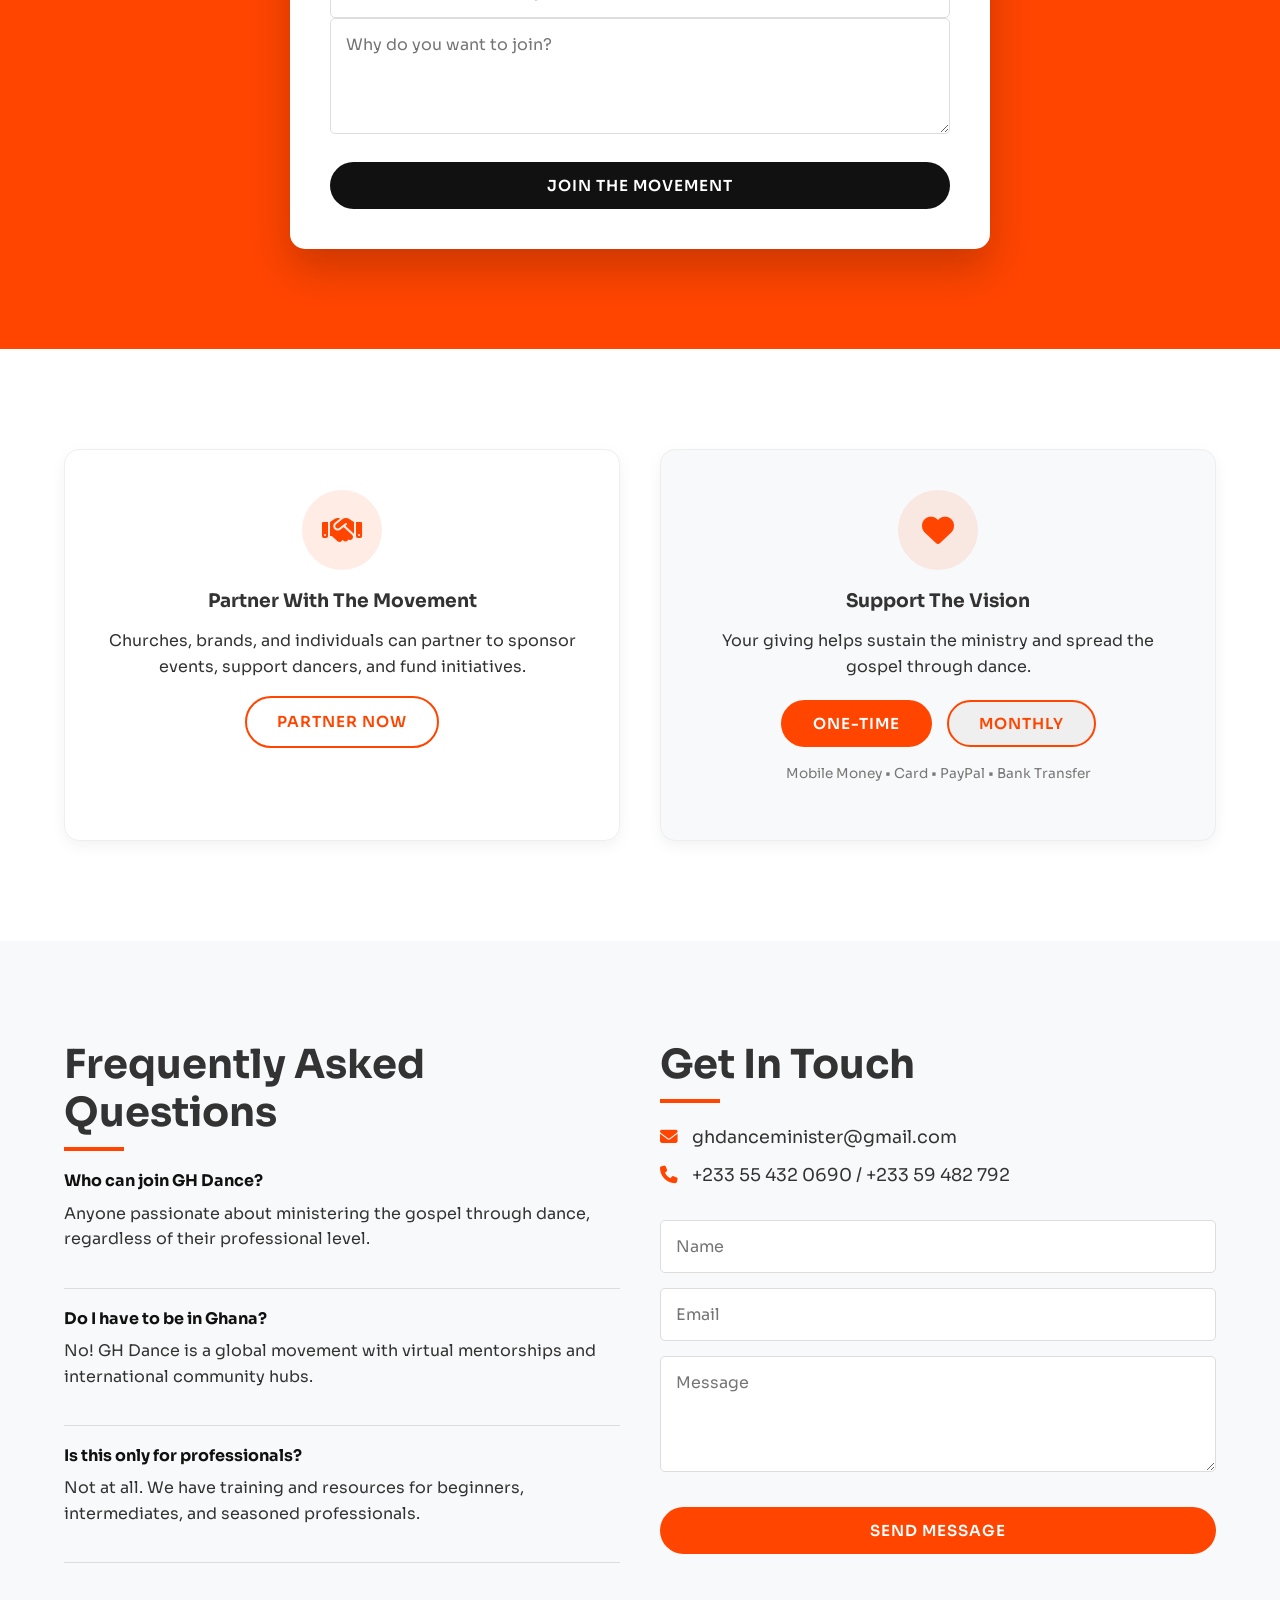
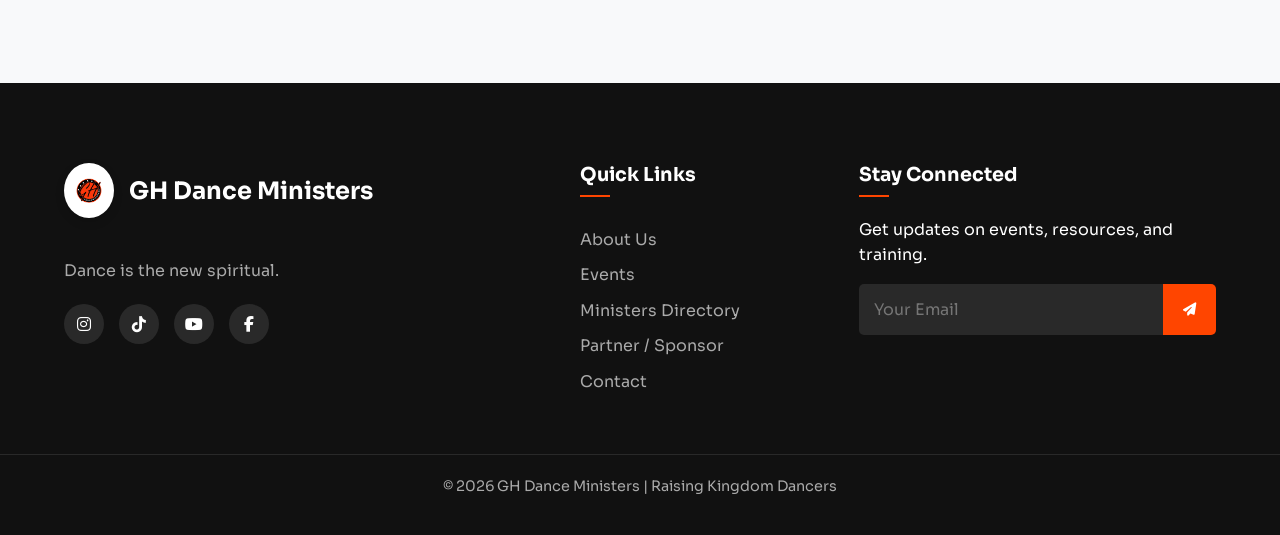
==== commit 0c527288: "Update Abi Mime testimony text" ====
--- a/index.html
+++ b/index.html
@@ -413,7 +413,7 @@
                         </div>
                     </div>
                     <div class="testimony-card">
-                        <p class="quote">"It has strengthened my ministry.<br>It has helped me grow spiritually.<br>It has drawn me closer to God"</p>
+                        <p class="quote">"GH Dance has strengthened my ministry, deepened my spiritual growth, and brought me into a closer relationship with God. It has also connected me with a community of passionate worshippers committed to advancing God's Kingdom through dance. 🙏"</p>
                         <div class="testifier">
                             <img src="abi-mime.jpg" alt="Abi Mime" style="object-fit: cover; object-position: center 15%;">
                             <div>
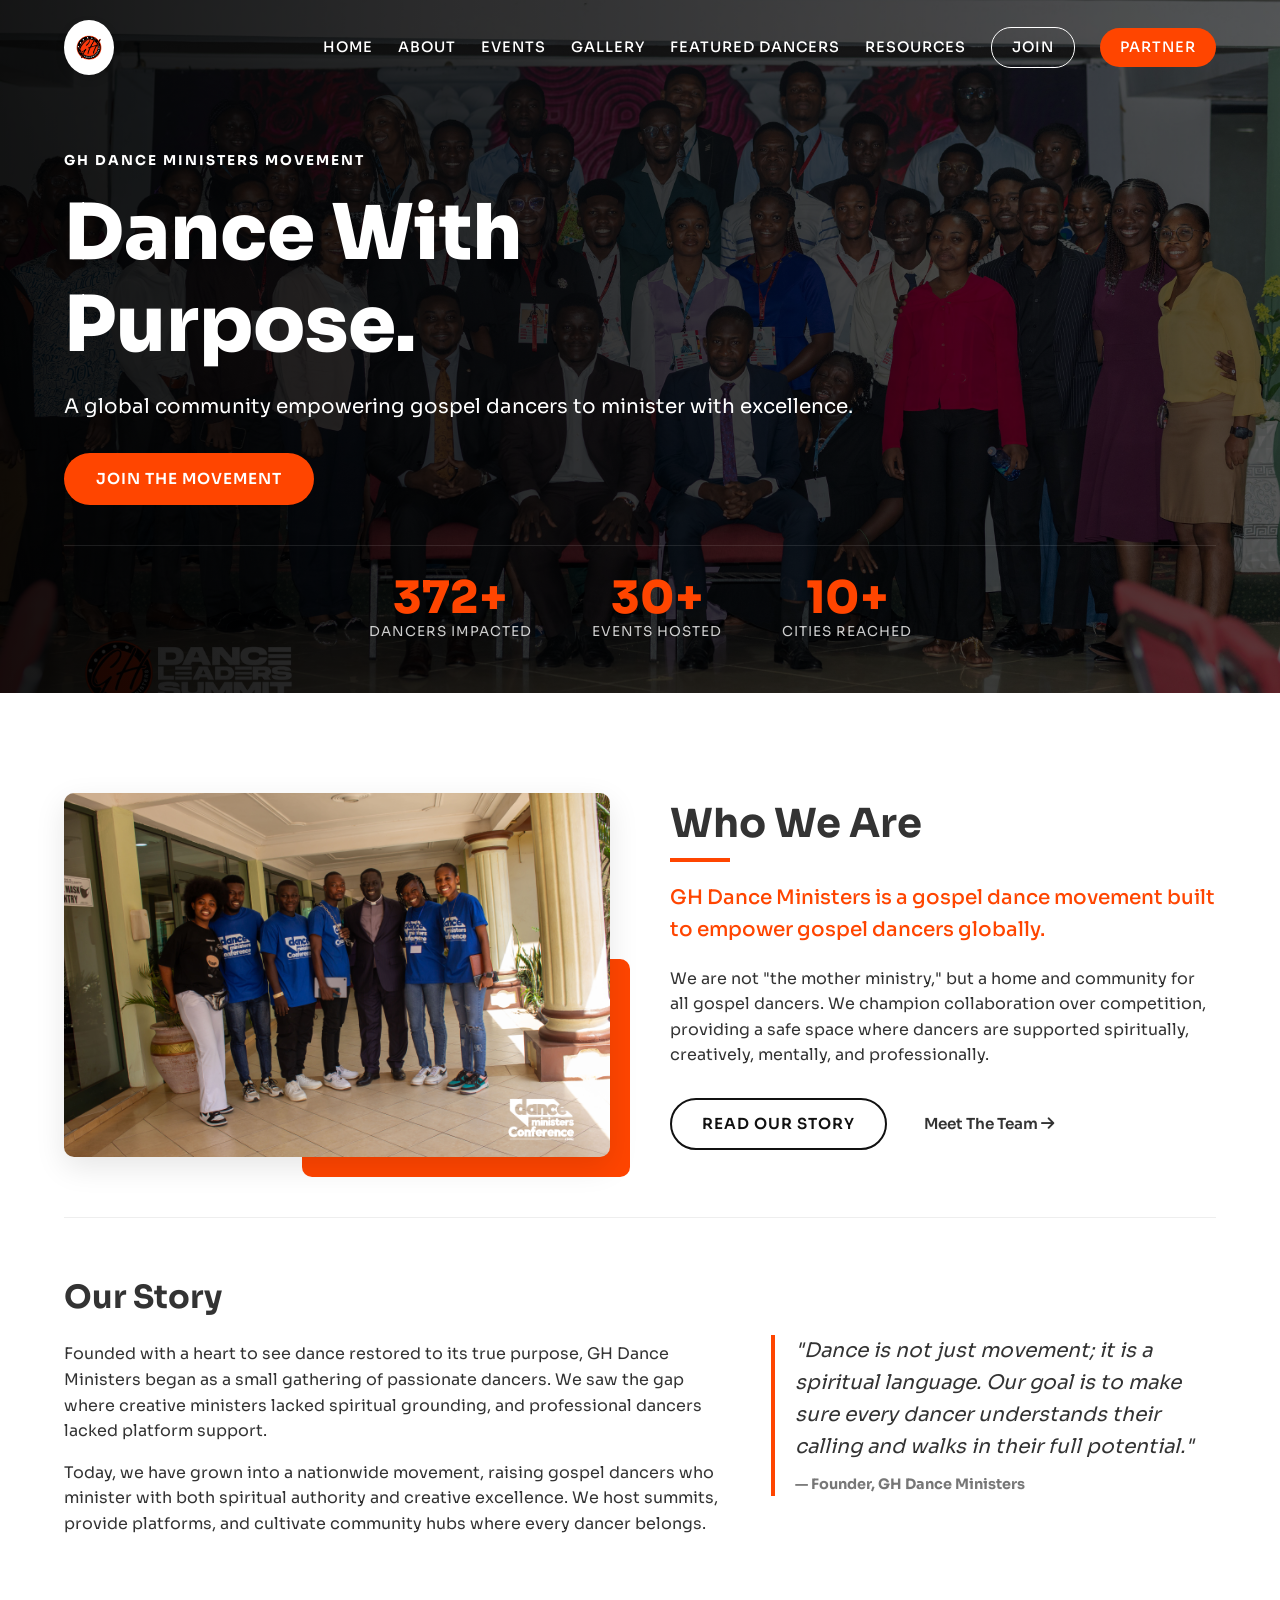
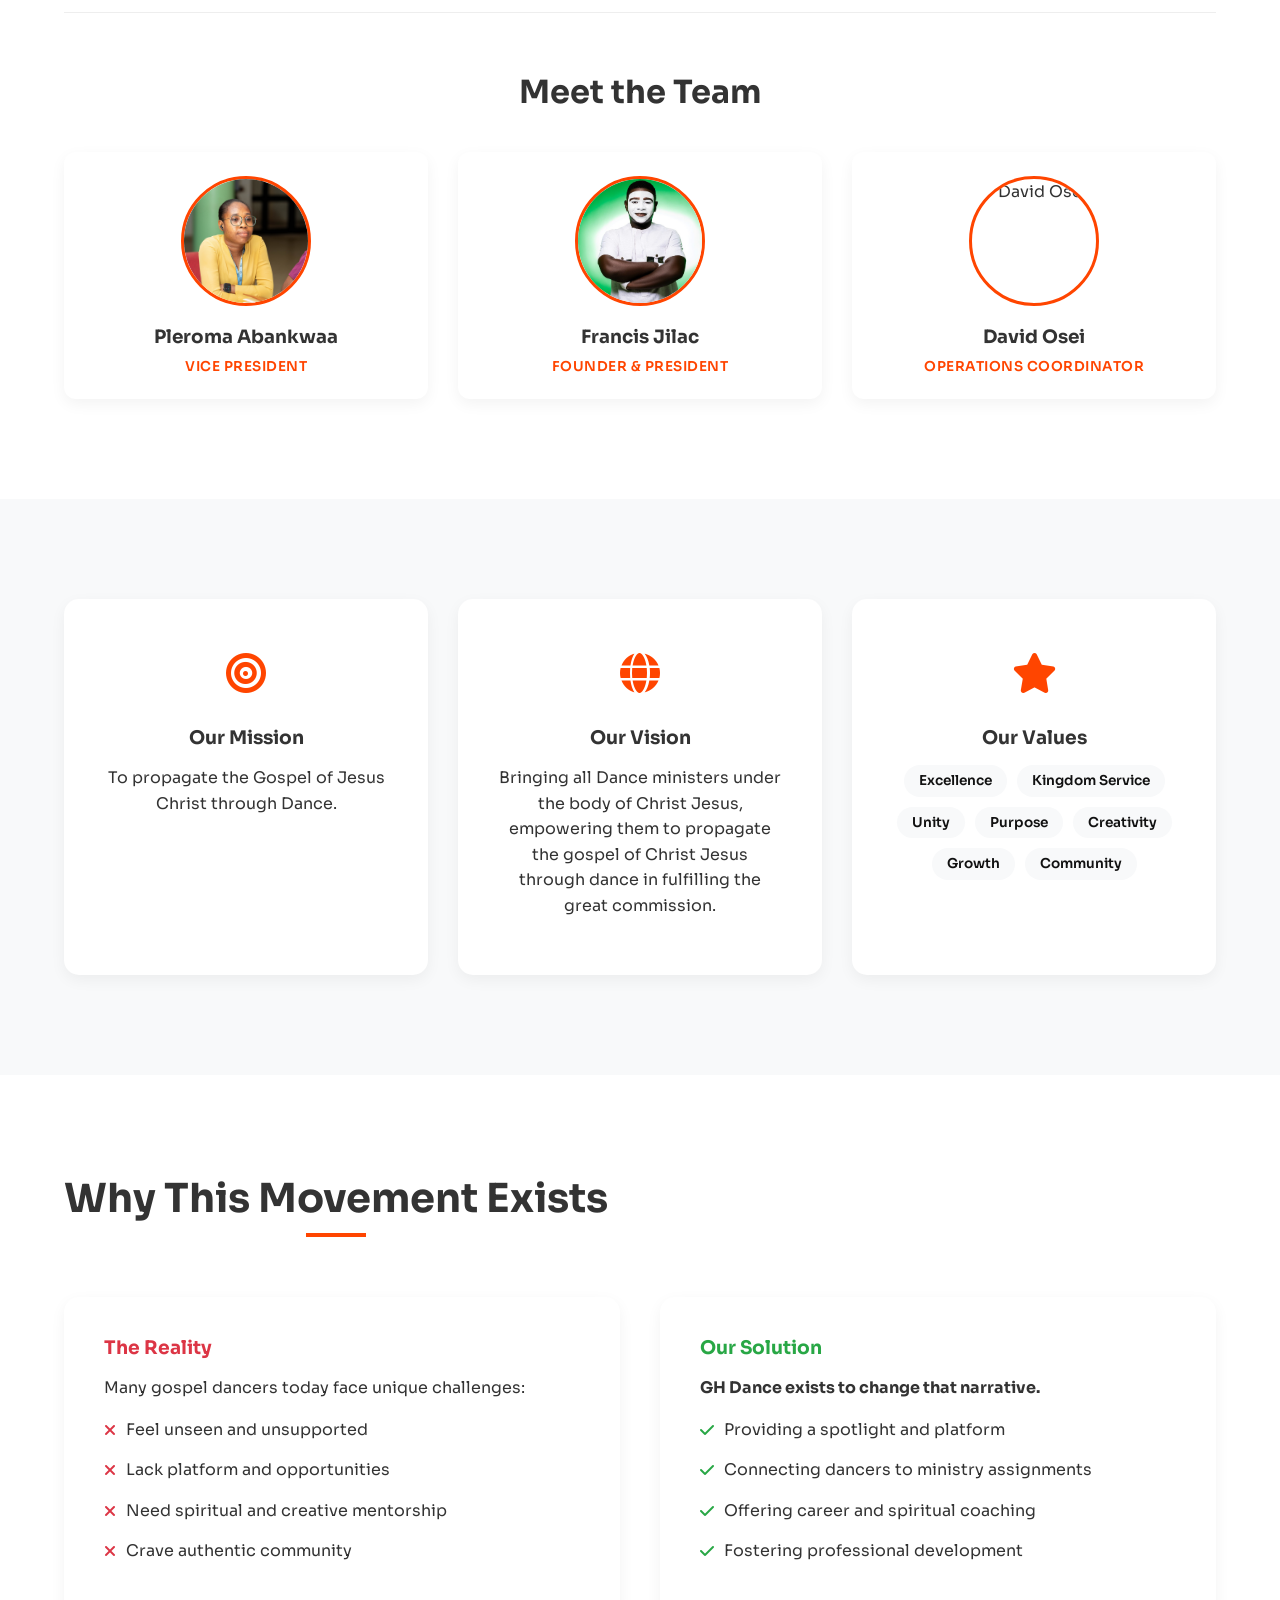
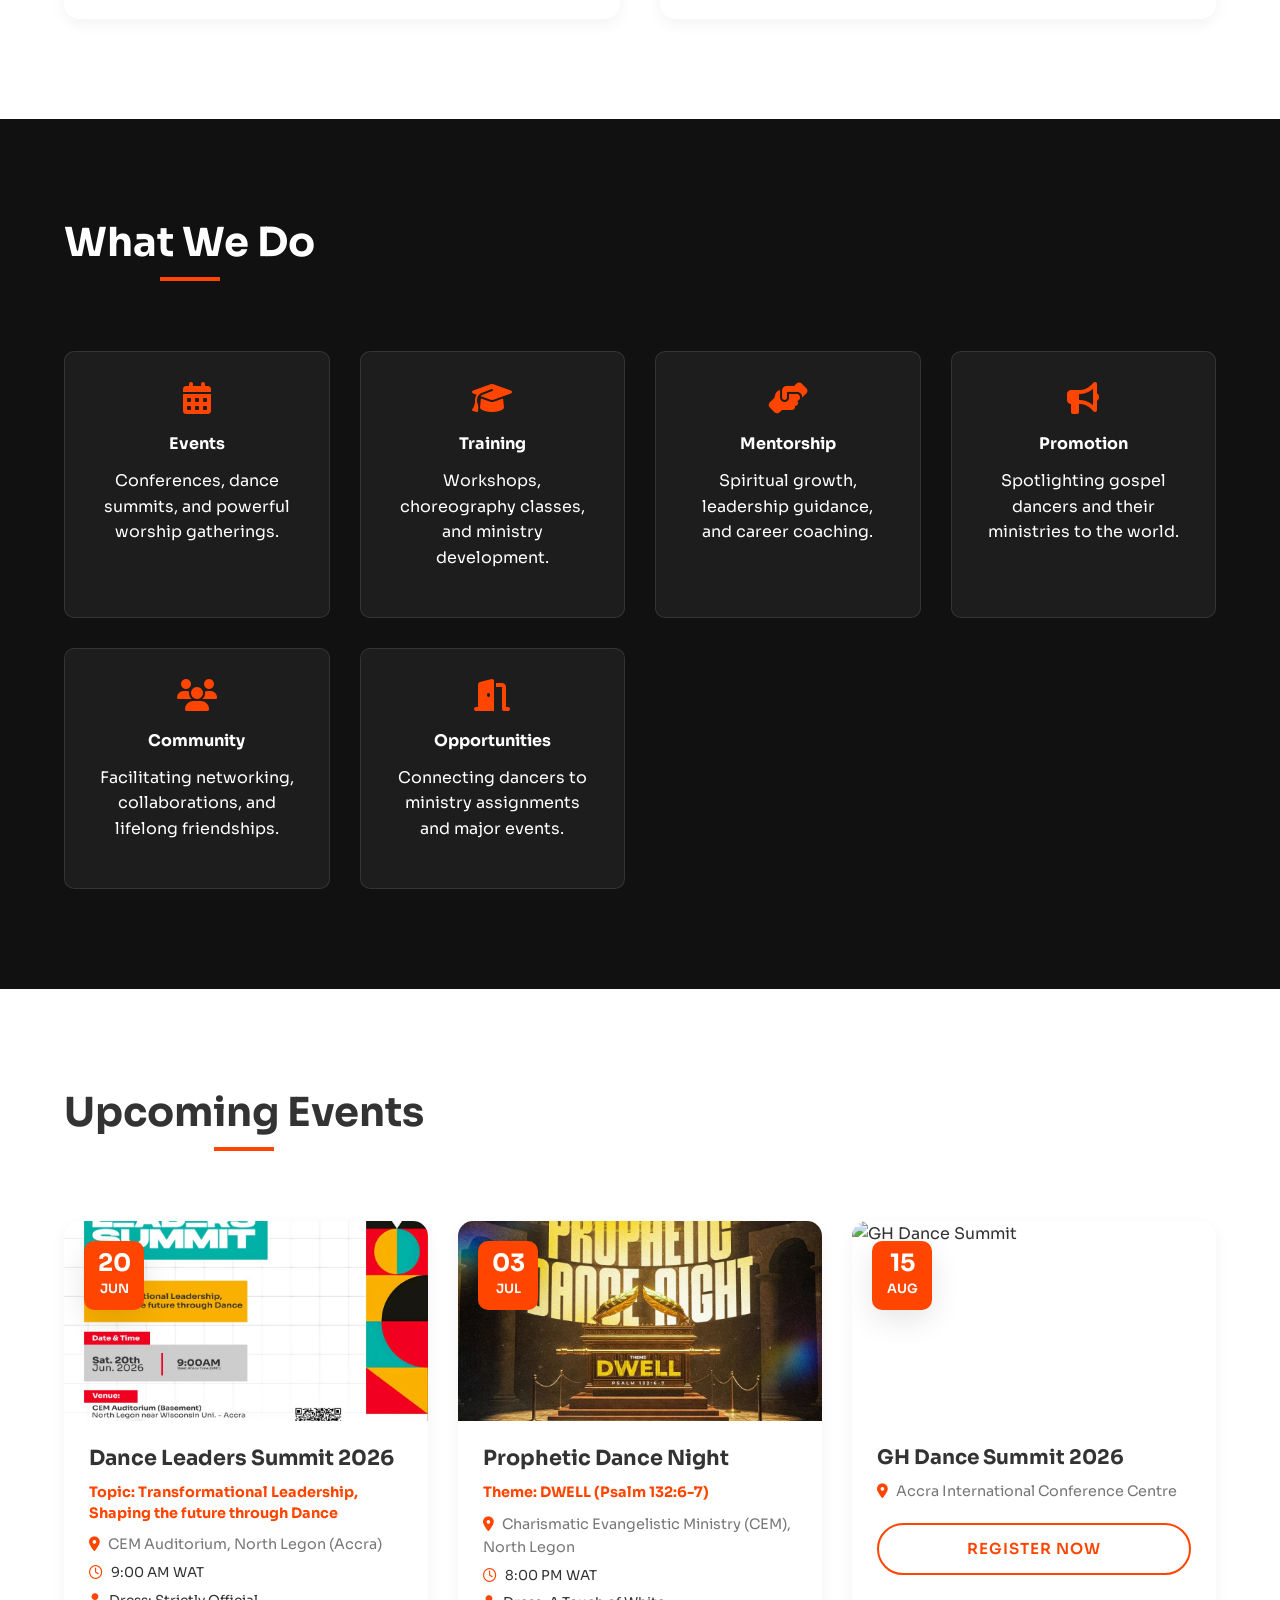
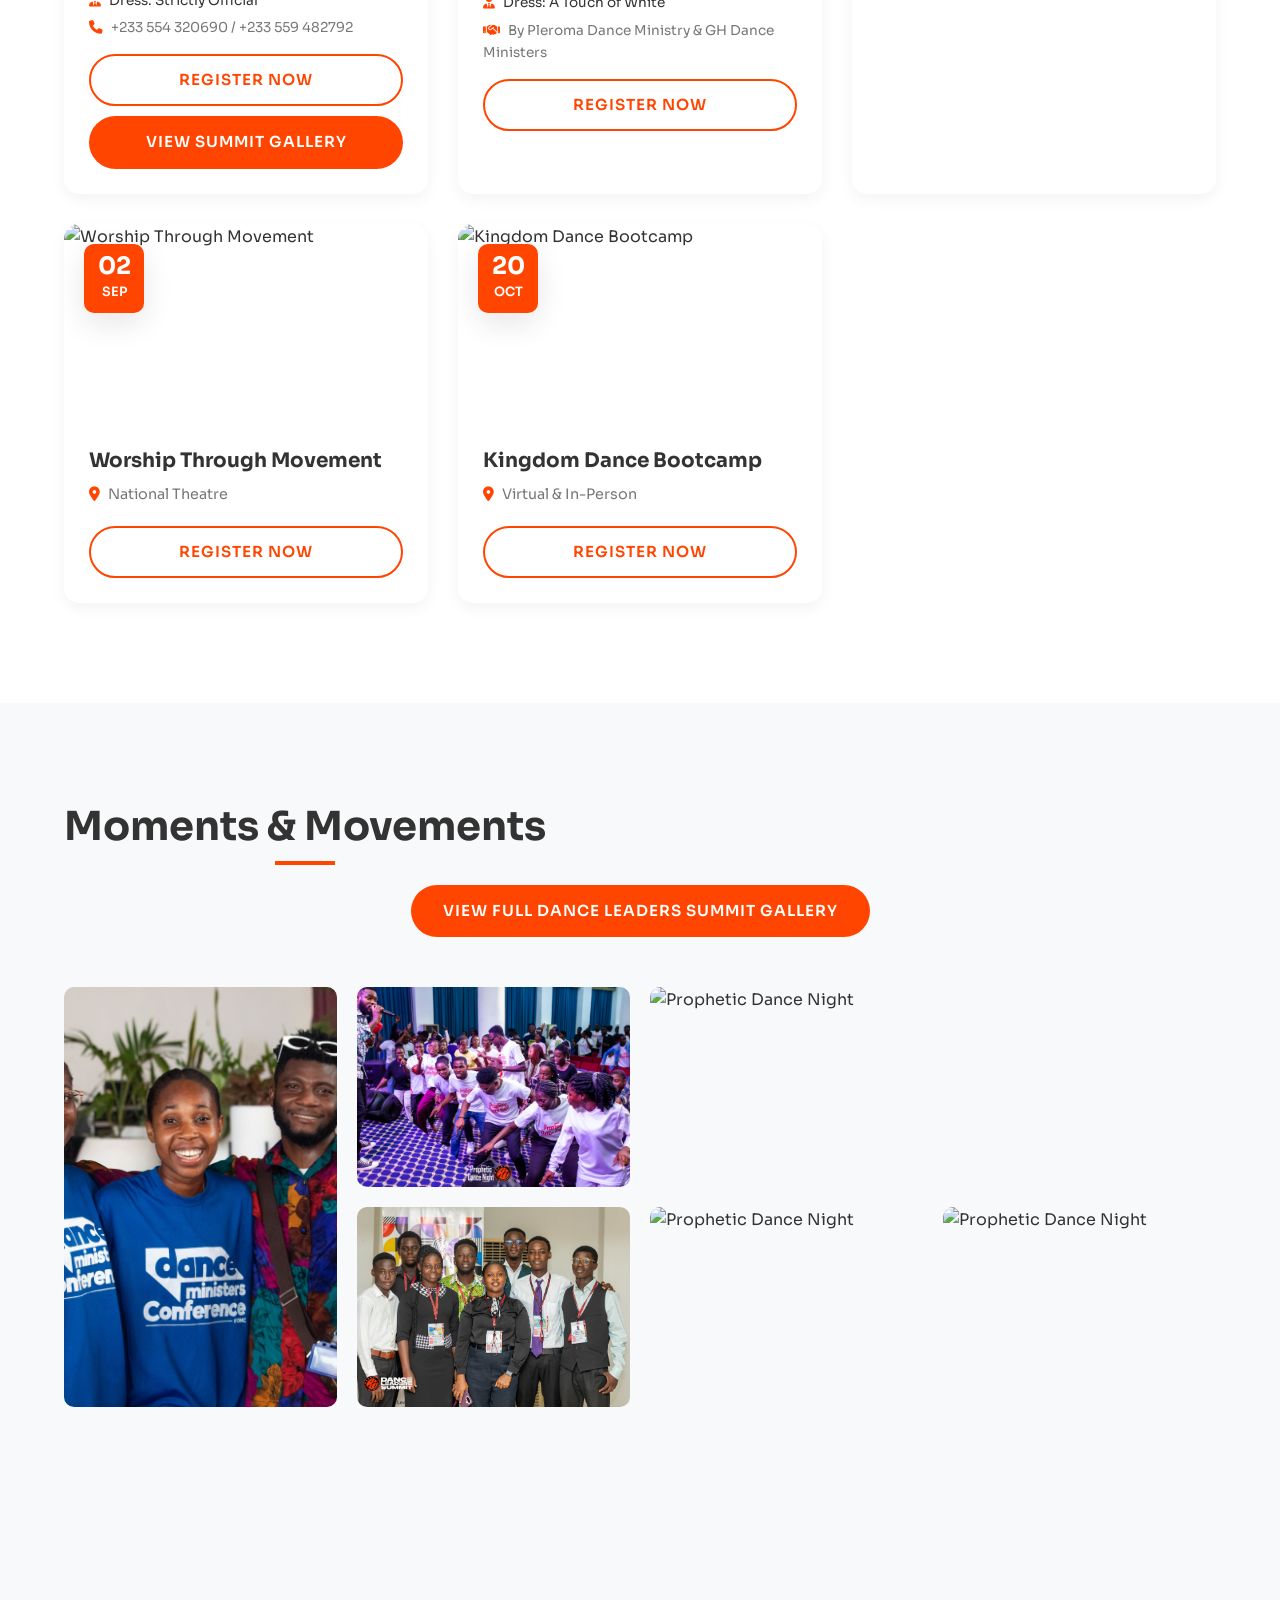
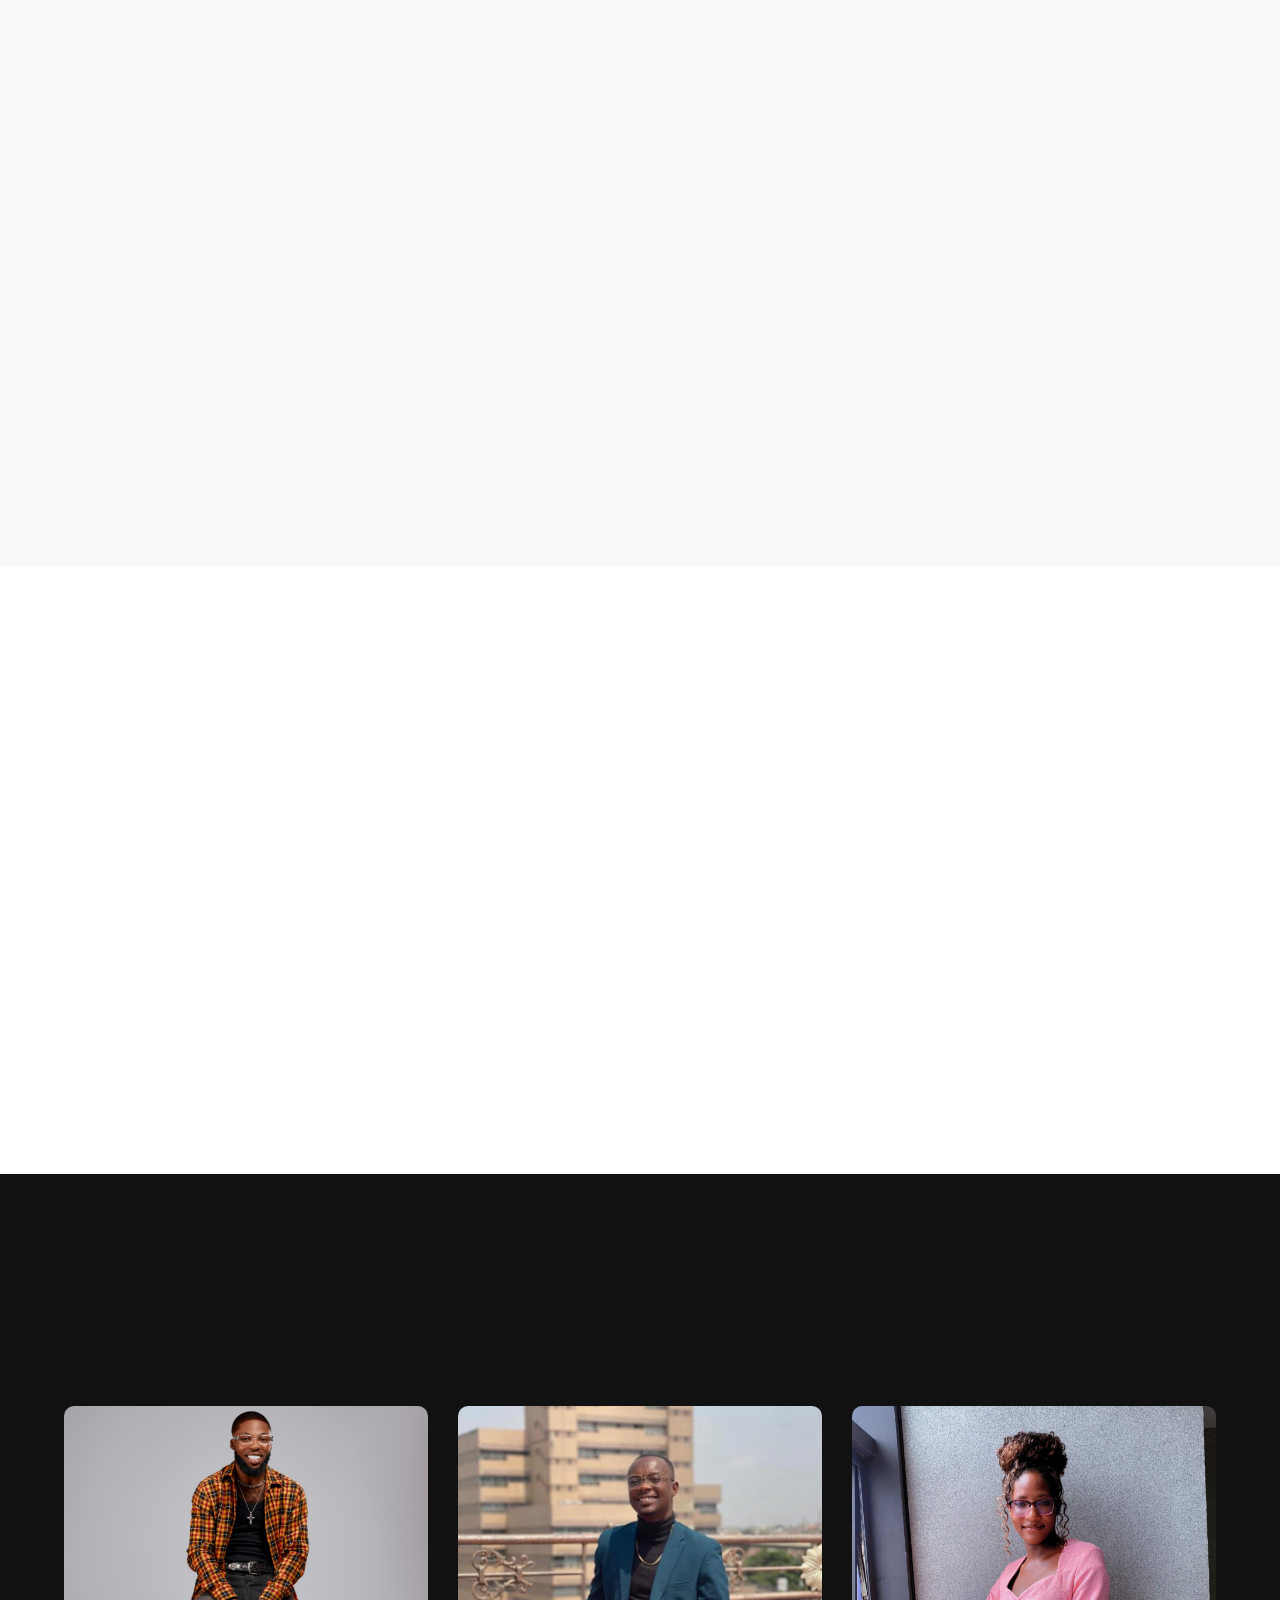
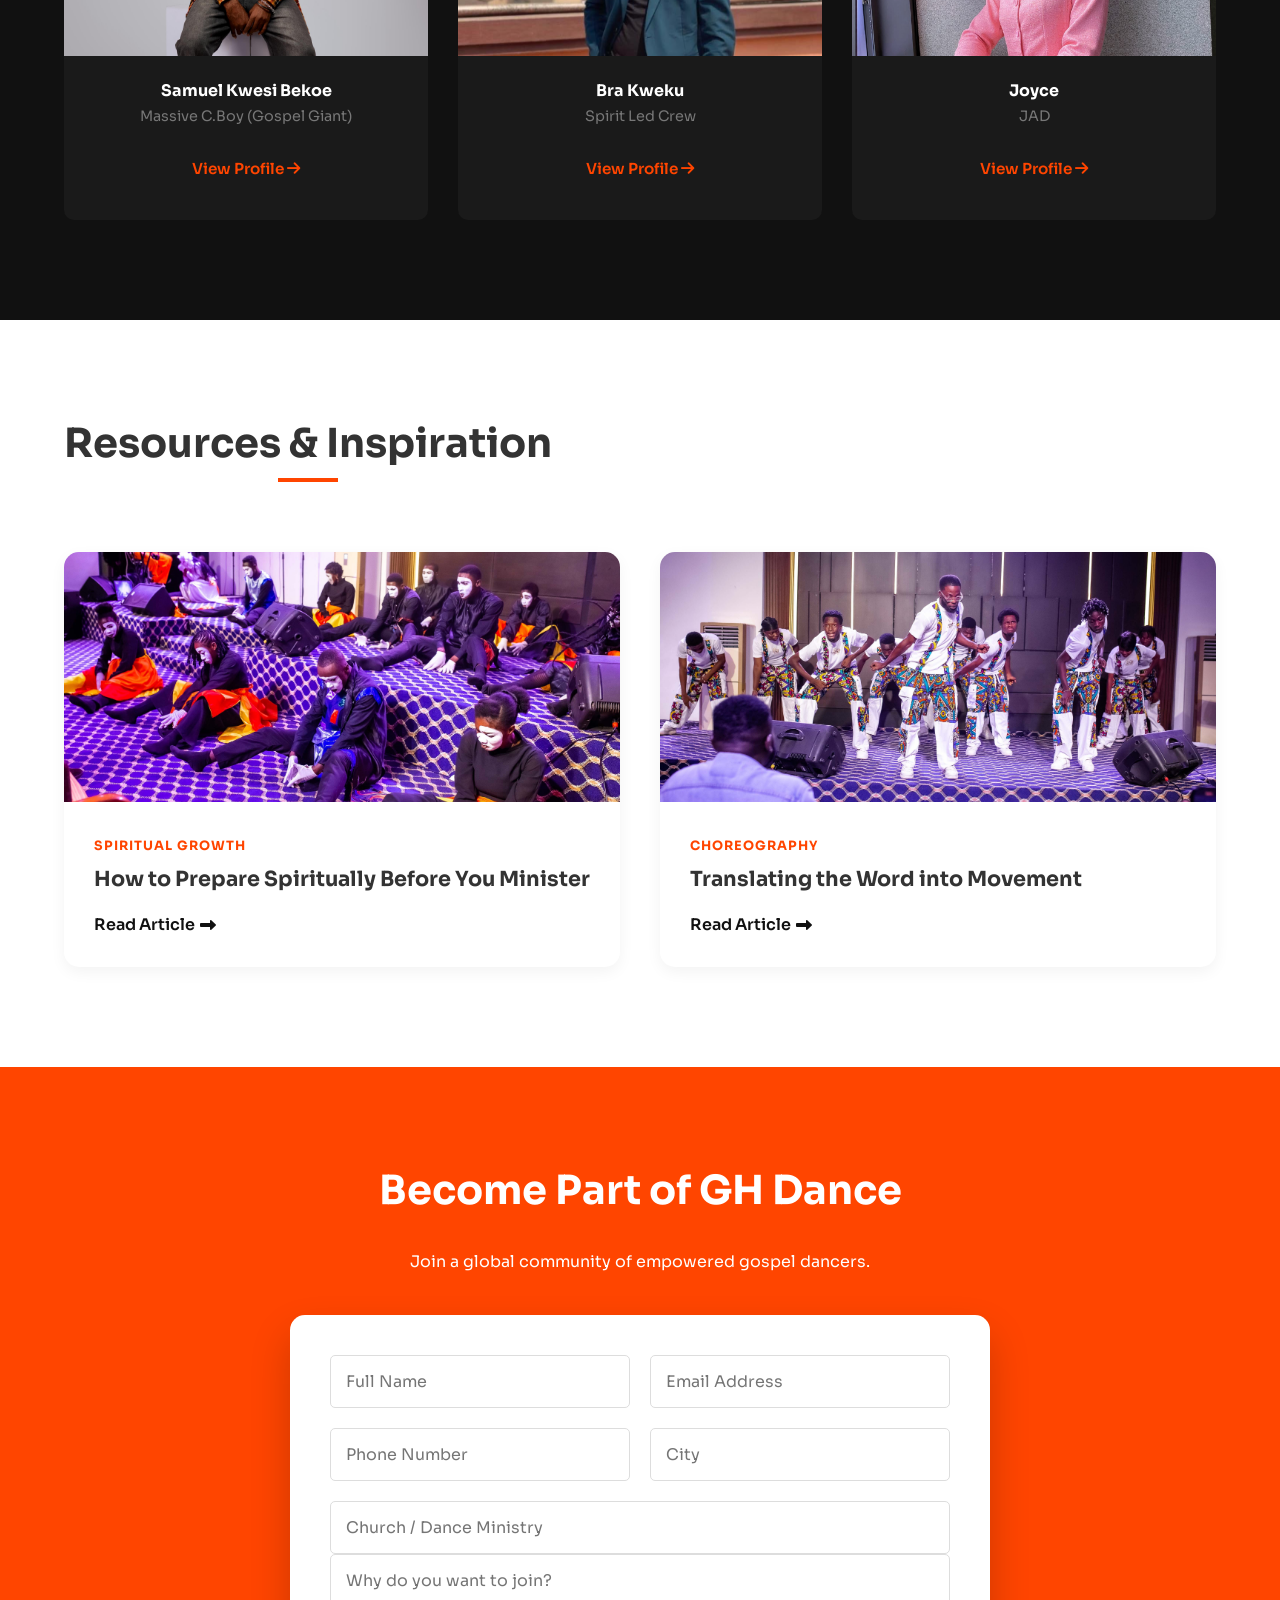
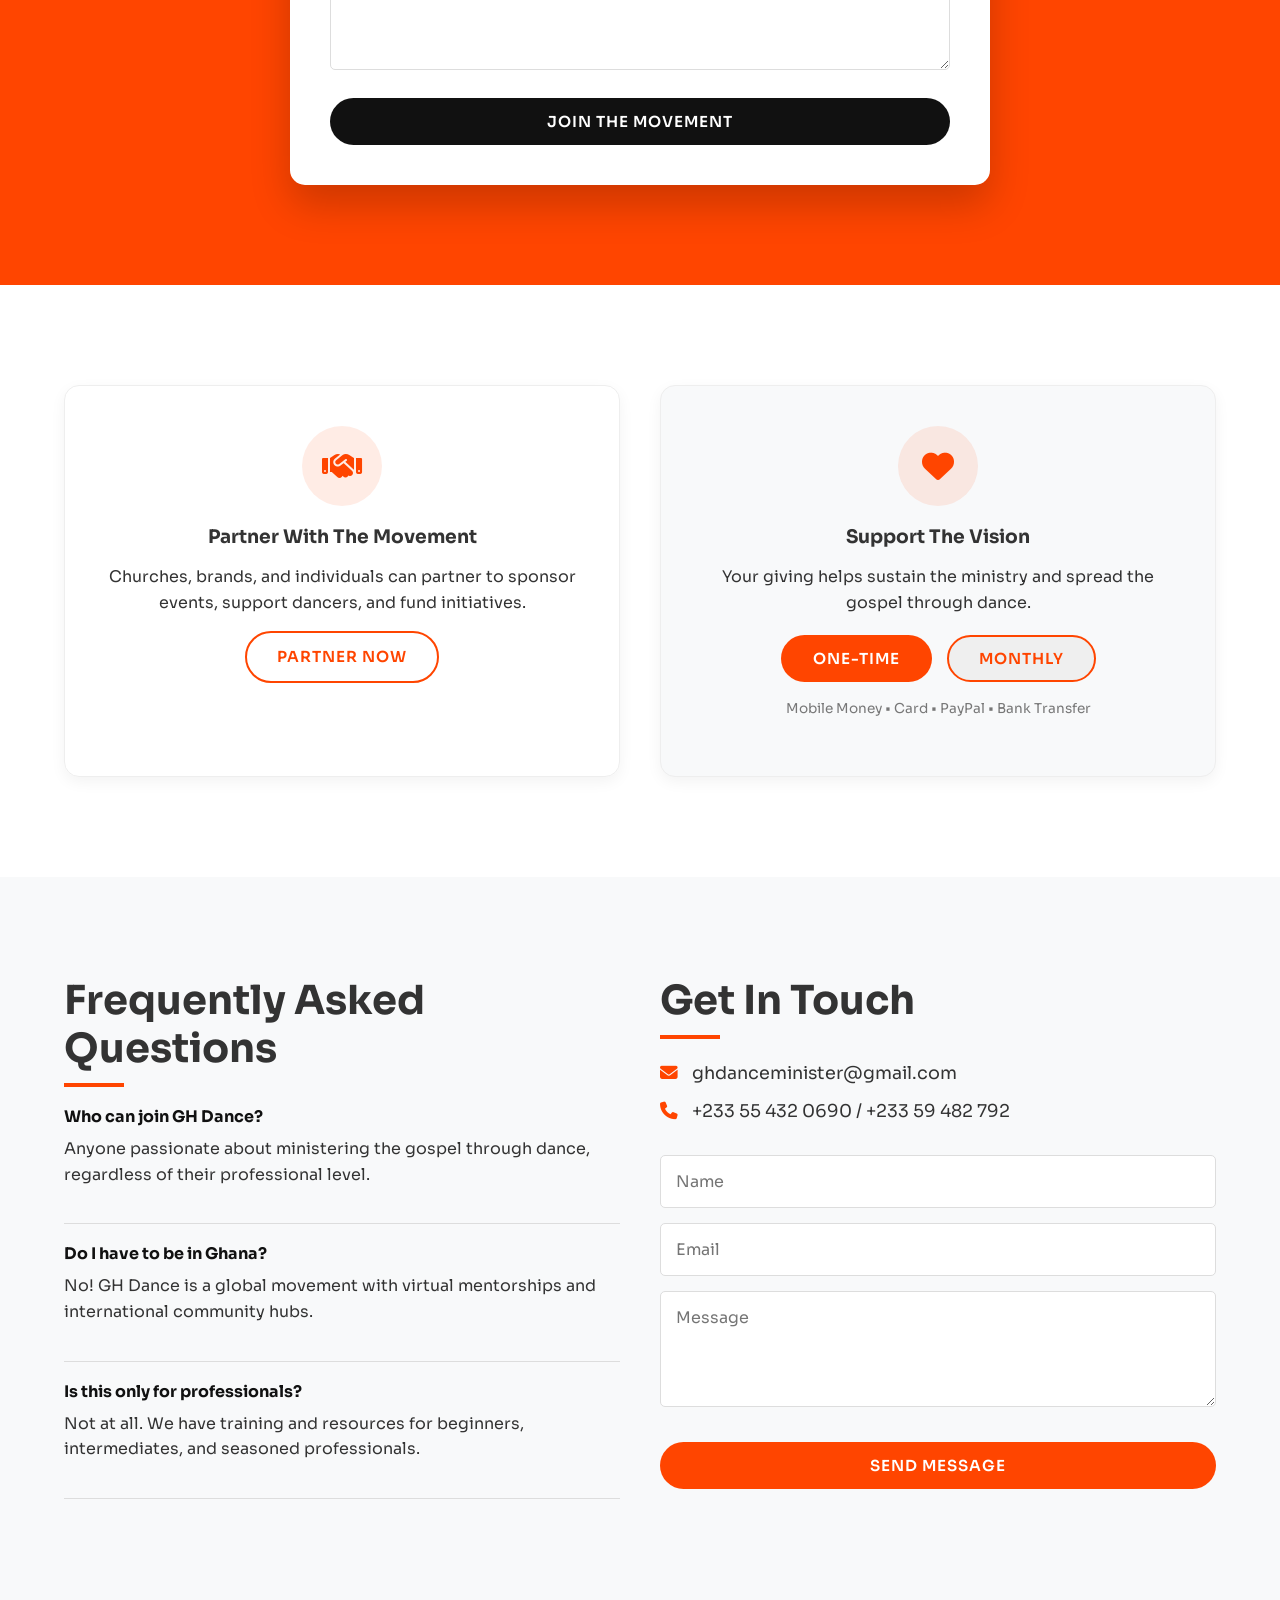
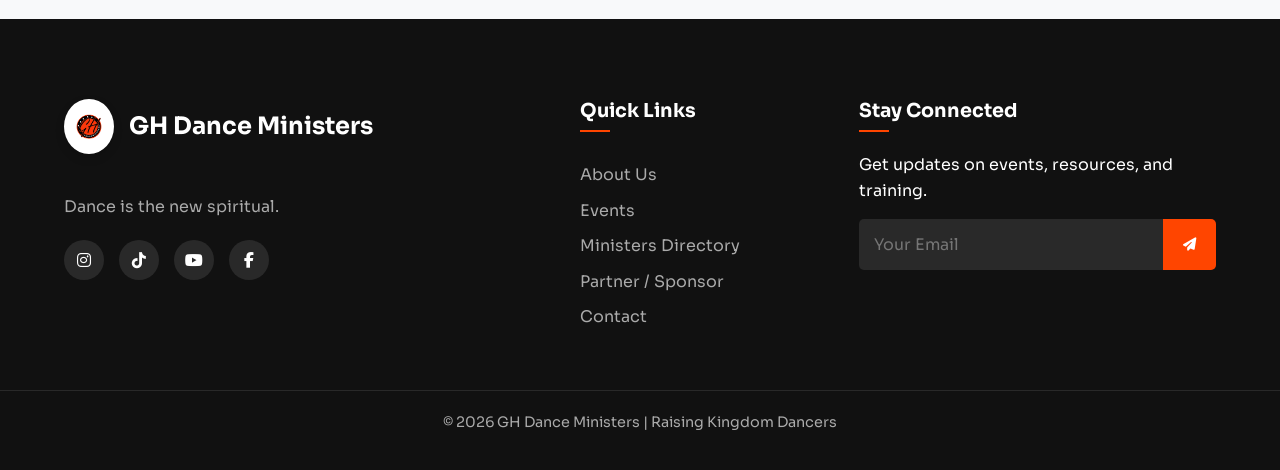
==== commit 681f88d8: "Add Mawubi testimony and enable smooth swipe on testimonies" ====
--- a/index.html
+++ b/index.html
@@ -422,6 +422,16 @@
                             </div>
                         </div>
                     </div>
+                    <div class="testimony-card">
+                        <p class="quote">"My dance has been shaped and improved greatly through Gh Dance seminars, dance workshops,conferences and events. Every exposure and impact comes from meeting new people, collaborating and making positive friends. In all Gh Dance is my family. <br><br>Gh Dance : Dance is the New Spiritual"</p>
+                        <div class="testifier">
+                            <img src="mawubi.jpg" alt="Mawubi" style="object-fit: cover; object-position: center 15%;">
+                            <div>
+                                <h4>Mawubi</h4>
+                                <span>Dance Minister</span>
+                            </div>
+                        </div>
+                    </div>
                 </div>
             </div>
         </section>
--- a/style.css
+++ b/style.css
@@ -854,13 +854,25 @@
    Testimonials
    ========================================================================== */
 .testimony-grid {
-    display: grid;
-    grid-template-columns: repeat(auto-fit, minmax(350px, 1fr));
+    display: flex;
+    overflow-x: auto;
+    scroll-snap-type: x mandatory;
     gap: 40px;
     margin-top: 50px;
+    padding-bottom: 20px;
+    -webkit-overflow-scrolling: touch;
+    -ms-overflow-style: none; /* IE and Edge */
+    scrollbar-width: none; /* Firefox */
+}
+
+.testimony-grid::-webkit-scrollbar {
+    display: none; /* Chrome, Safari and Opera */
 }
 
 .testimony-card {
+    min-width: 350px;
+    flex: 0 0 auto;
+    scroll-snap-align: center;
     background: white;
     padding: 40px;
     border-radius: 15px;
@@ -1483,7 +1495,6 @@
 
 @media (max-width: 576px) {
     /* Prevent horizontal scrolling and fix large grid templates */
-    .testimony-grid,
     .blog-grid,
     .event-grid,
     .gallery-grid,
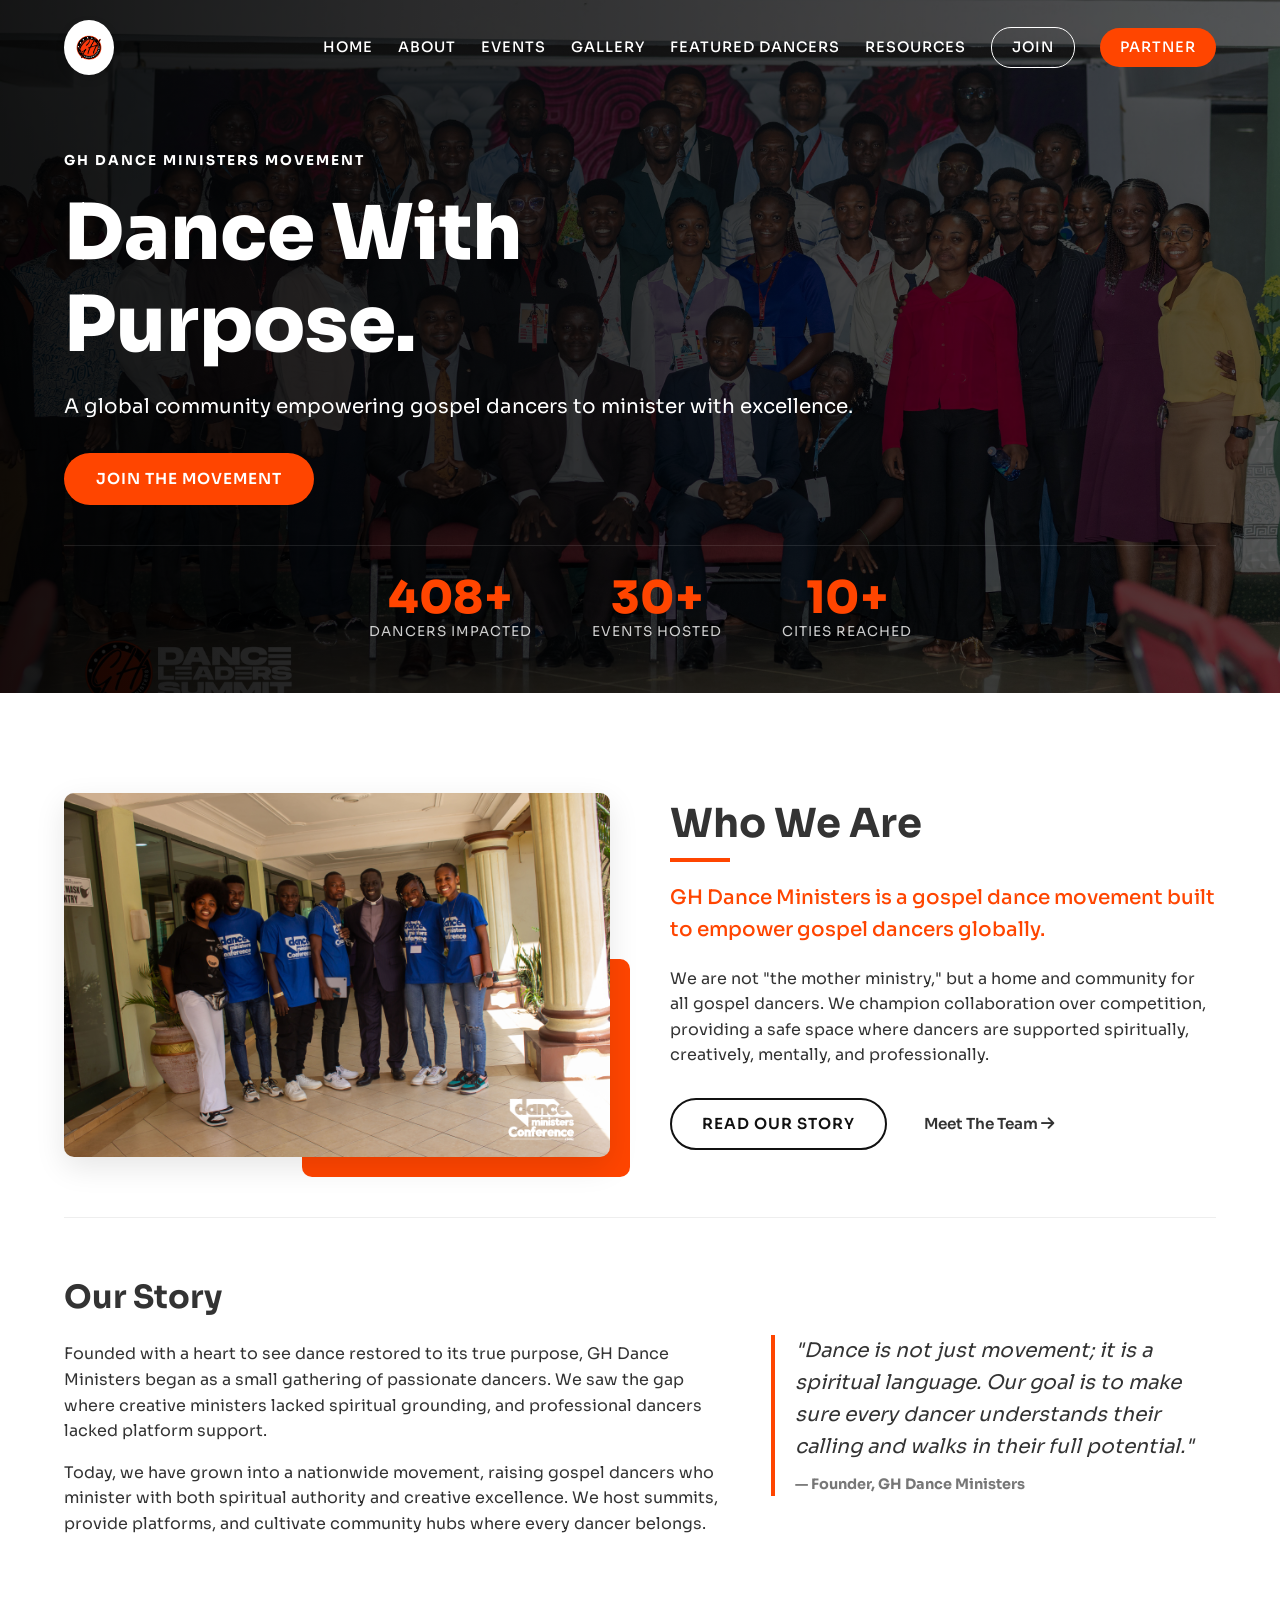
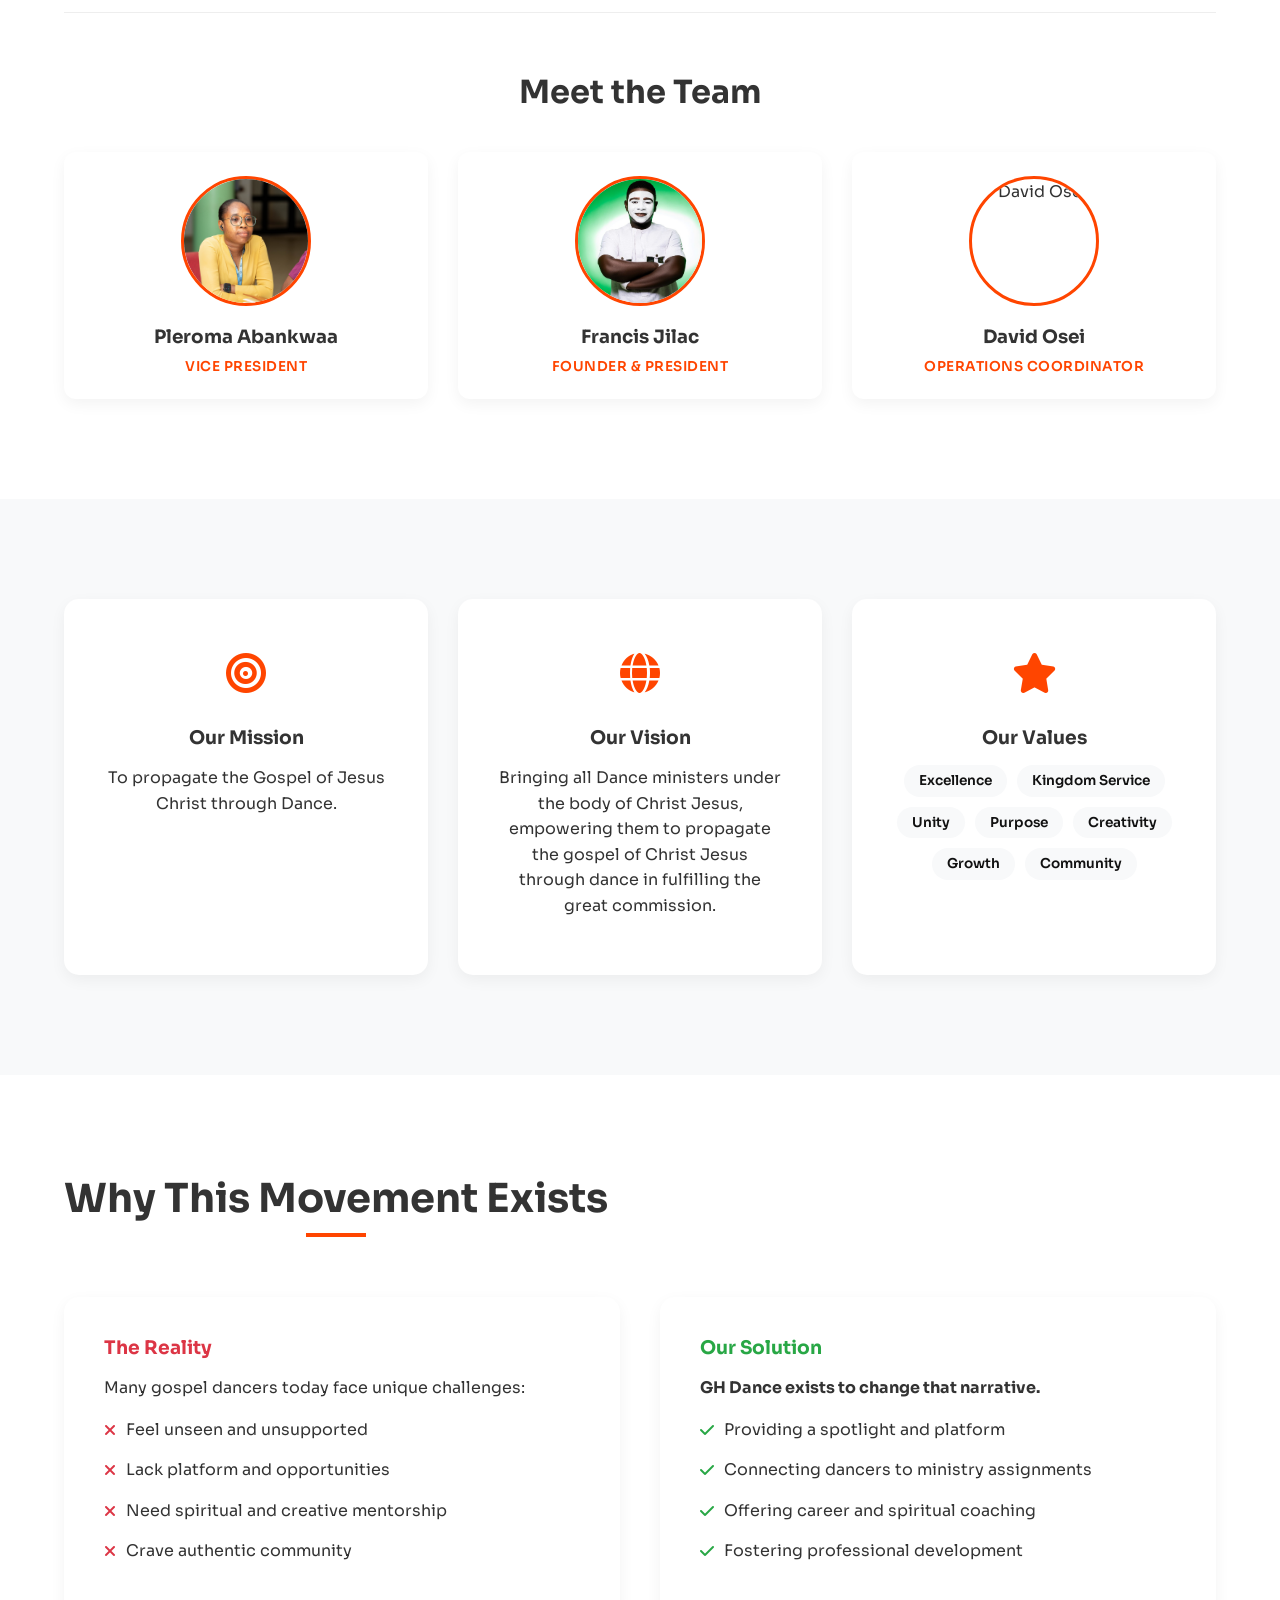
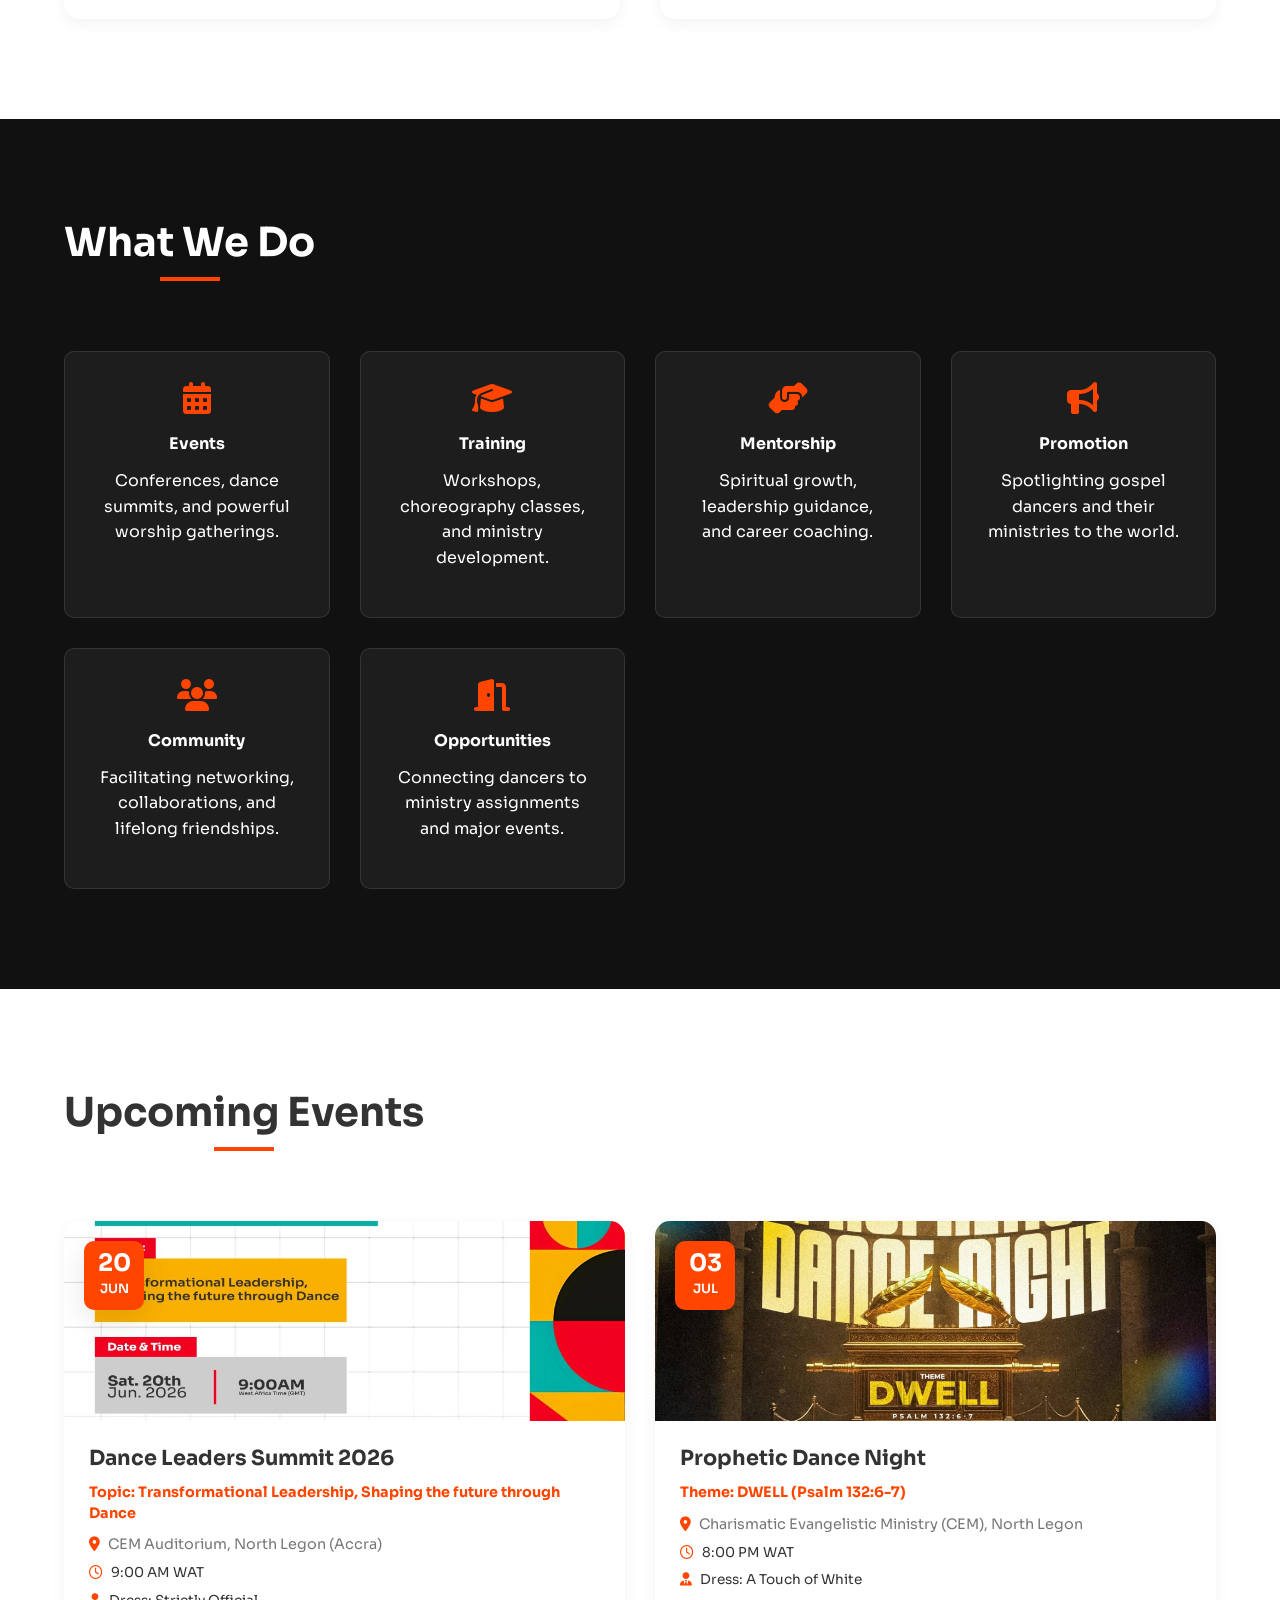
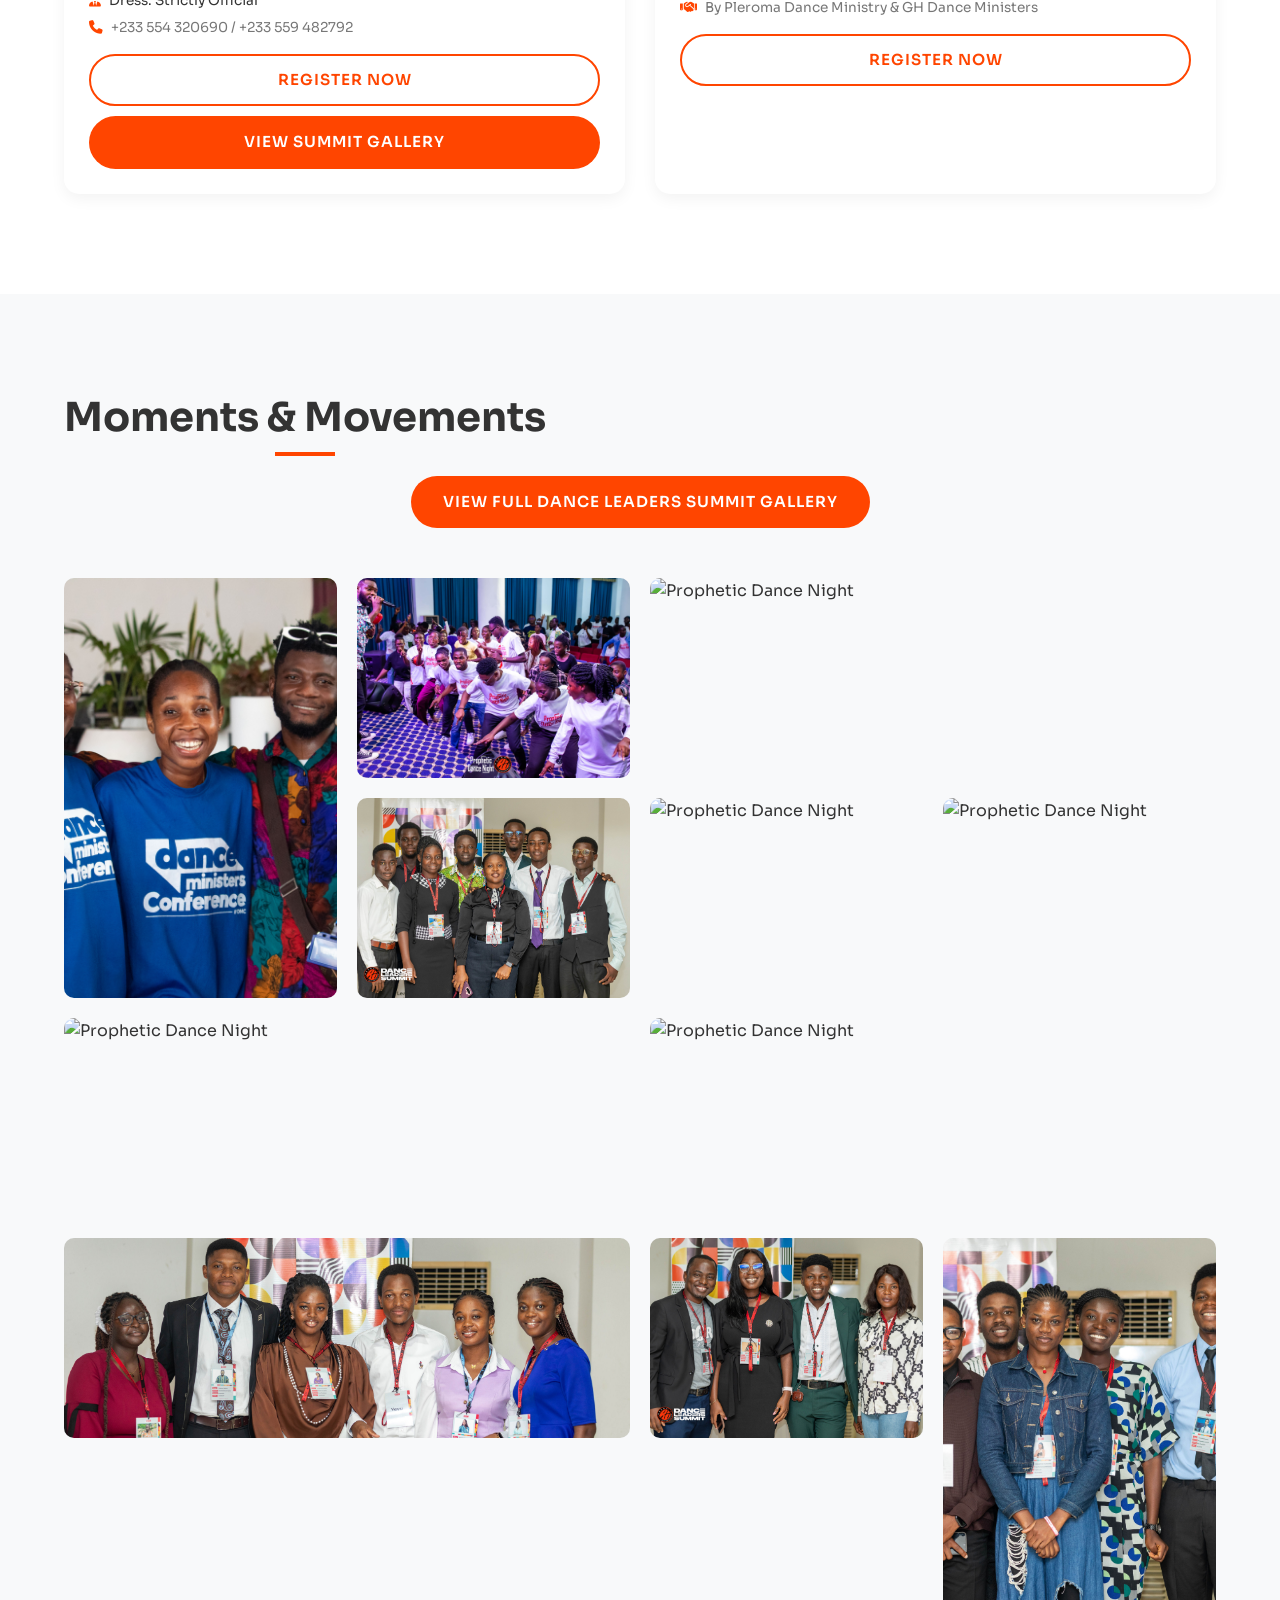
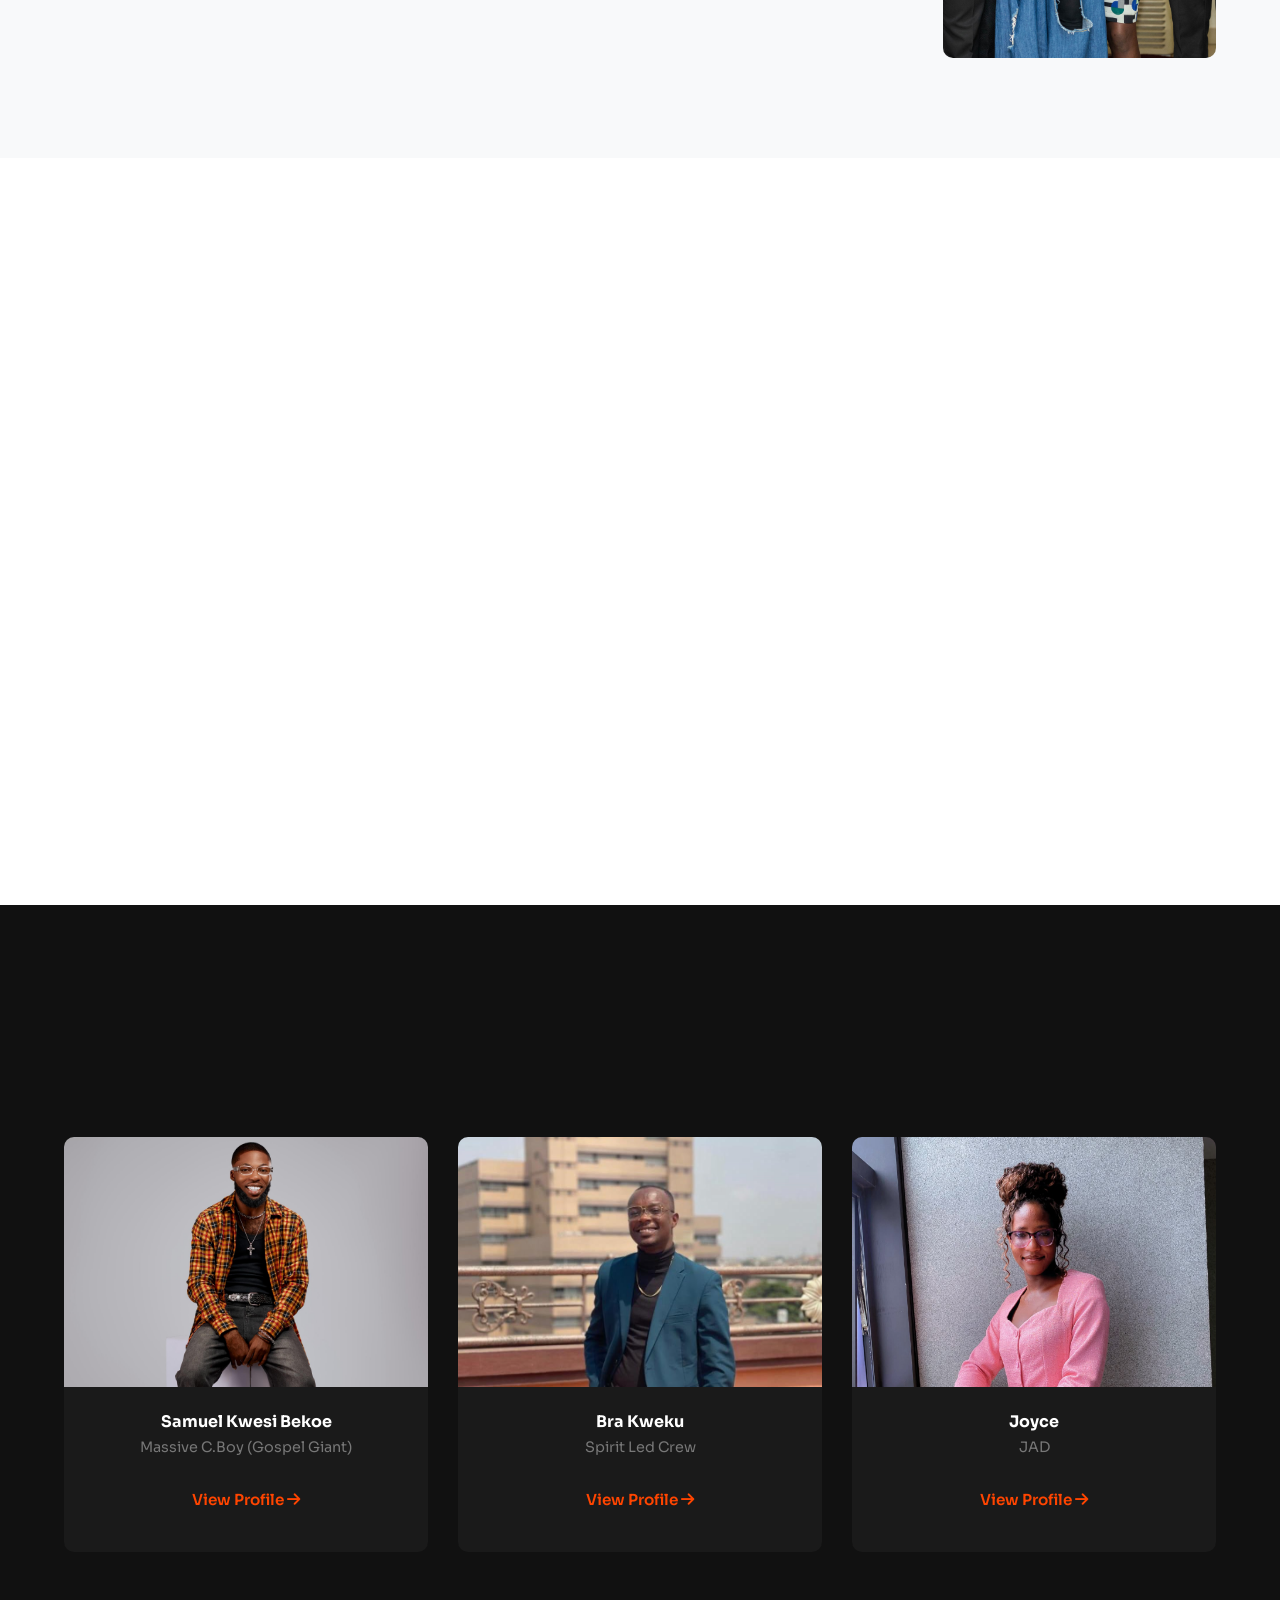
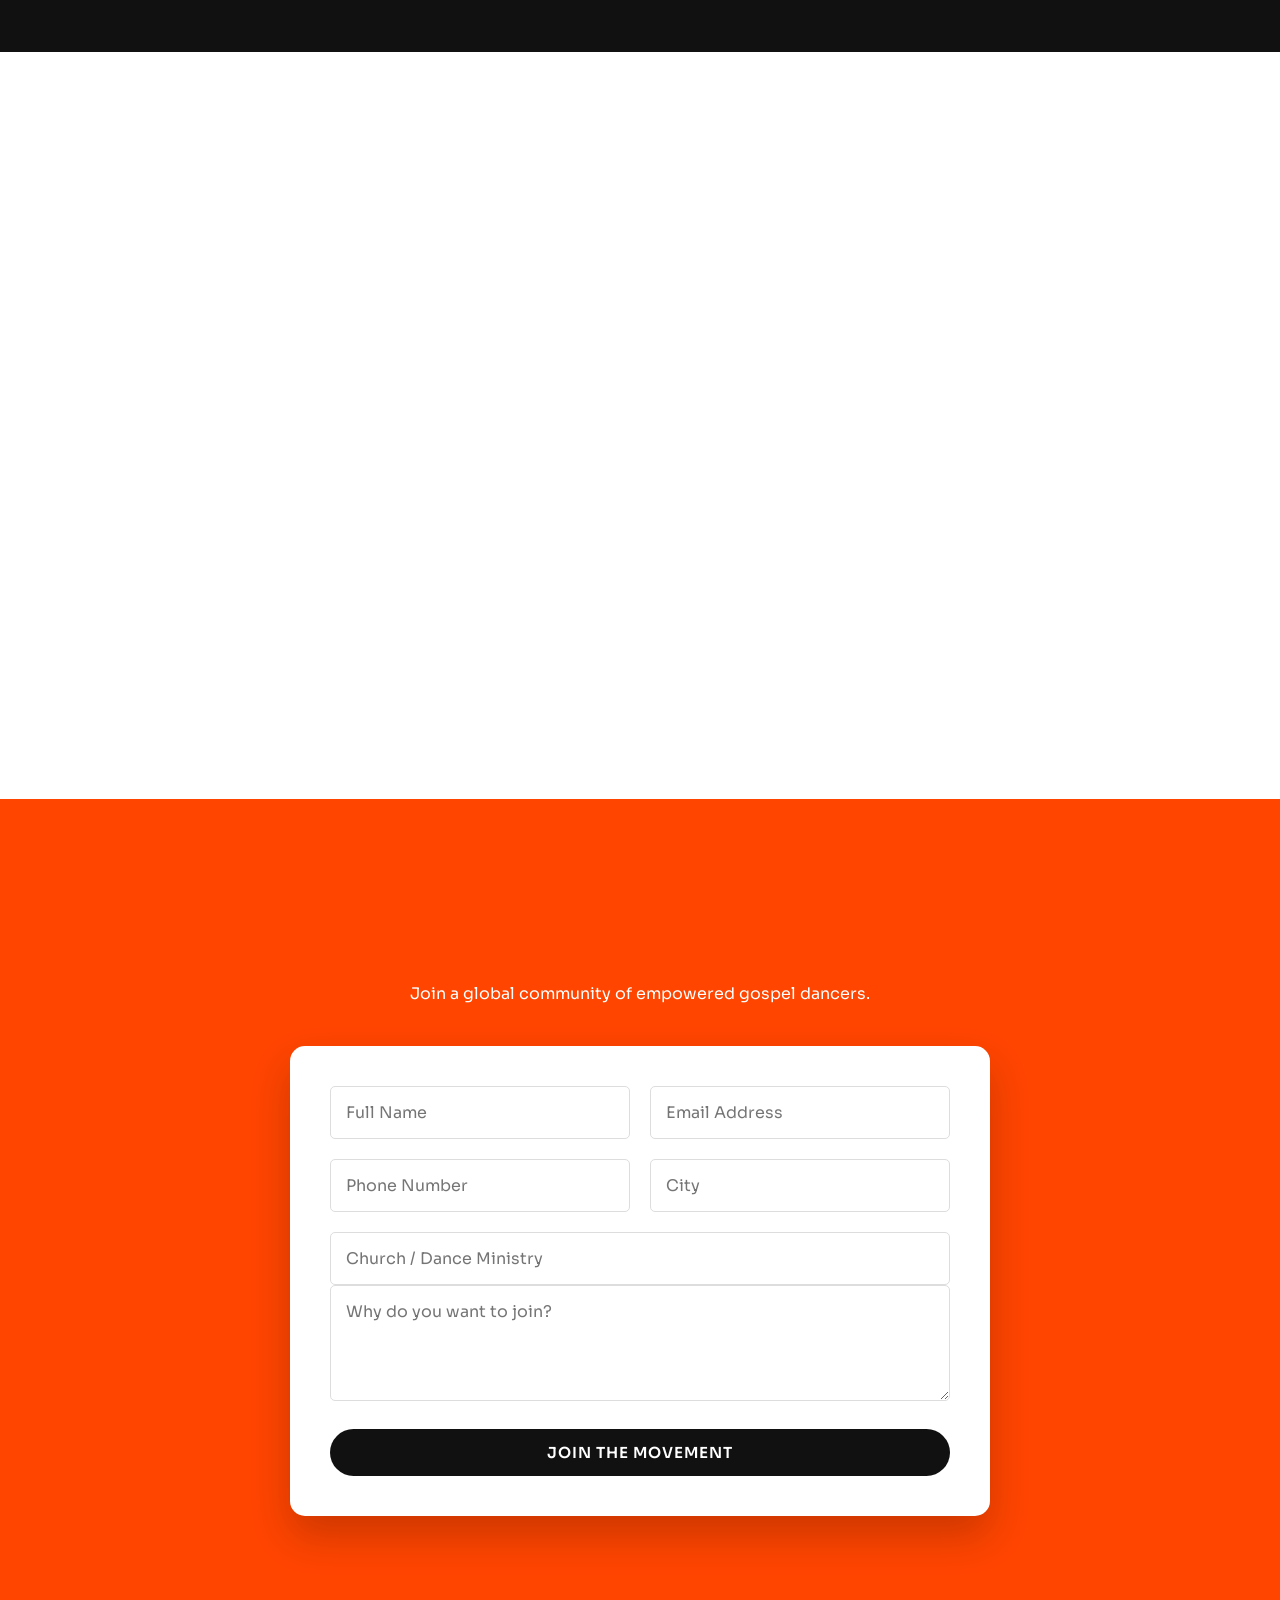
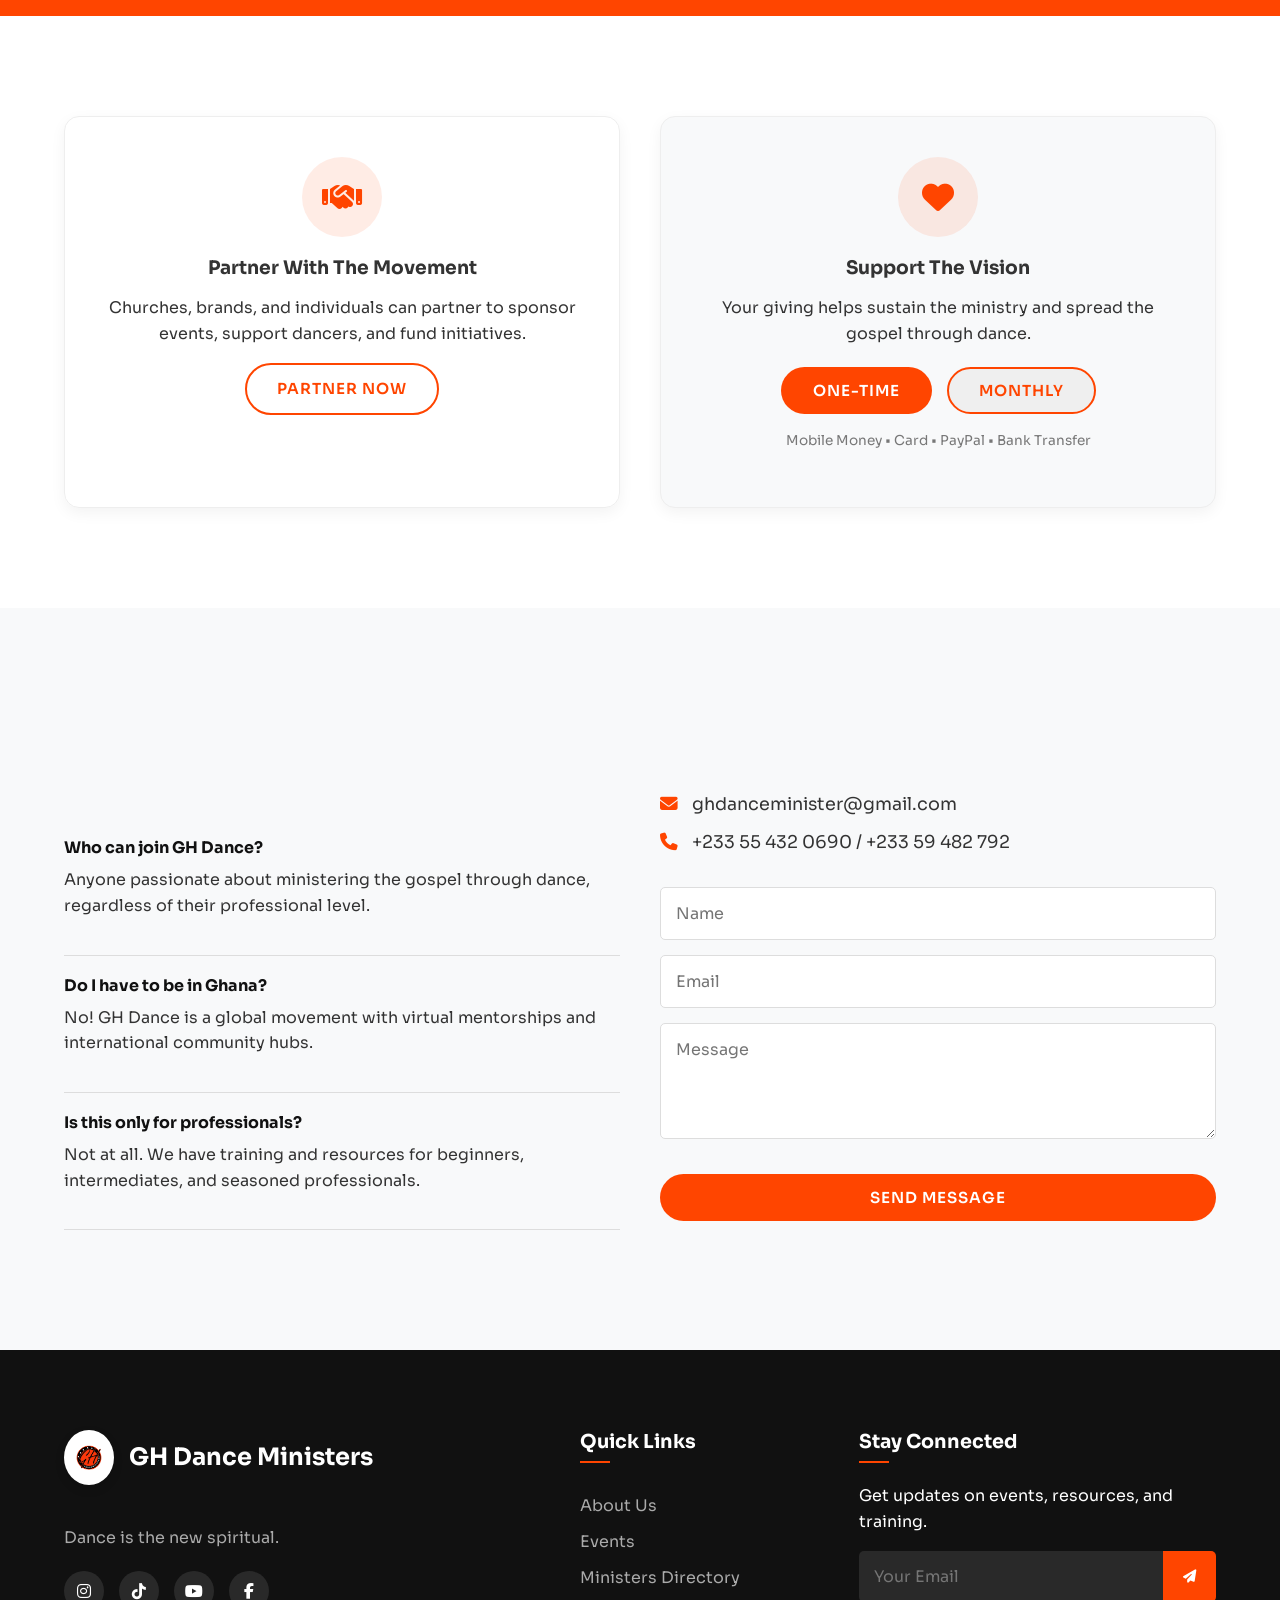
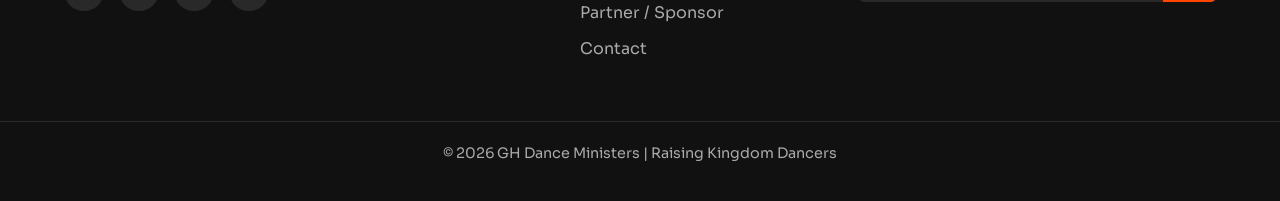
==== commit de4c6a9a: "Remove dummy AI events from Upcoming Events section" ====
--- a/index.html
+++ b/index.html
@@ -292,51 +292,6 @@
                             <a href="#" class="btn btn-outline-primary btn-full">Register Now</a>
                         </div>
                     </div>
-                    <!-- Event 1 -->
-                    <div class="event-card">
-                        <div class="event-img">
-                            <img src="https://images.unsplash.com/photo-1543807535-eceef0bc6599?auto=format&fit=crop&q=80&w=600" alt="GH Dance Summit">
-                            <div class="event-date">
-                                <span class="day">15</span>
-                                <span class="month">AUG</span>
-                            </div>
-                        </div>
-                        <div class="event-info">
-                            <h3>GH Dance Summit 2026</h3>
-                            <p class="location"><i class="fas fa-map-marker-alt"></i> Accra International Conference Centre</p>
-                            <a href="#" class="btn btn-outline-primary btn-full">Register Now</a>
-                        </div>
-                    </div>
-                    <!-- Event 2 -->
-                    <div class="event-card">
-                        <div class="event-img">
-                            <img src="https://images.unsplash.com/photo-1514525253161-7a46d19cd819?auto=format&fit=crop&q=80&w=600" alt="Worship Through Movement">
-                            <div class="event-date">
-                                <span class="day">02</span>
-                                <span class="month">SEP</span>
-                            </div>
-                        </div>
-                        <div class="event-info">
-                            <h3>Worship Through Movement</h3>
-                            <p class="location"><i class="fas fa-map-marker-alt"></i> National Theatre</p>
-                            <a href="#" class="btn btn-outline-primary btn-full">Register Now</a>
-                        </div>
-                    </div>
-                    <!-- Event 3 -->
-                    <div class="event-card">
-                        <div class="event-img">
-                            <img src="https://images.unsplash.com/photo-1504609813442-a8924e83f76e?auto=format&fit=crop&q=80&w=600" alt="Kingdom Dance Bootcamp">
-                            <div class="event-date">
-                                <span class="day">20</span>
-                                <span class="month">OCT</span>
-                            </div>
-                        </div>
-                        <div class="event-info">
-                            <h3>Kingdom Dance Bootcamp</h3>
-                            <p class="location"><i class="fas fa-map-marker-alt"></i> Virtual & In-Person</p>
-                            <a href="#" class="btn btn-outline-primary btn-full">Register Now</a>
-                        </div>
-                    </div>
                 </div>
             </div>
         </section>
--- a/style.css
+++ b/style.css
@@ -856,23 +856,19 @@
 .testimony-grid {
     display: flex;
     overflow-x: auto;
-    scroll-snap-type: x mandatory;
     gap: 40px;
     margin-top: 50px;
     padding-bottom: 20px;
     -webkit-overflow-scrolling: touch;
-    -ms-overflow-style: none; /* IE and Edge */
     scrollbar-width: none; /* Firefox */
 }
 
 .testimony-grid::-webkit-scrollbar {
-    display: none; /* Chrome, Safari and Opera */
+    display: none; /* Chrome, Safari */
 }
 
 .testimony-card {
-    min-width: 350px;
-    flex: 0 0 auto;
-    scroll-snap-align: center;
+    flex: 0 0 calc(50% - 20px);
     background: white;
     padding: 40px;
     border-radius: 15px;
@@ -1494,6 +1490,10 @@
 }
 
 @media (max-width: 576px) {
+    .testimony-card {
+        flex: 0 0 85%;
+    }
+
     /* Prevent horizontal scrolling and fix large grid templates */
     .blog-grid,
     .event-grid,
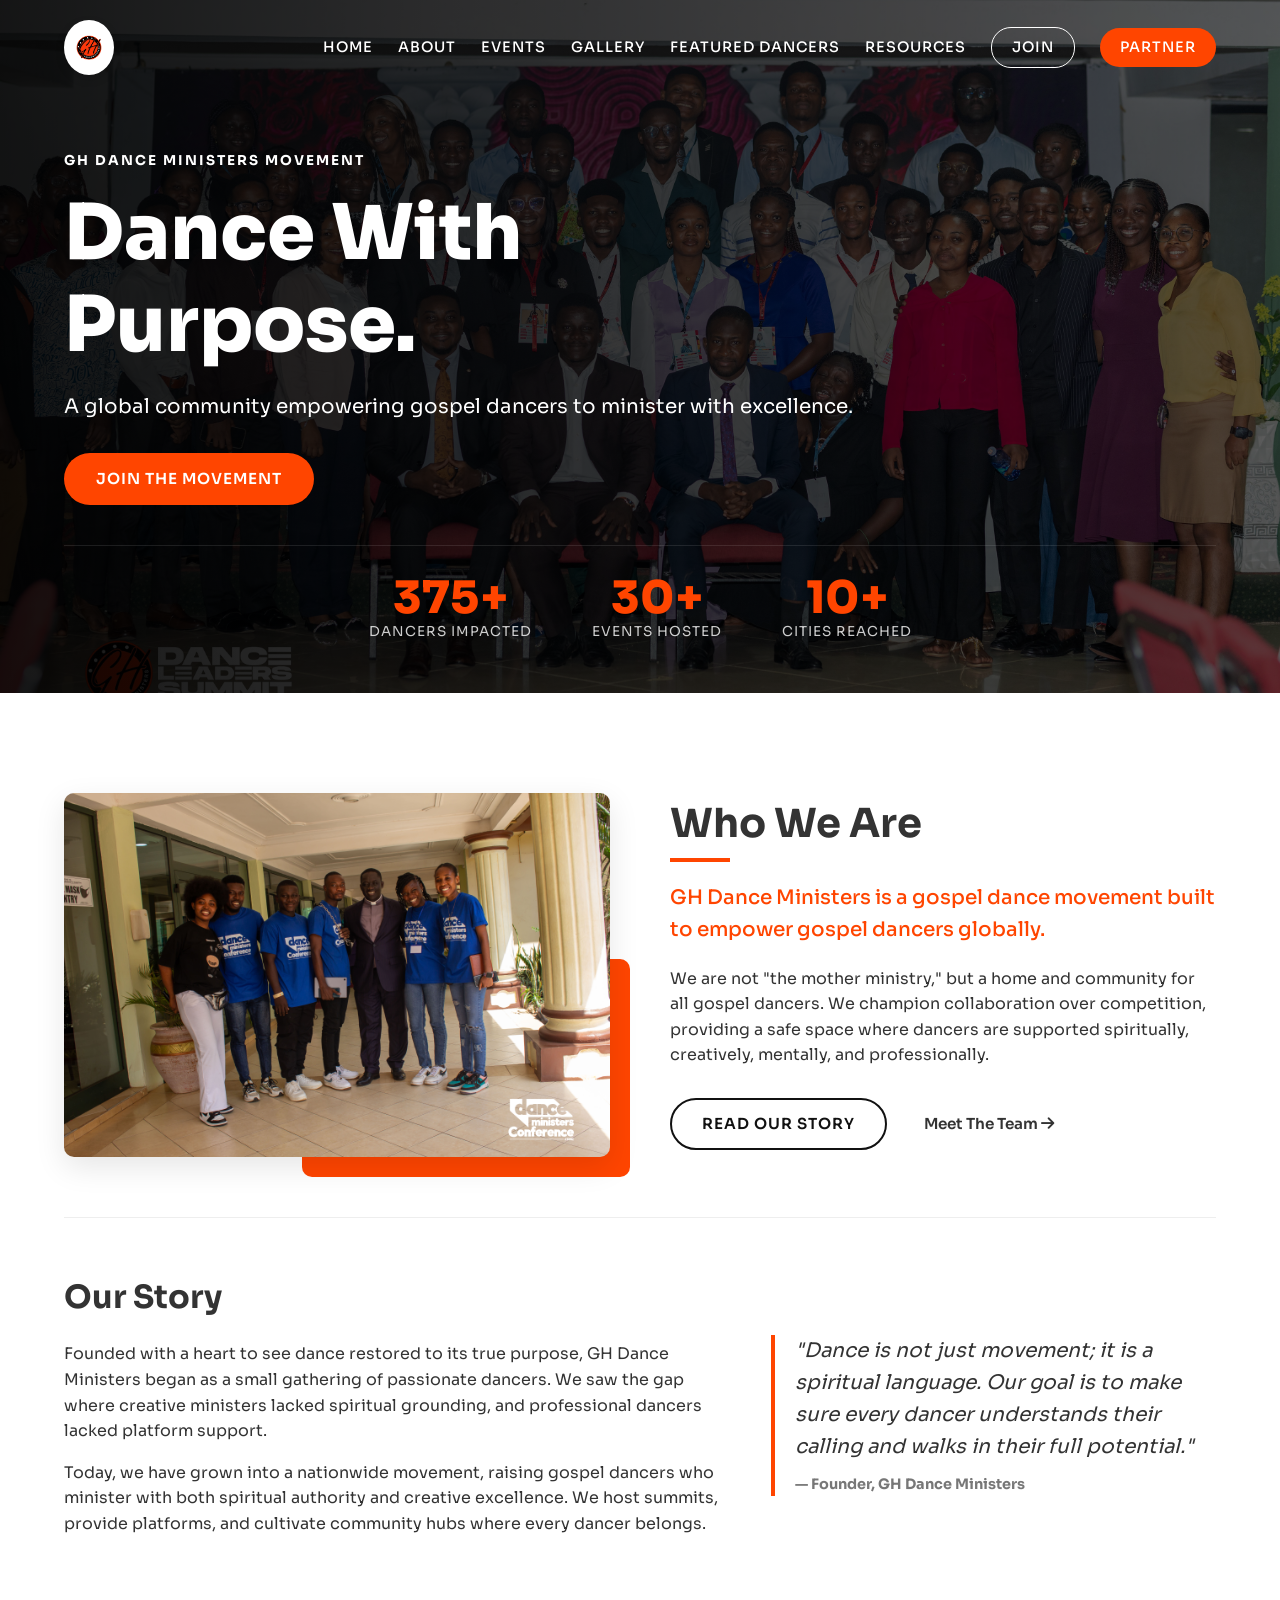
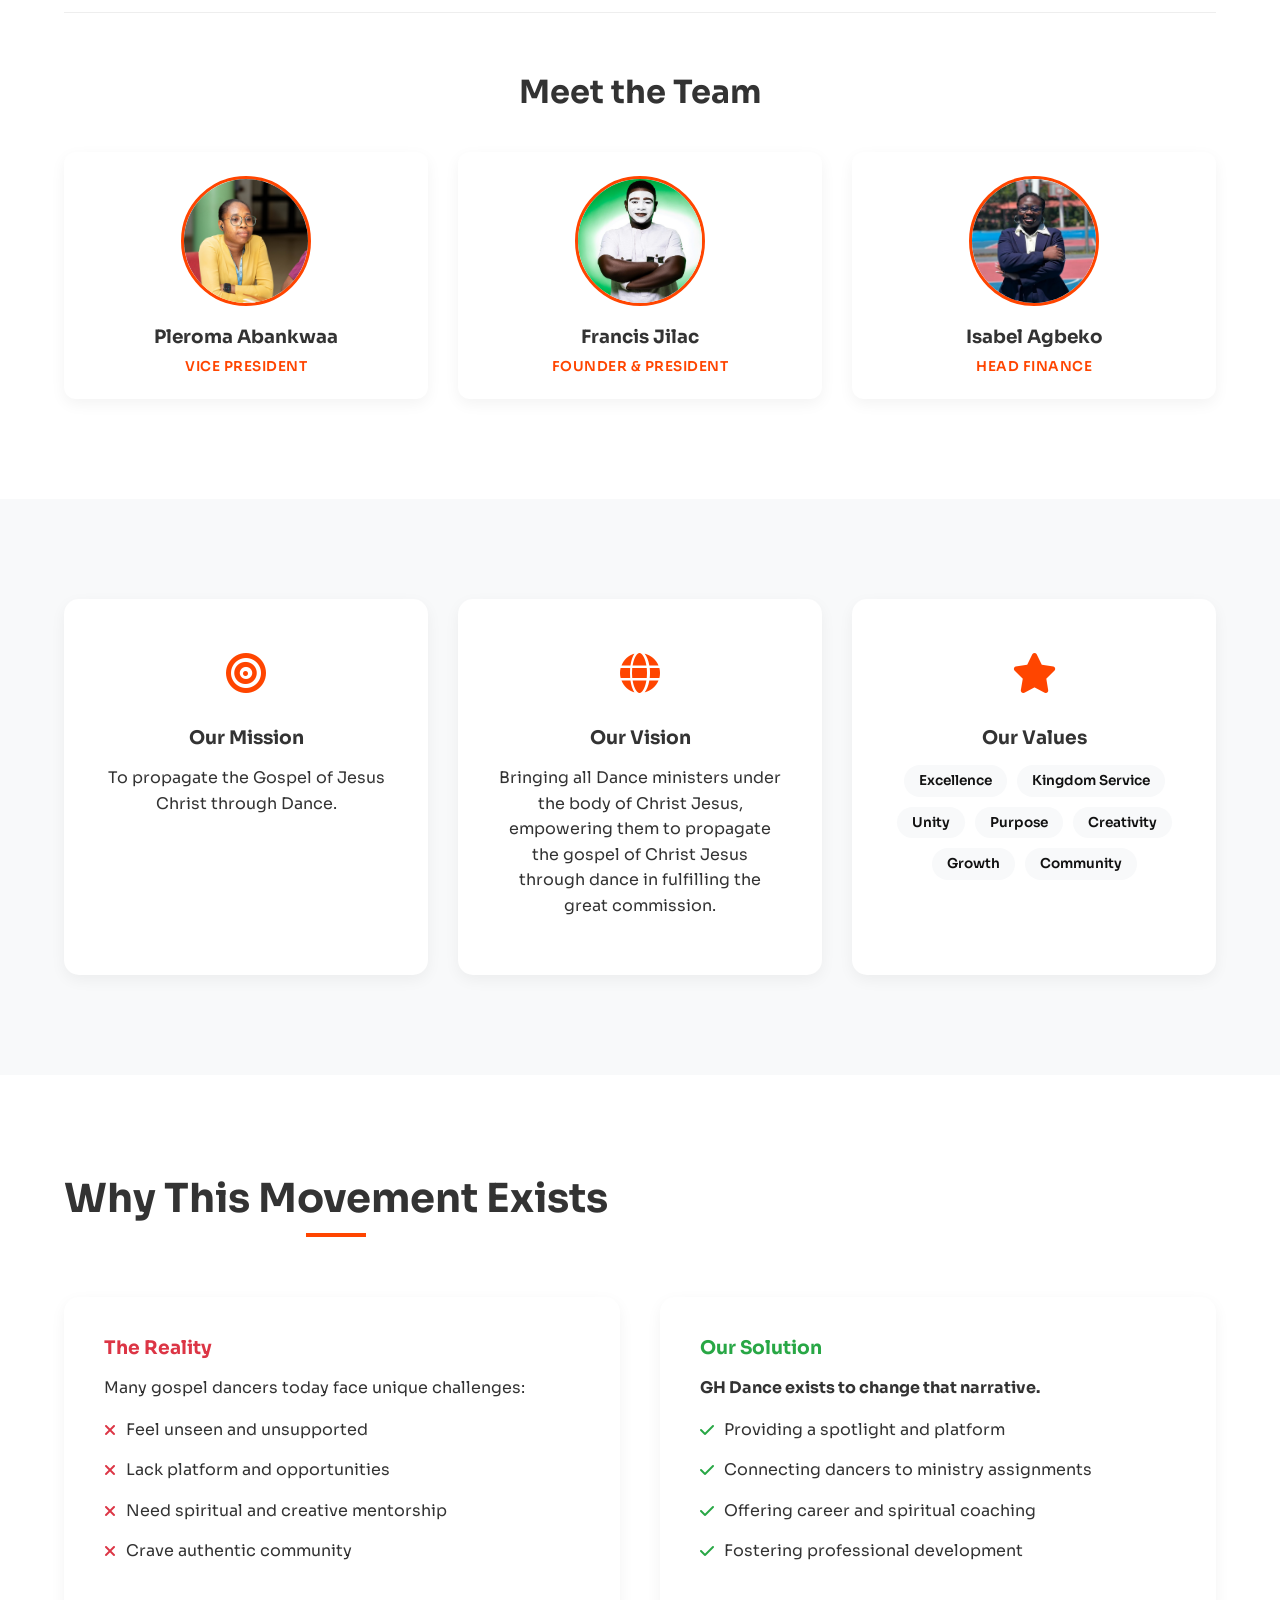
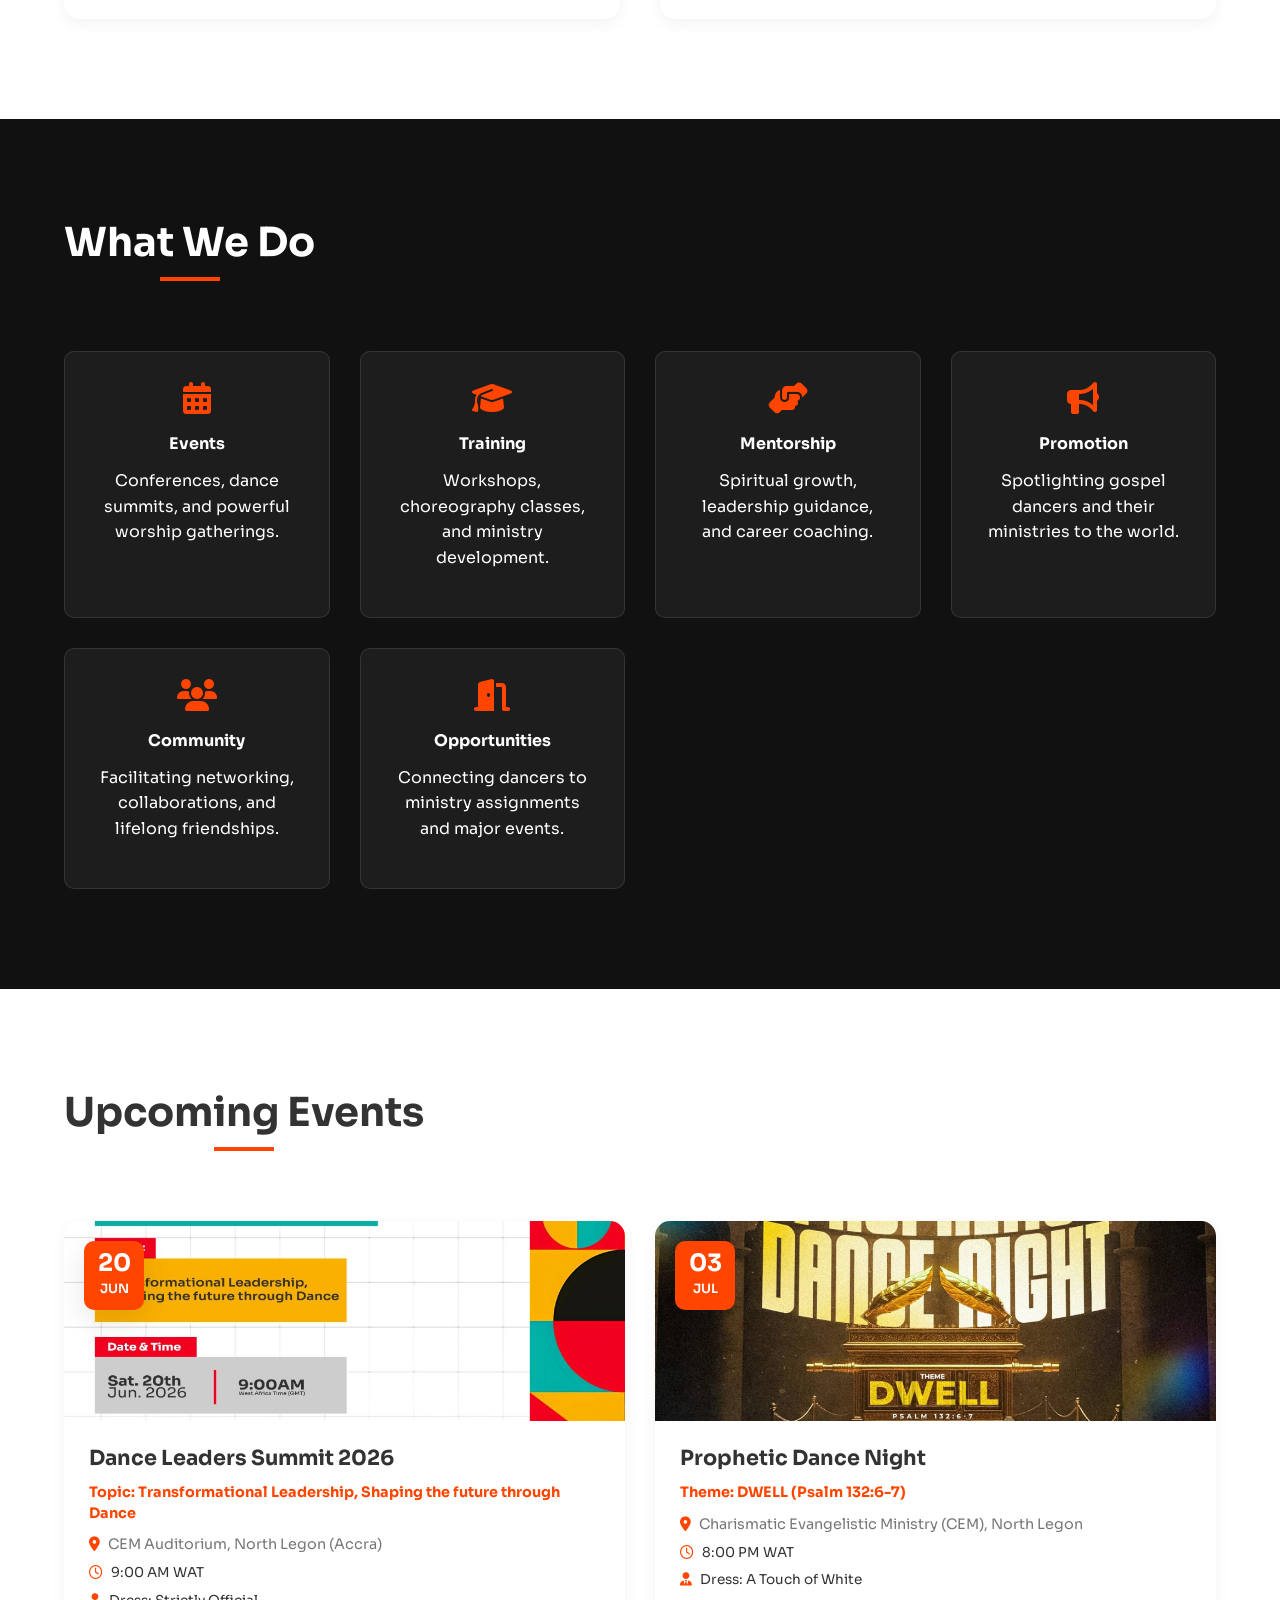
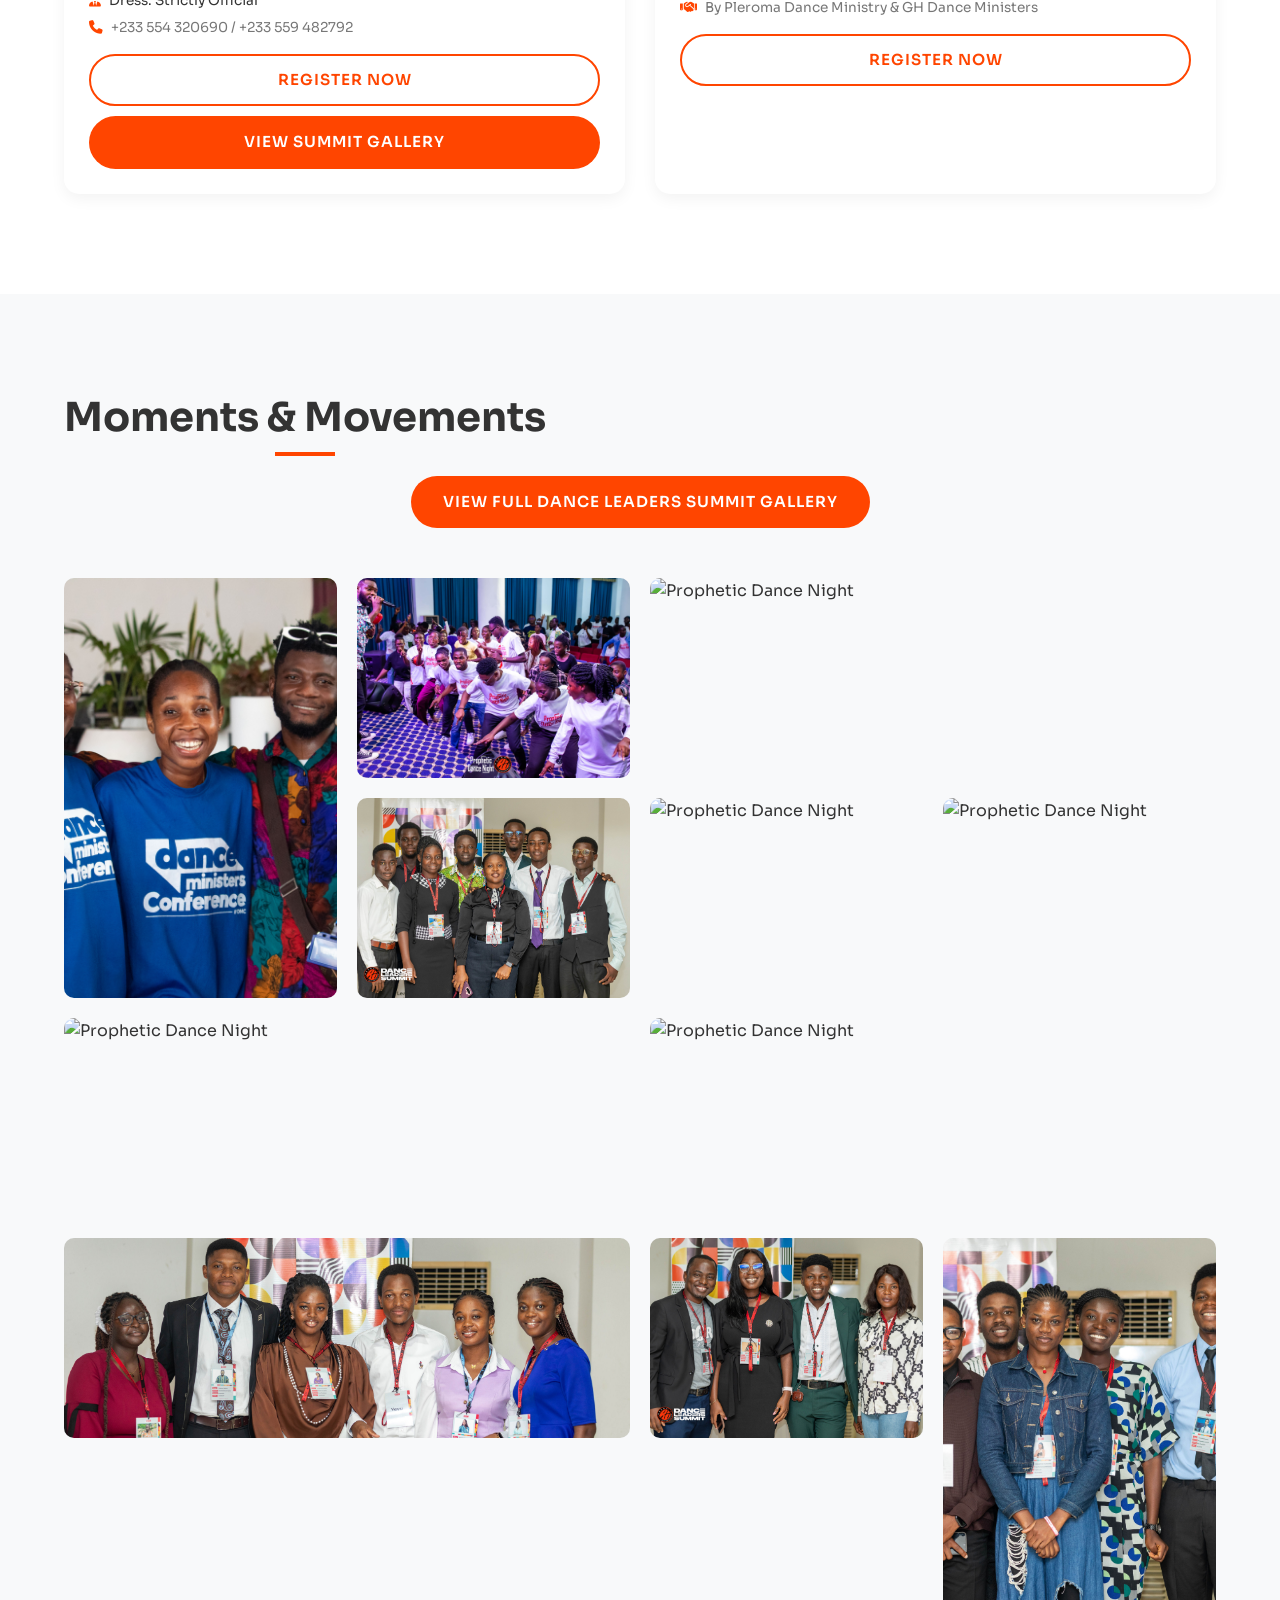
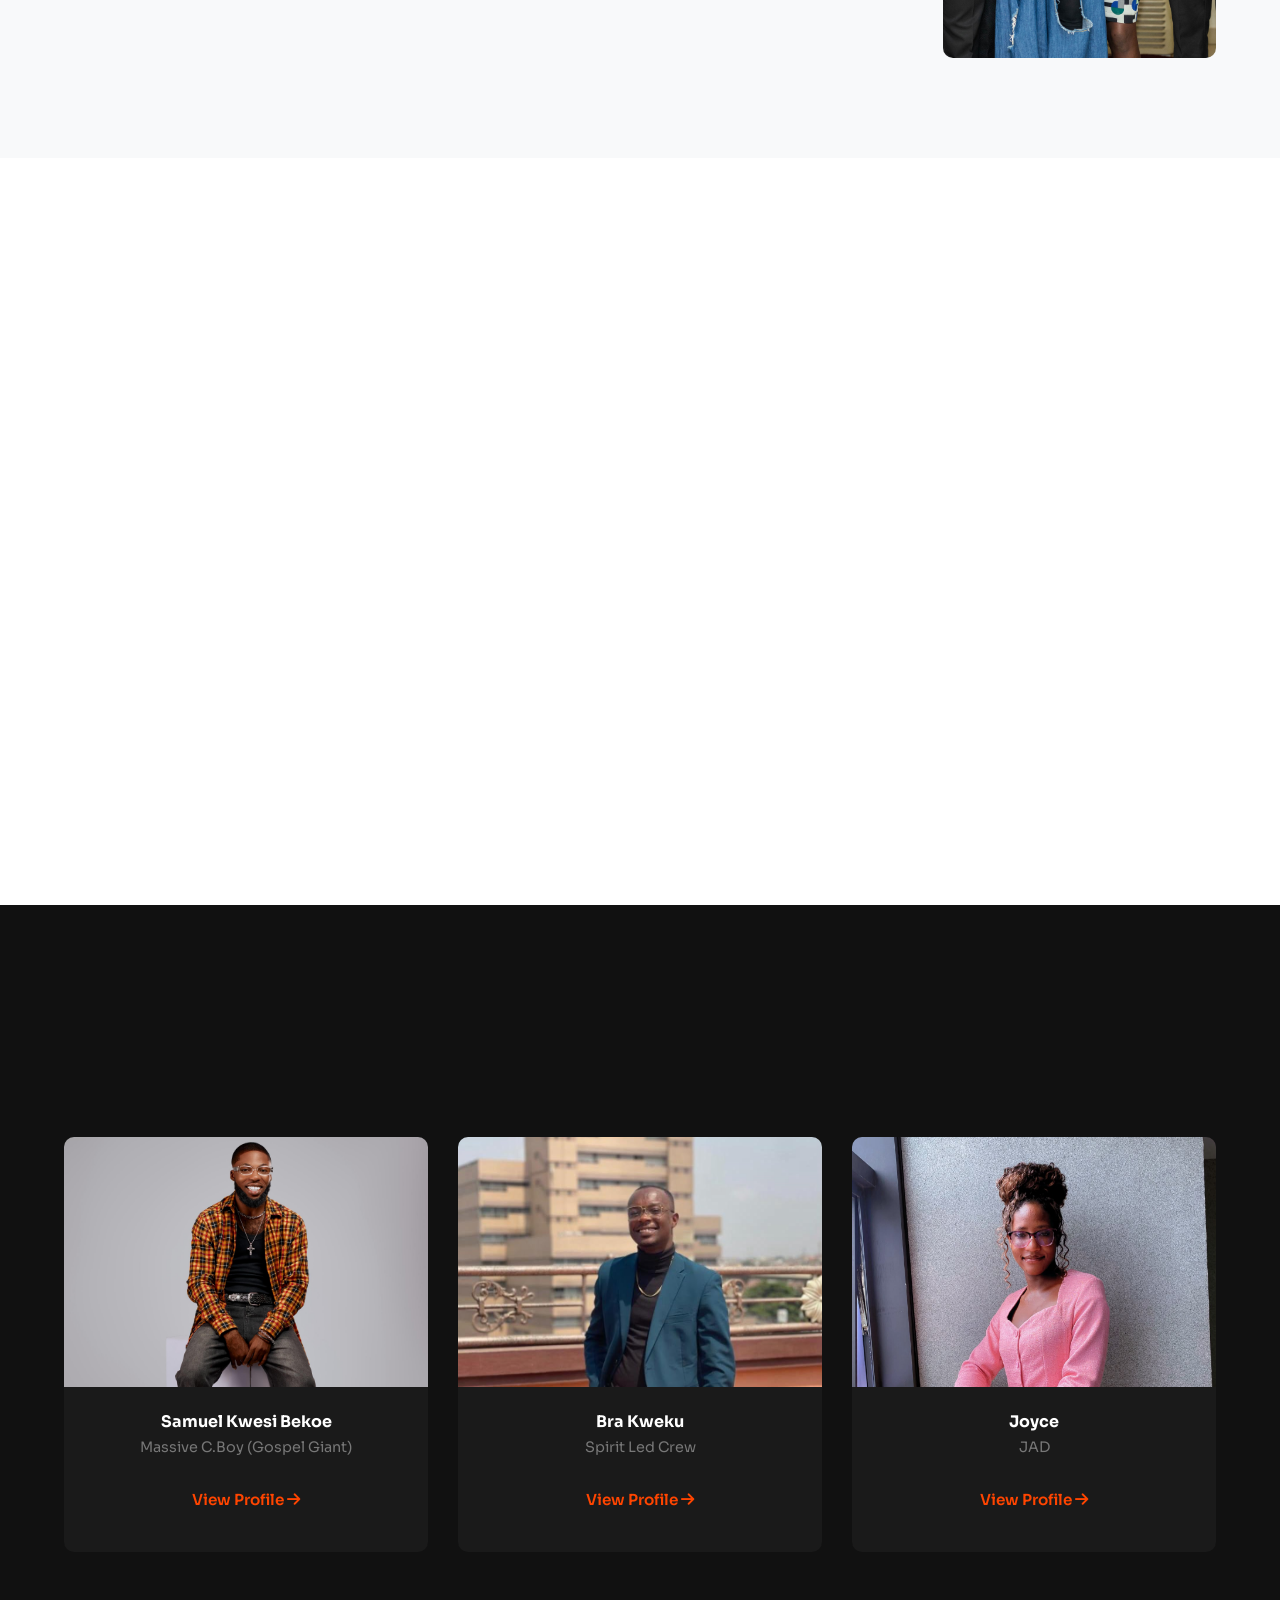
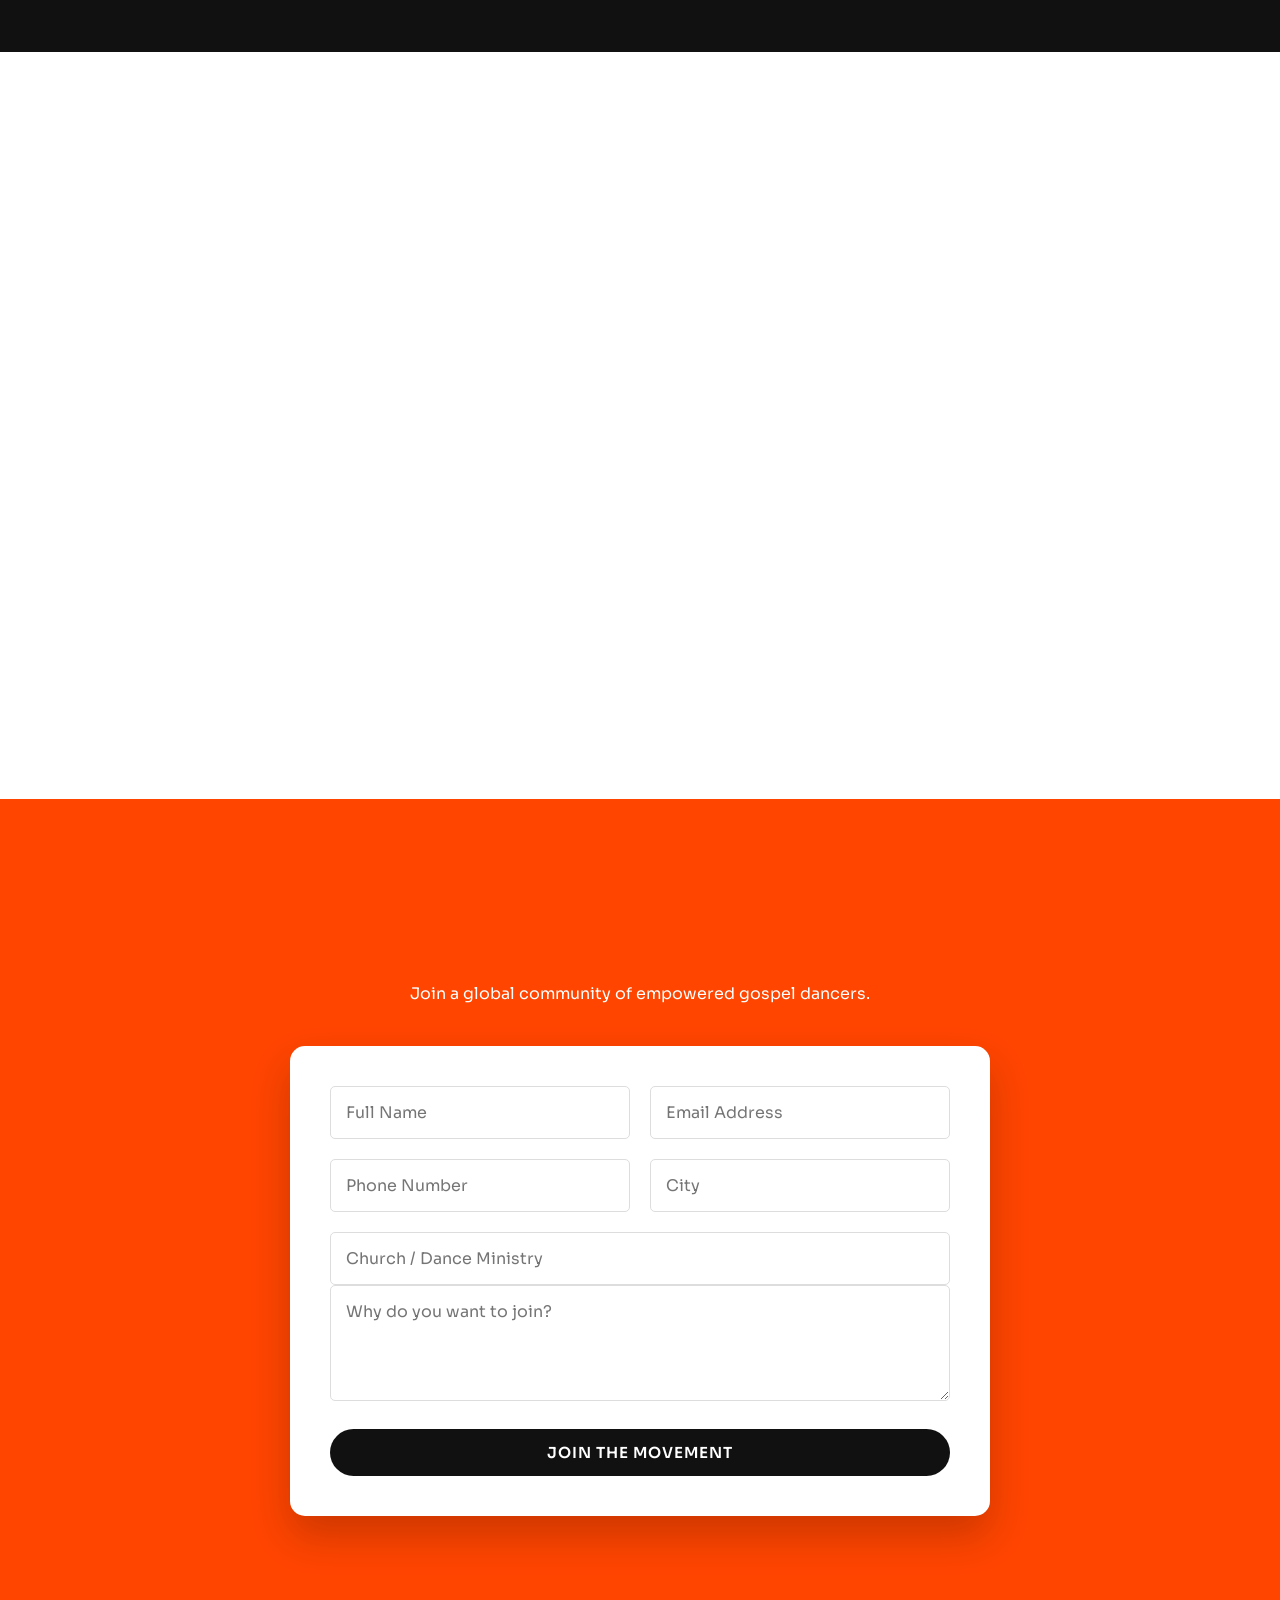
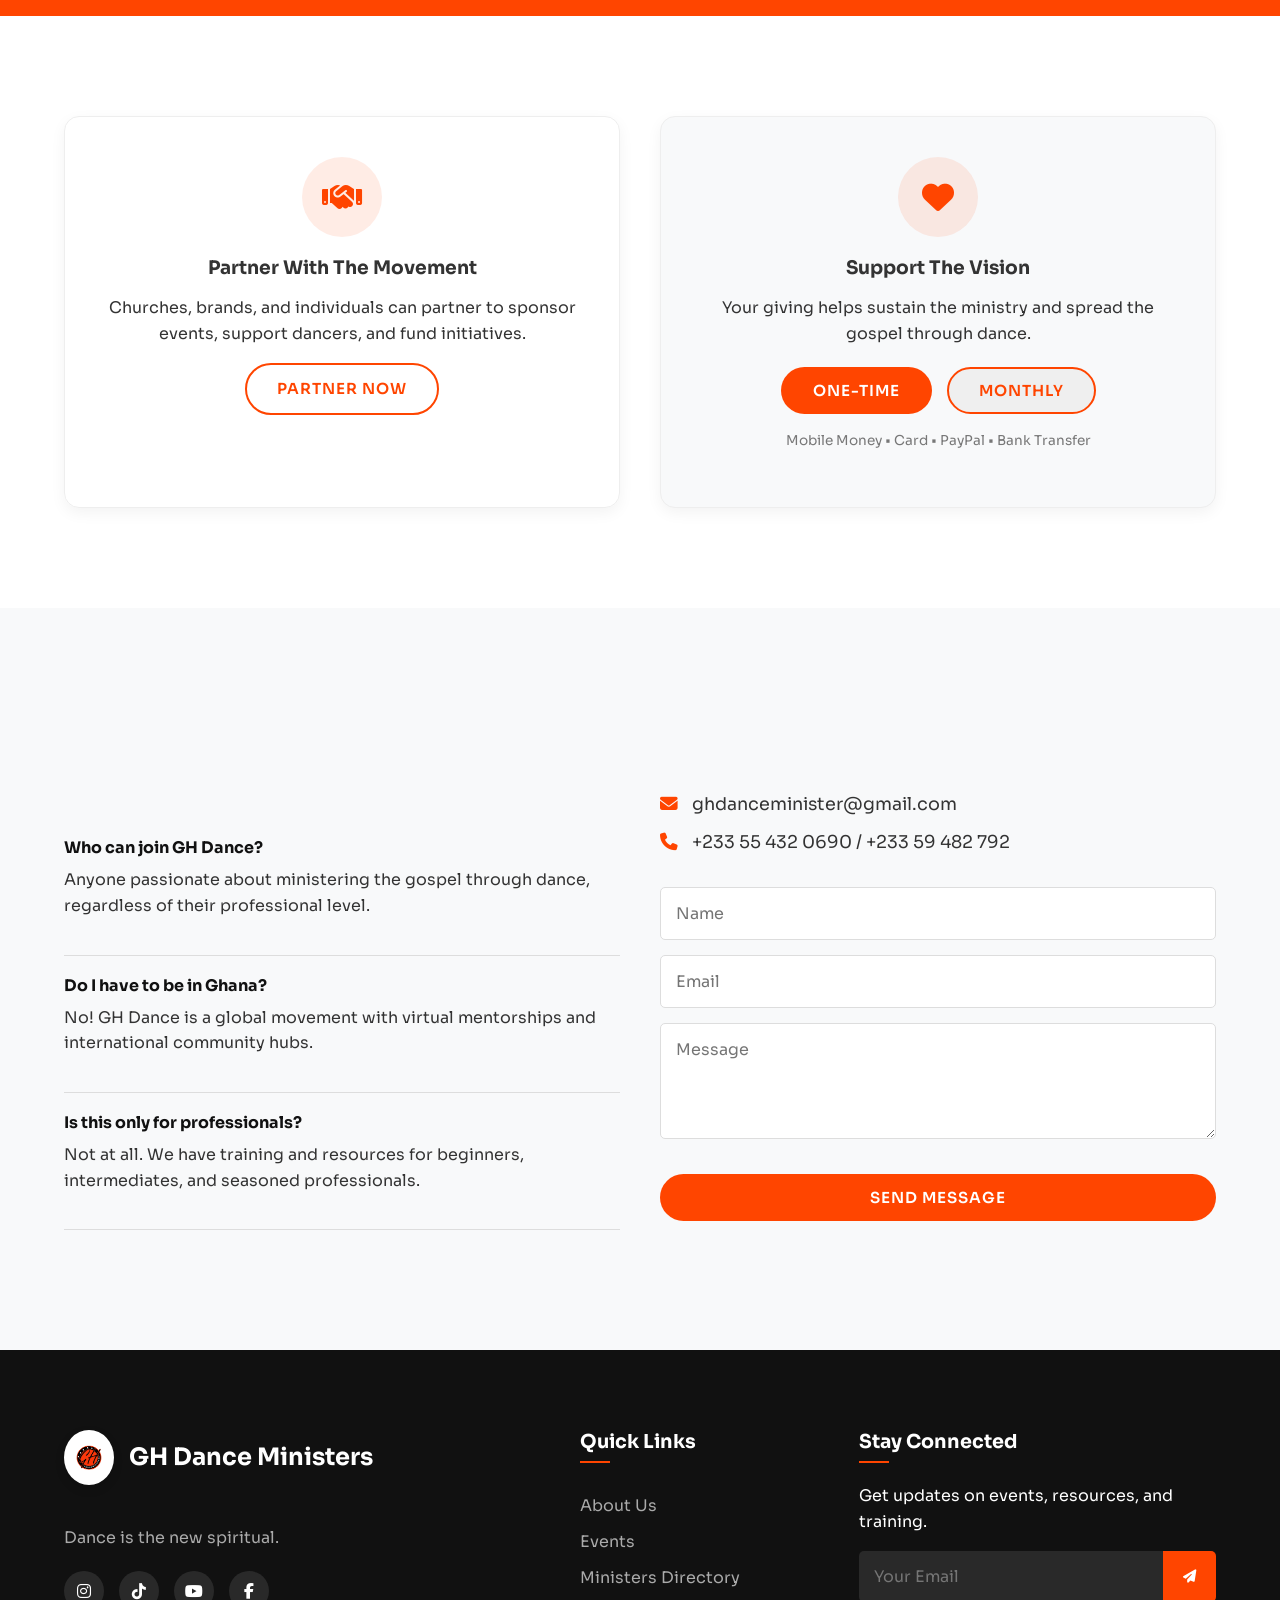
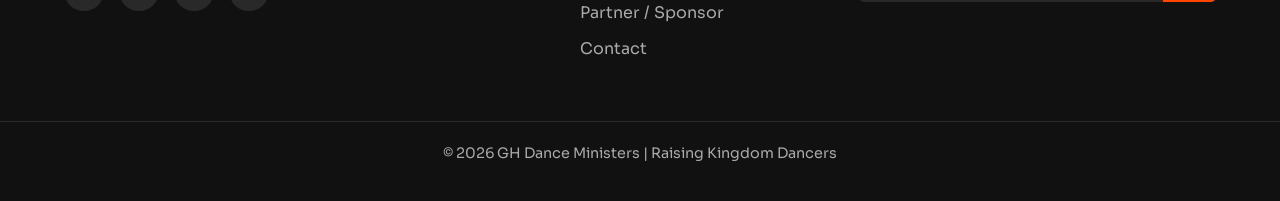
==== commit a1ad8168: "Replace David Osei with Isabel Agbeko in Meet the Team section" ====
--- a/index.html
+++ b/index.html
@@ -140,10 +140,10 @@
                     </div>
                     <div class="team-card">
                         <div class="team-img-wrap">
-                            <img src="https://images.unsplash.com/photo-1500648767791-00dcc994a43e?auto=format&fit=crop&q=80&w=400&h=400" alt="David Osei" class="team-img">
-                        </div>
-                        <h4>David Osei</h4>
-                        <span class="team-role">Operations Coordinator</span>
+                            <img src="isabel.jpg" alt="Isabel Agbeko" class="team-img" style="object-fit: cover; object-position: center 15%;">
+                        </div>
+                        <h4>Isabel Agbeko</h4>
+                        <span class="team-role">Head finance</span>
                     </div>
                 </div>
             </div>
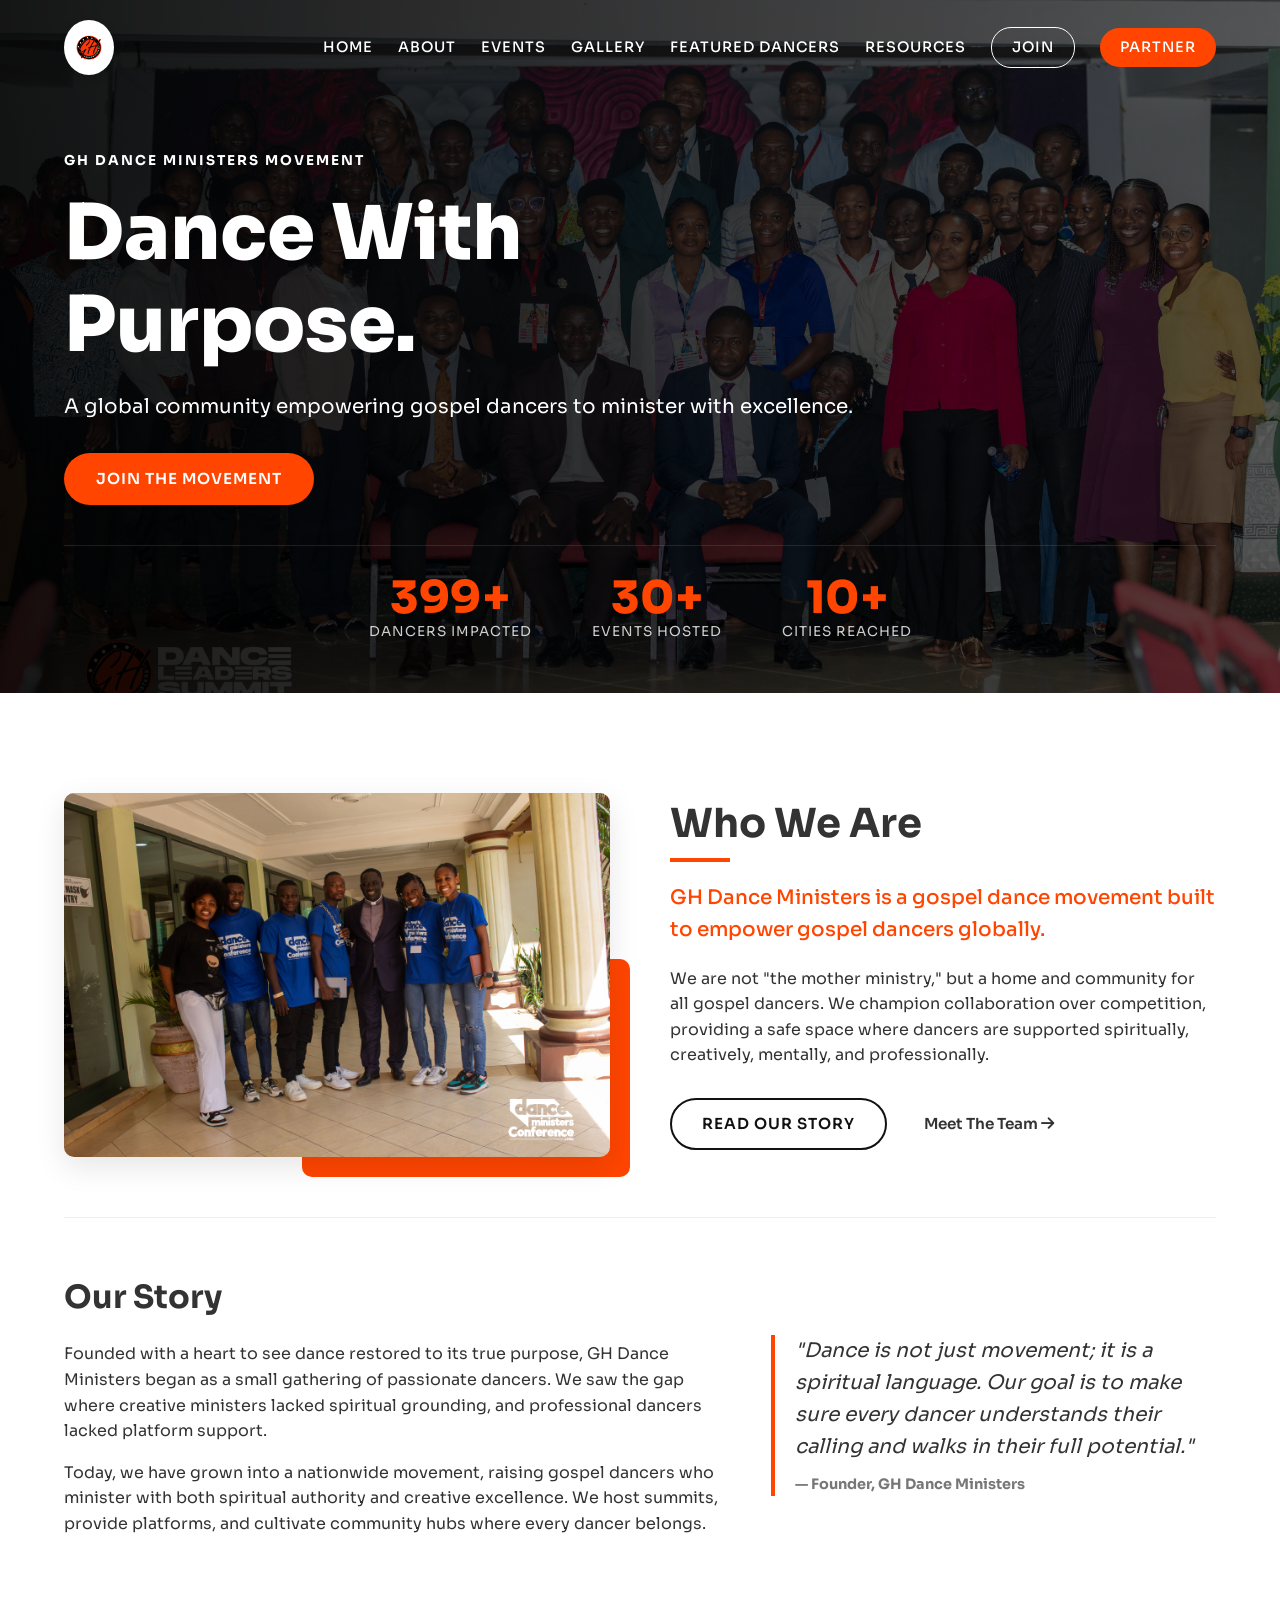
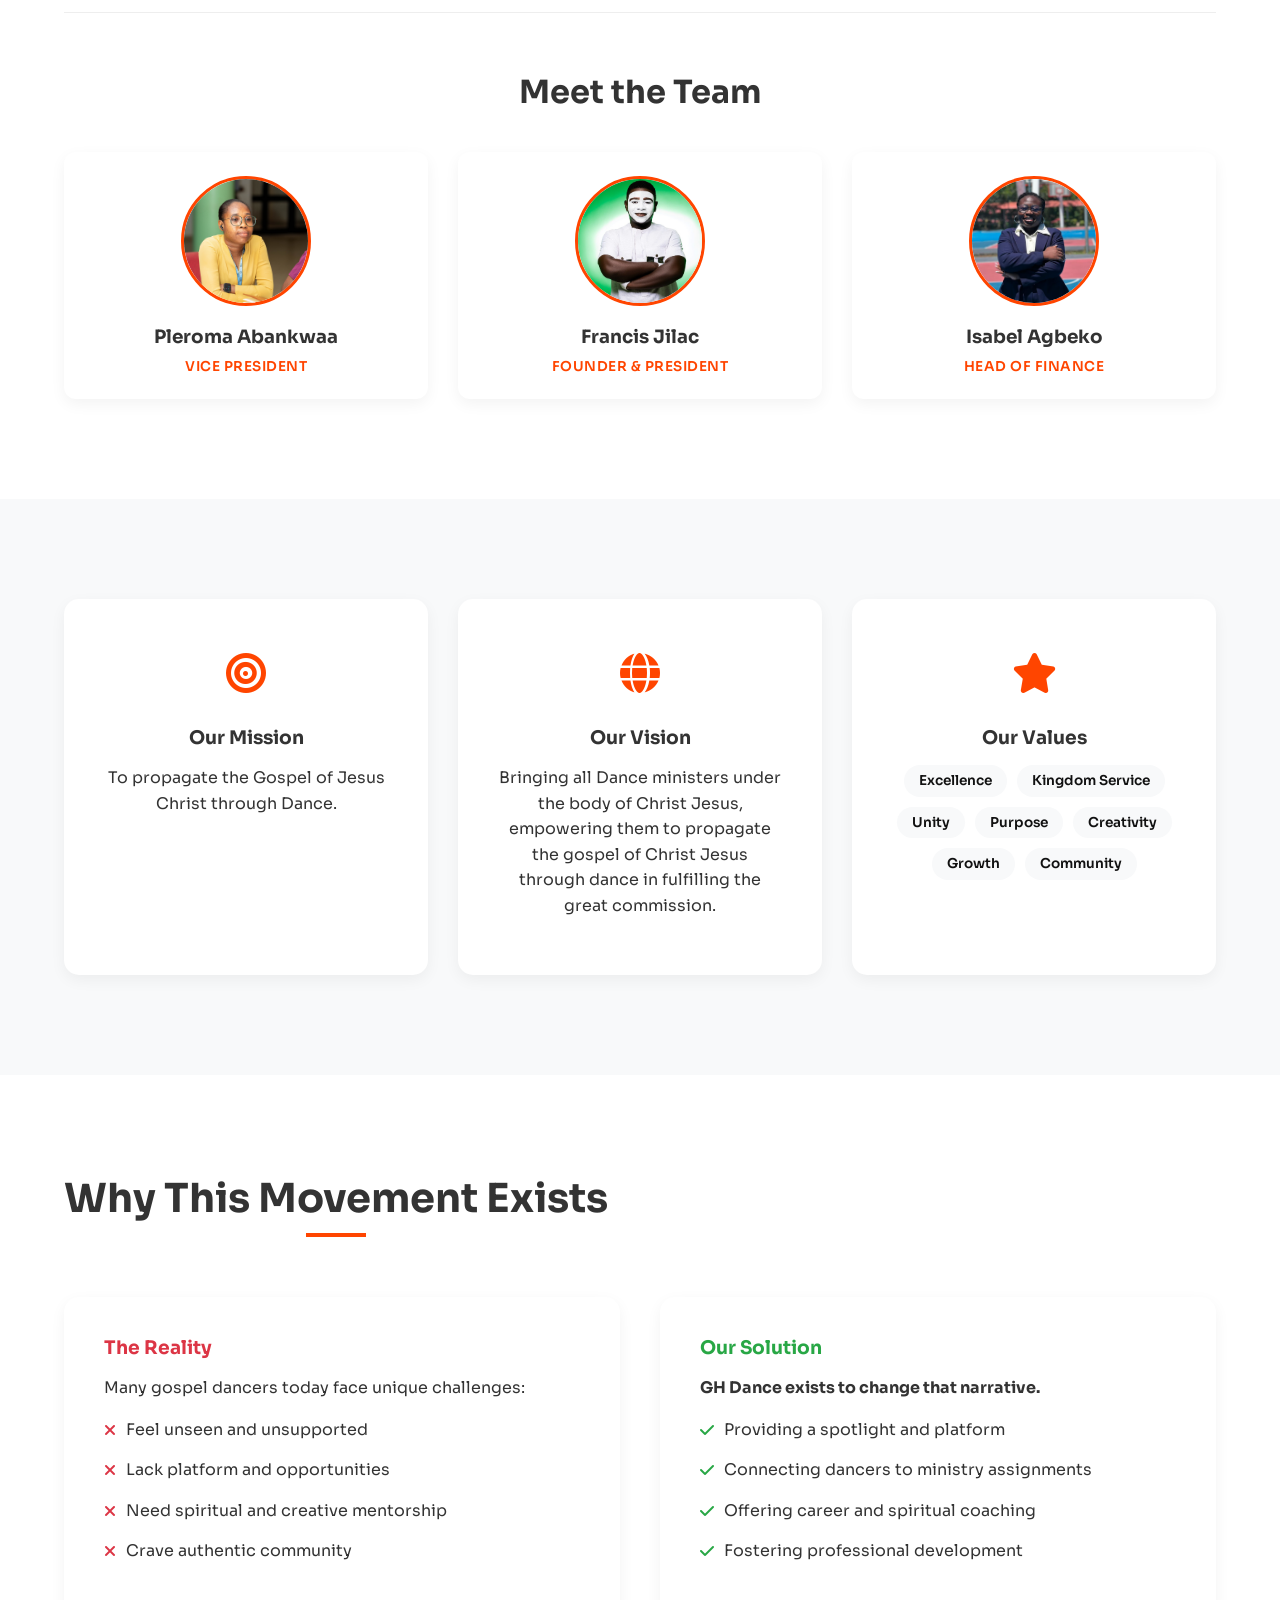
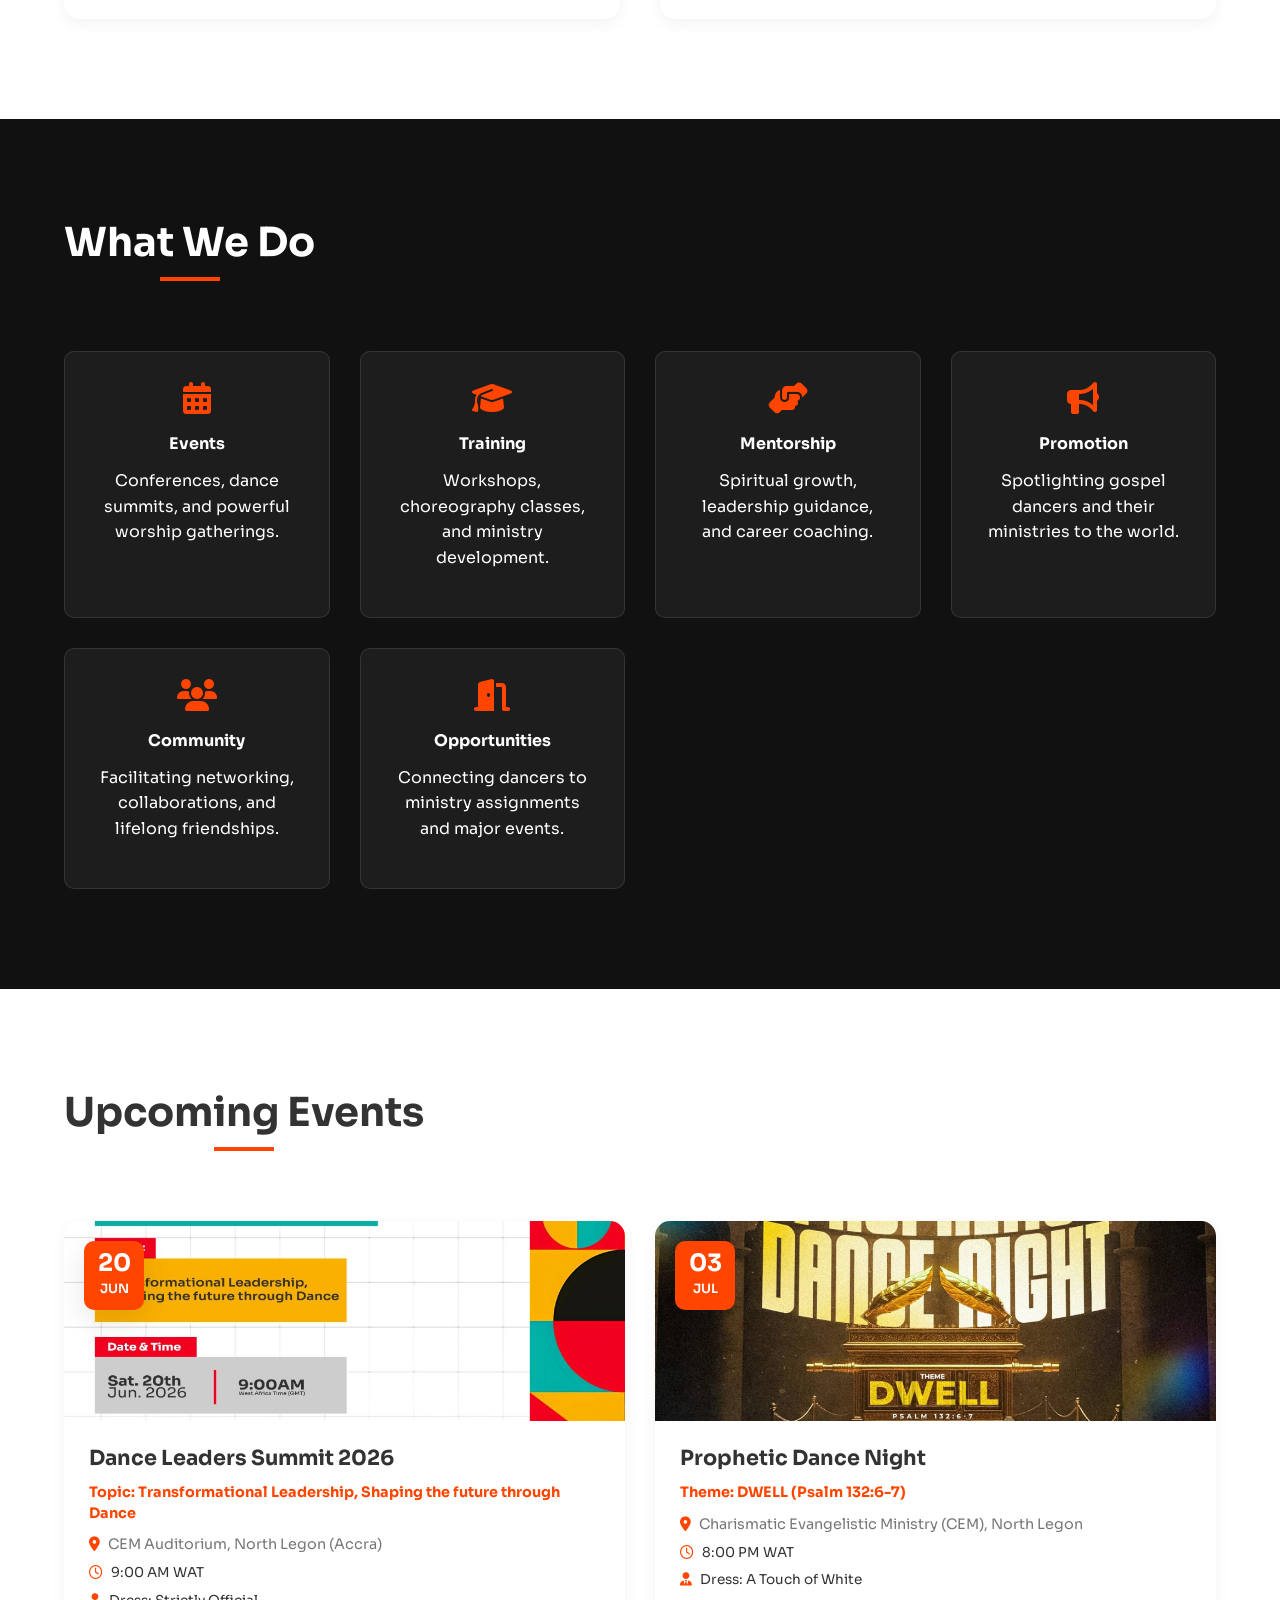
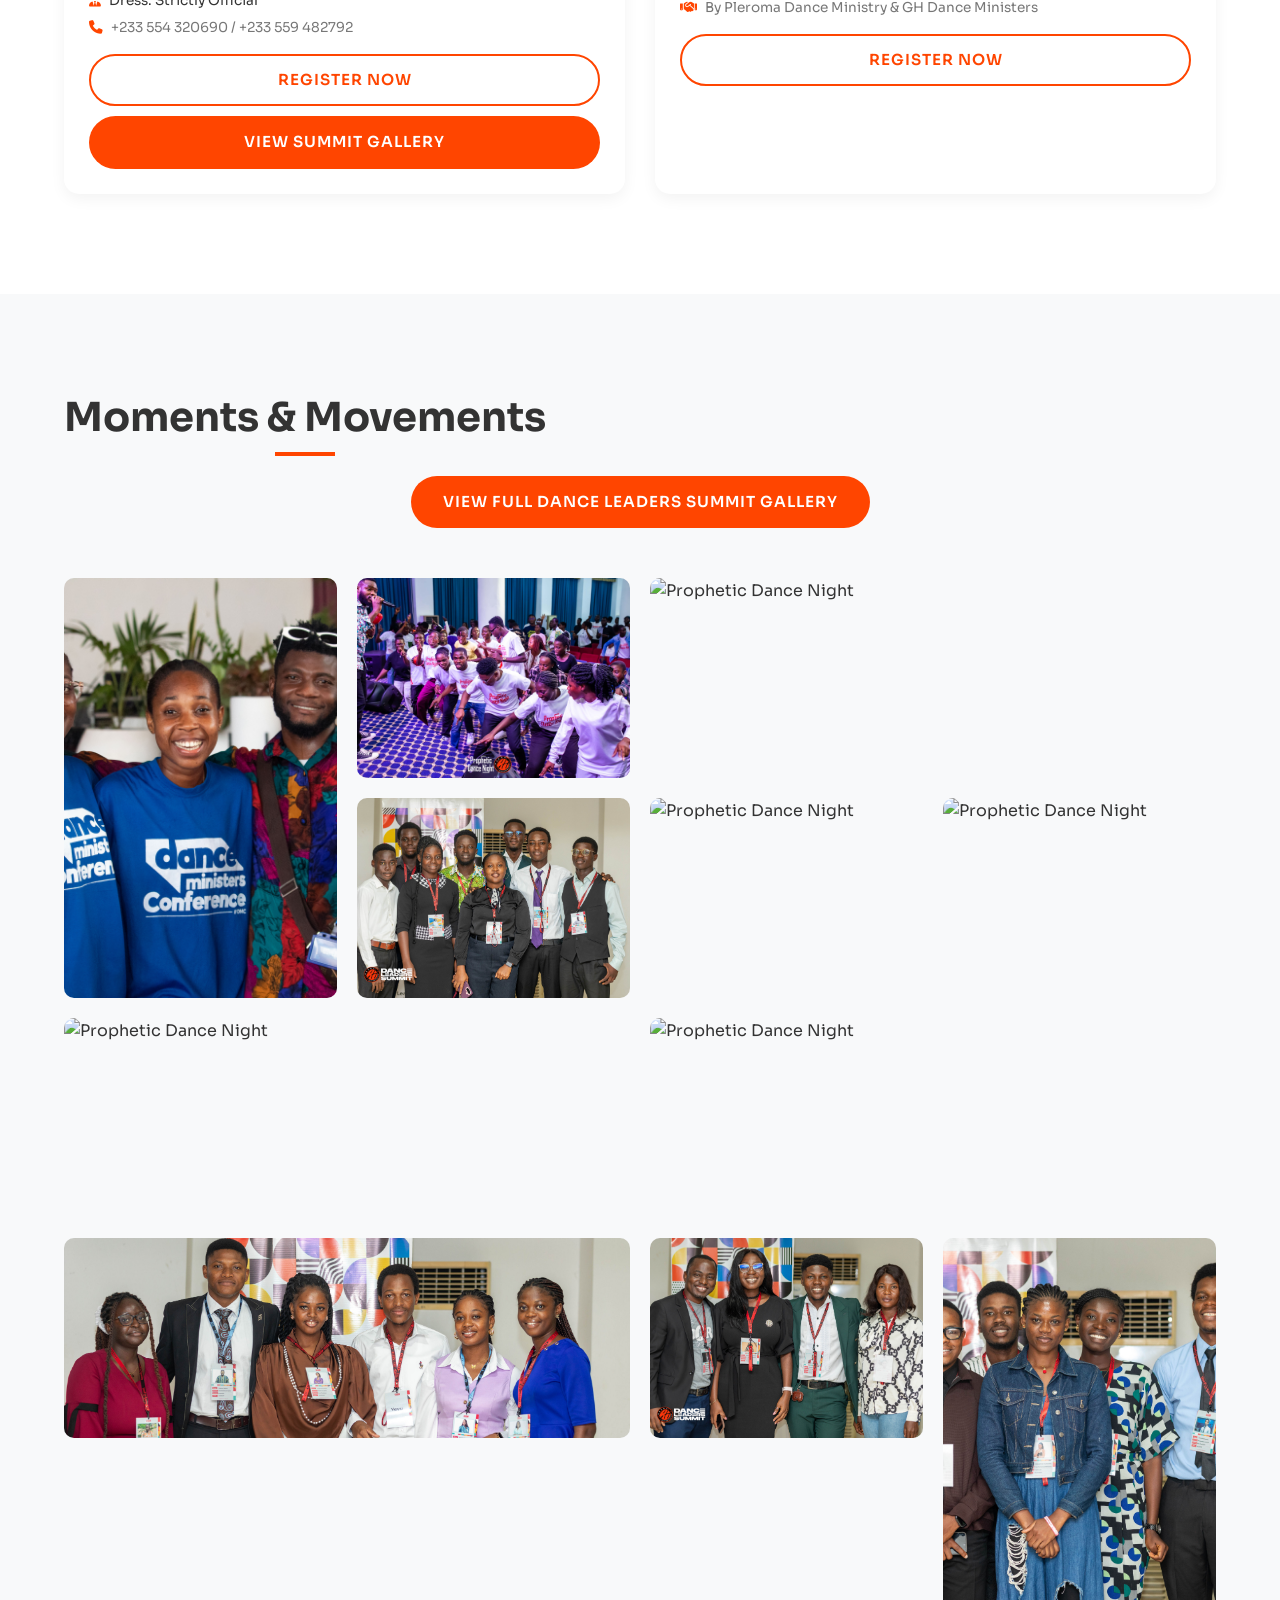
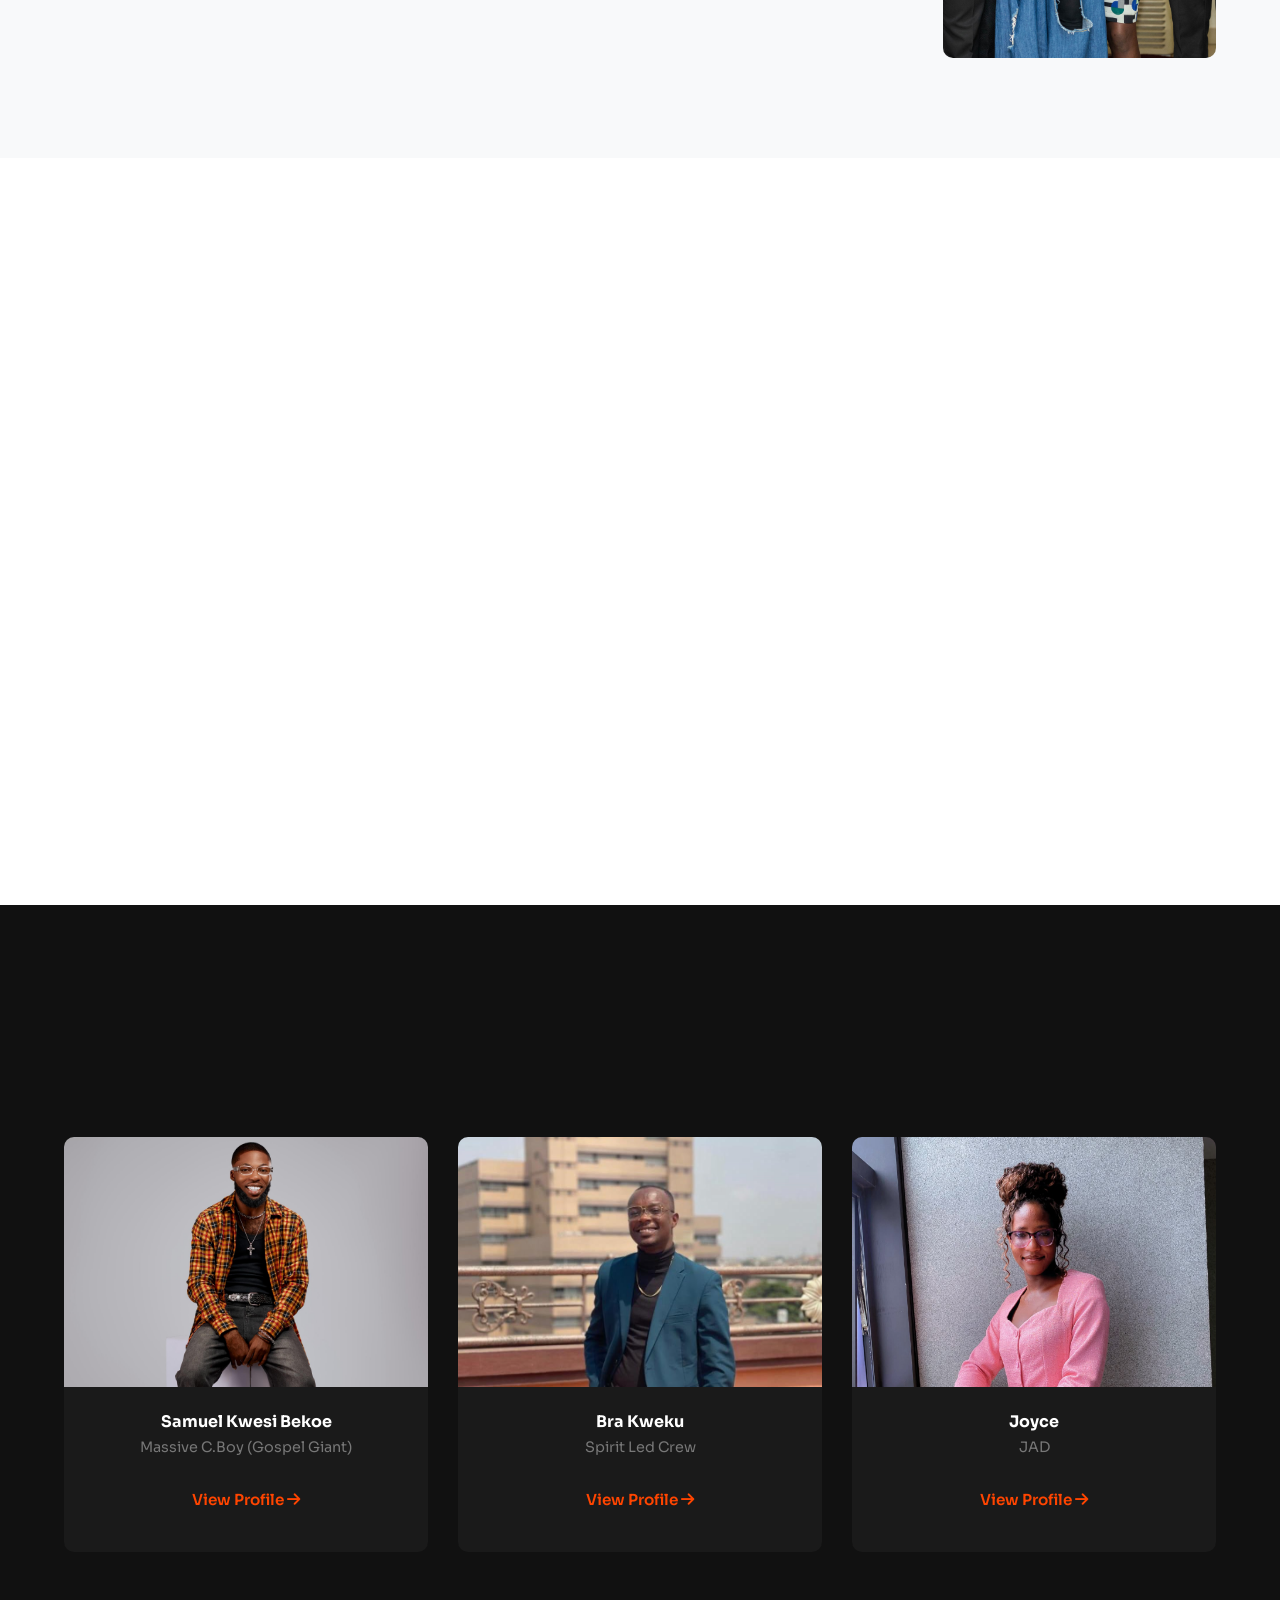
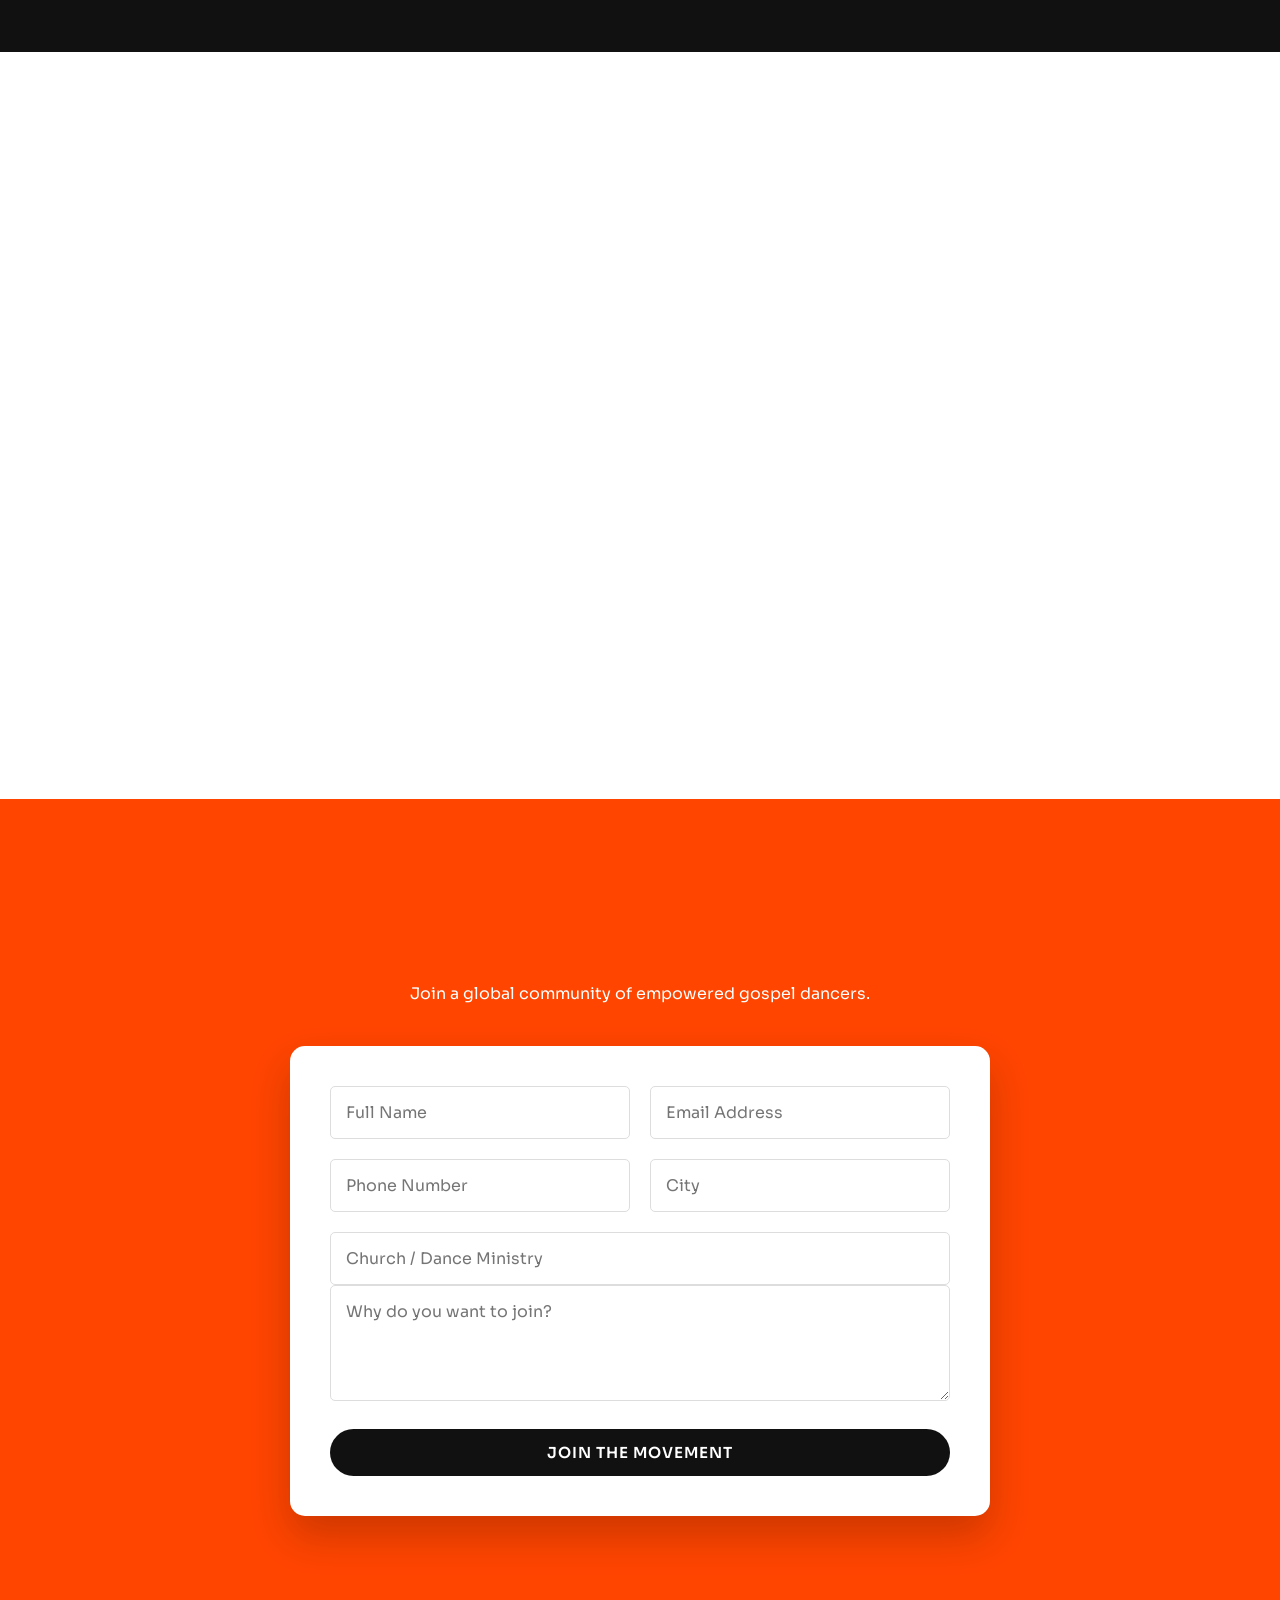
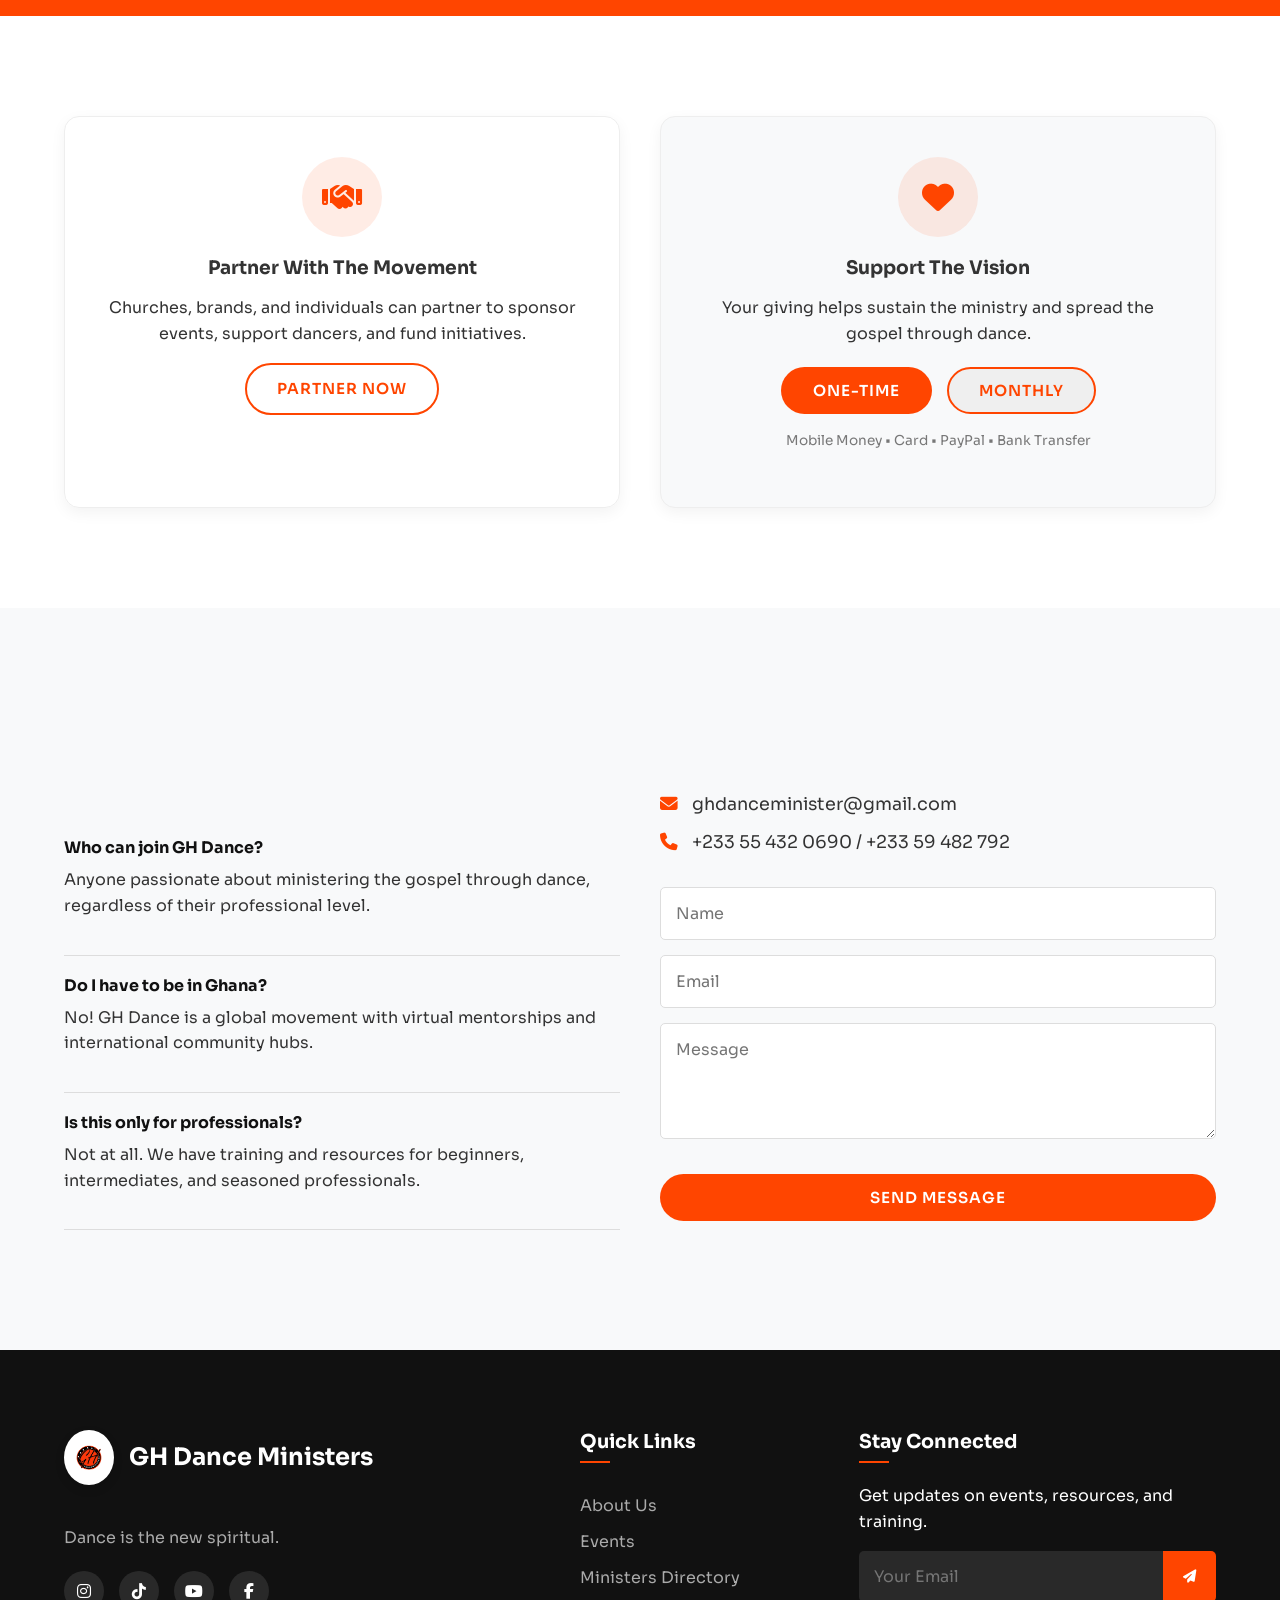
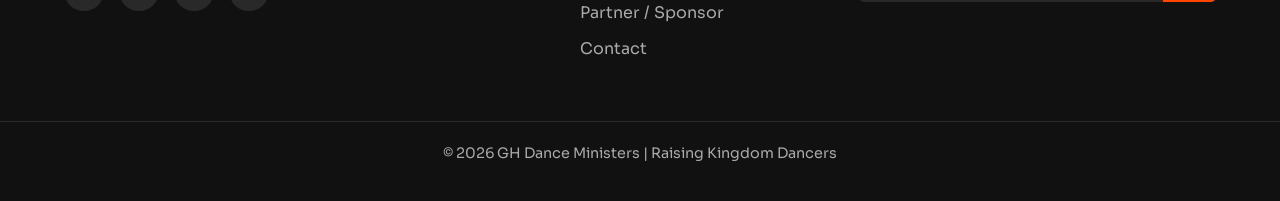
==== commit 01dd8c52: "Update Isabel's title to Head of finance" ====
--- a/index.html
+++ b/index.html
@@ -143,7 +143,7 @@
                             <img src="isabel.jpg" alt="Isabel Agbeko" class="team-img" style="object-fit: cover; object-position: center 15%;">
                         </div>
                         <h4>Isabel Agbeko</h4>
-                        <span class="team-role">Head finance</span>
+                        <span class="team-role">Head of finance</span>
                     </div>
                 </div>
             </div>
